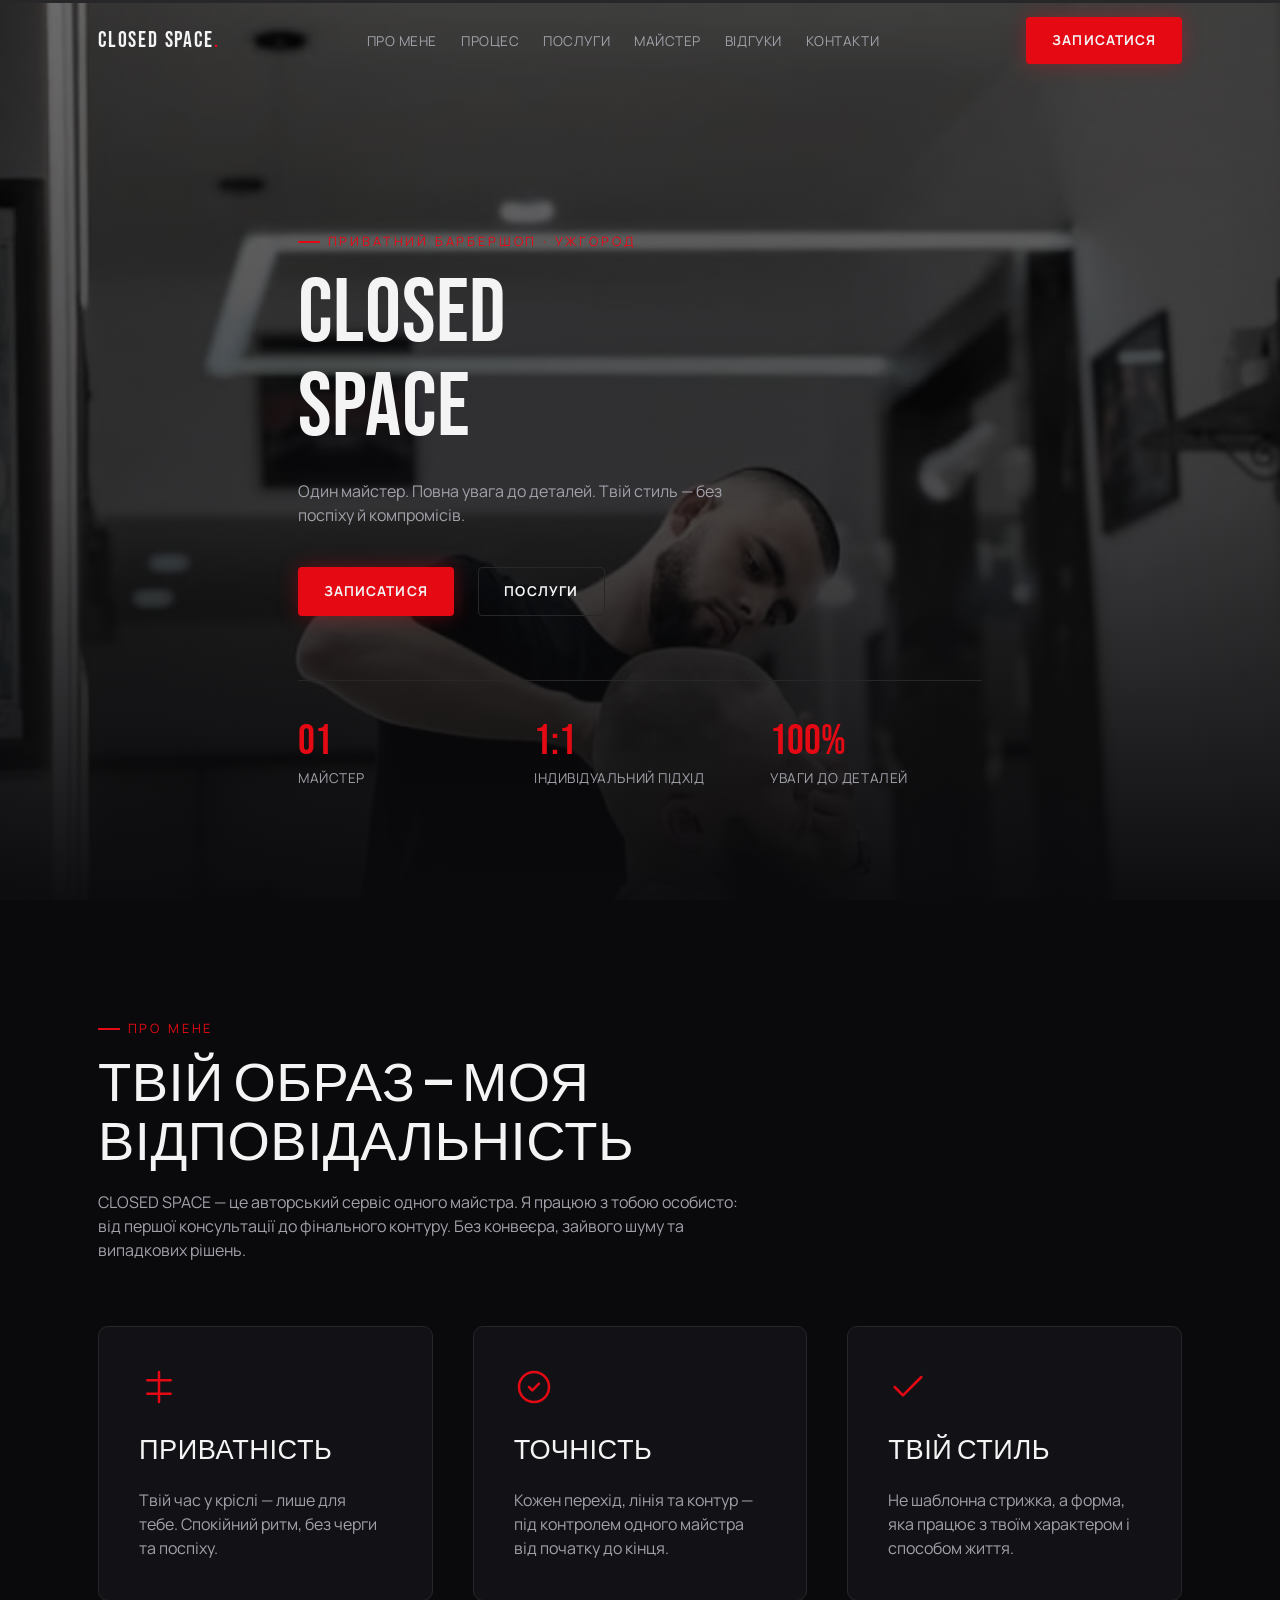
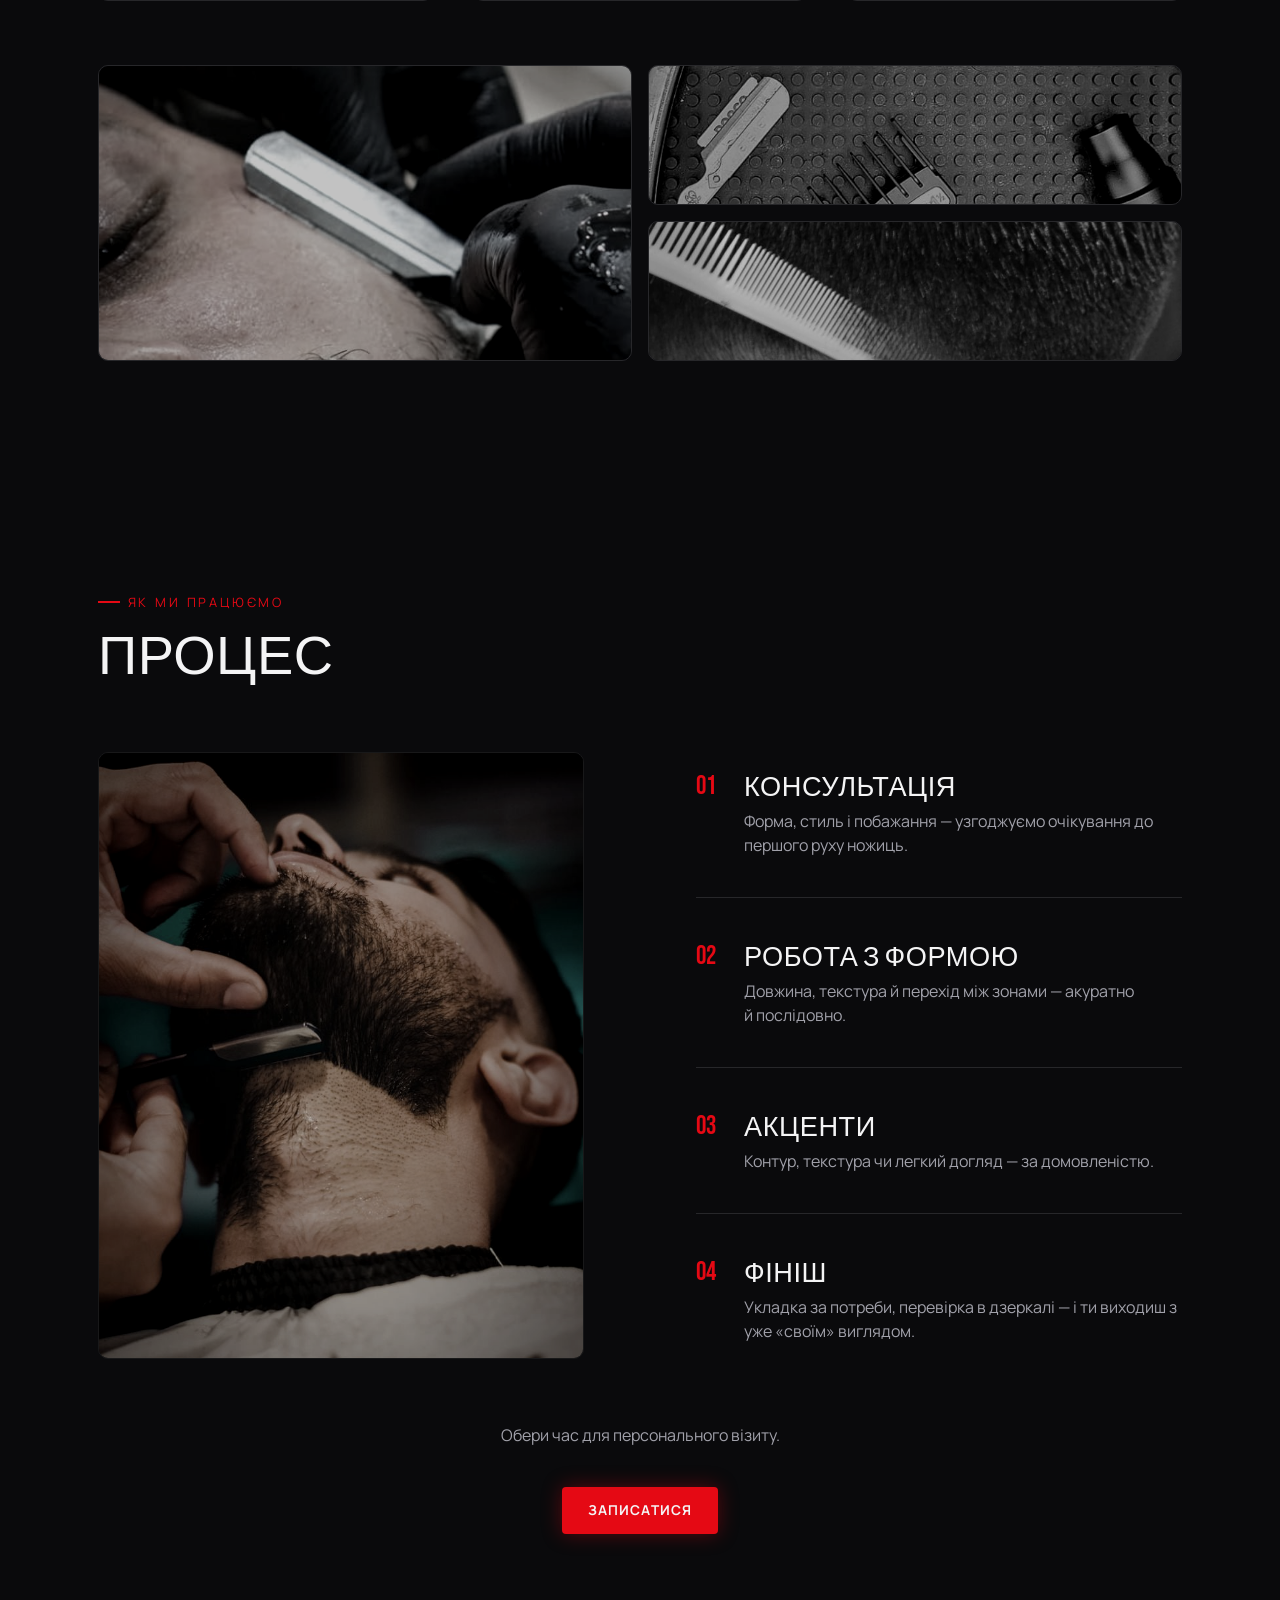
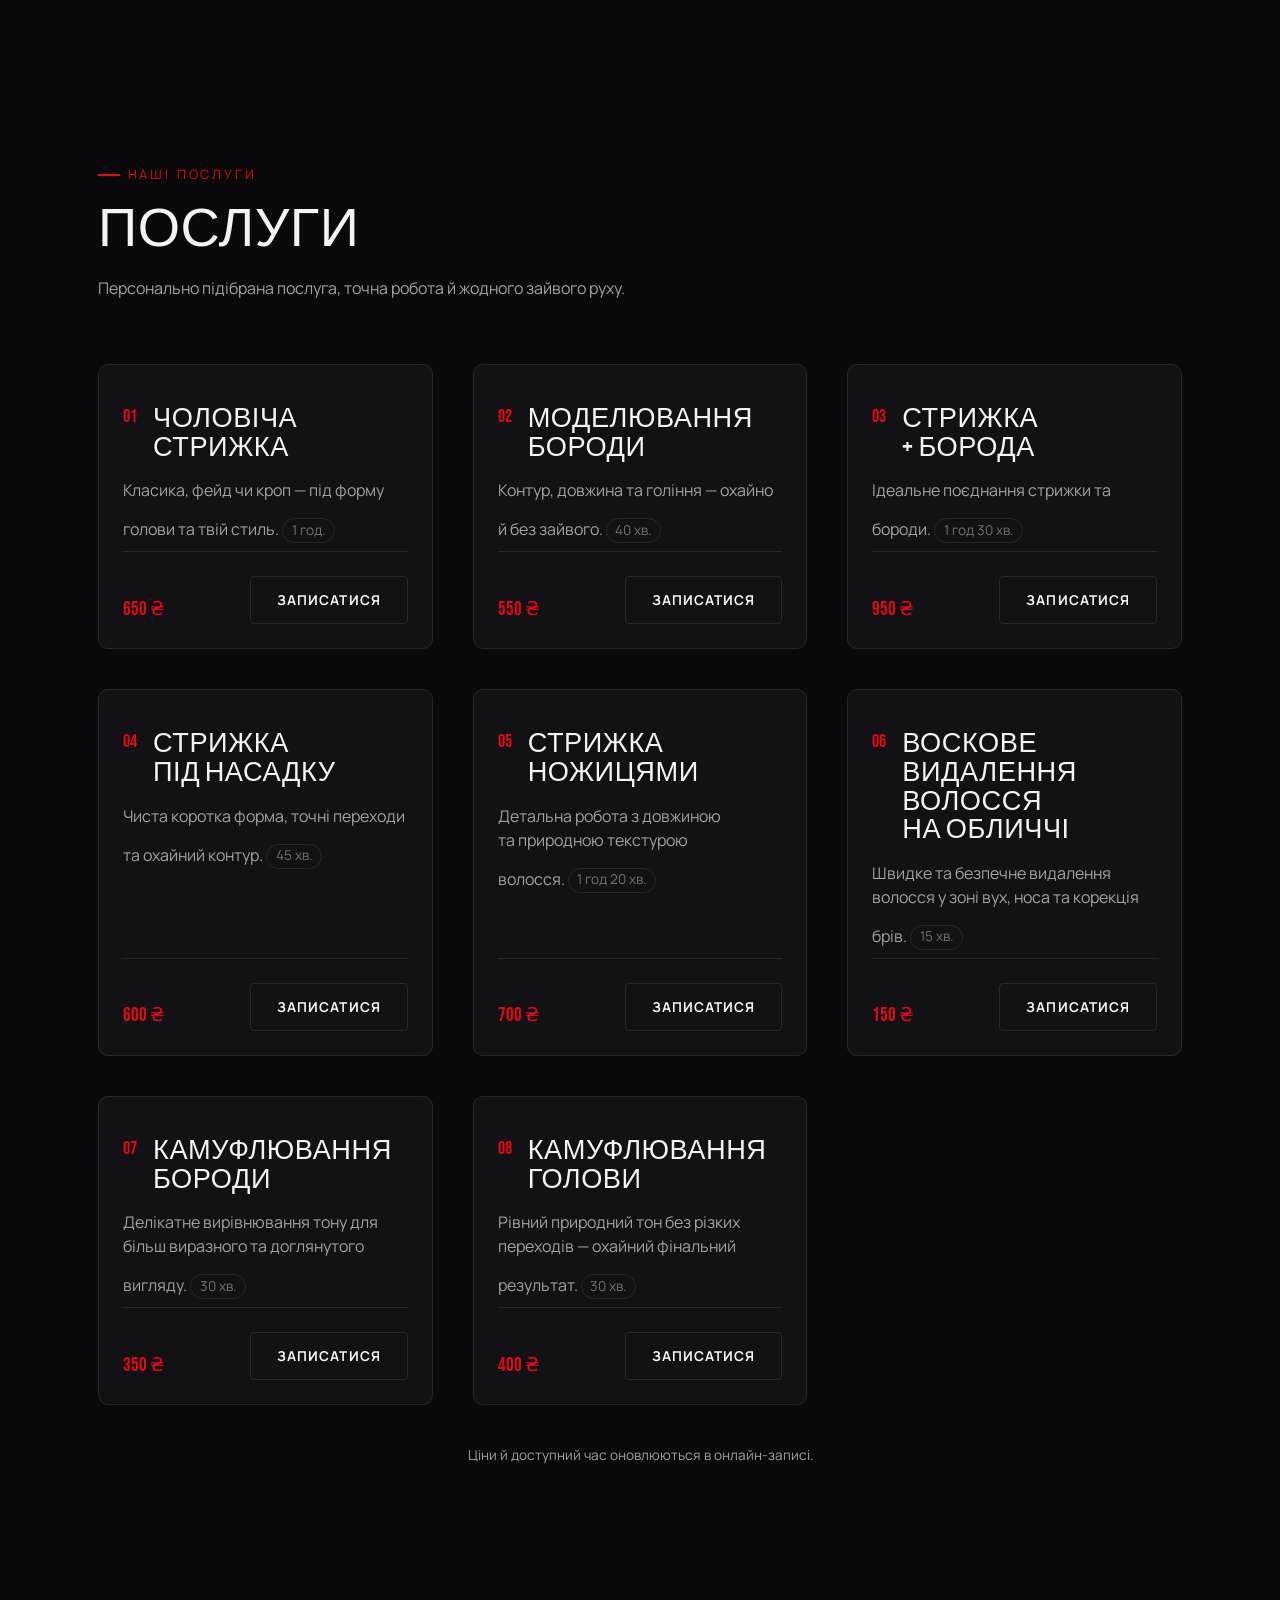
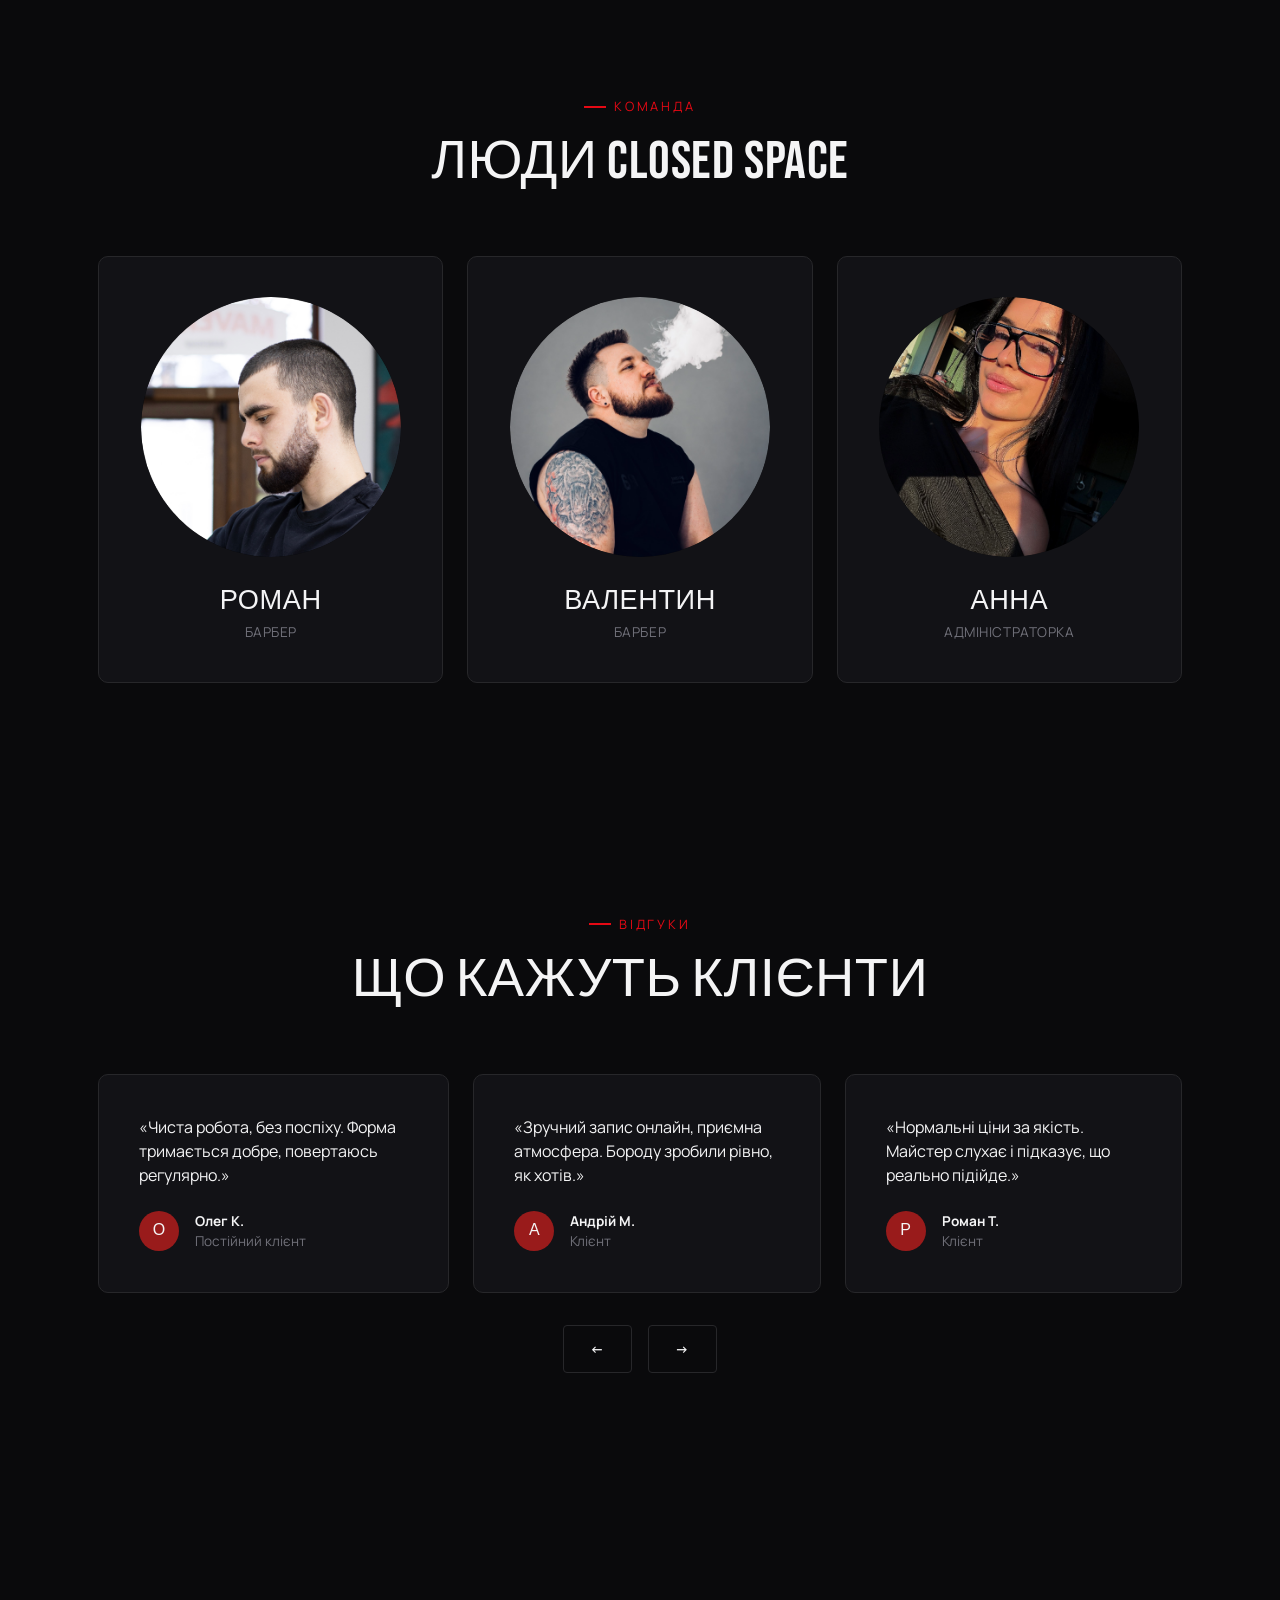
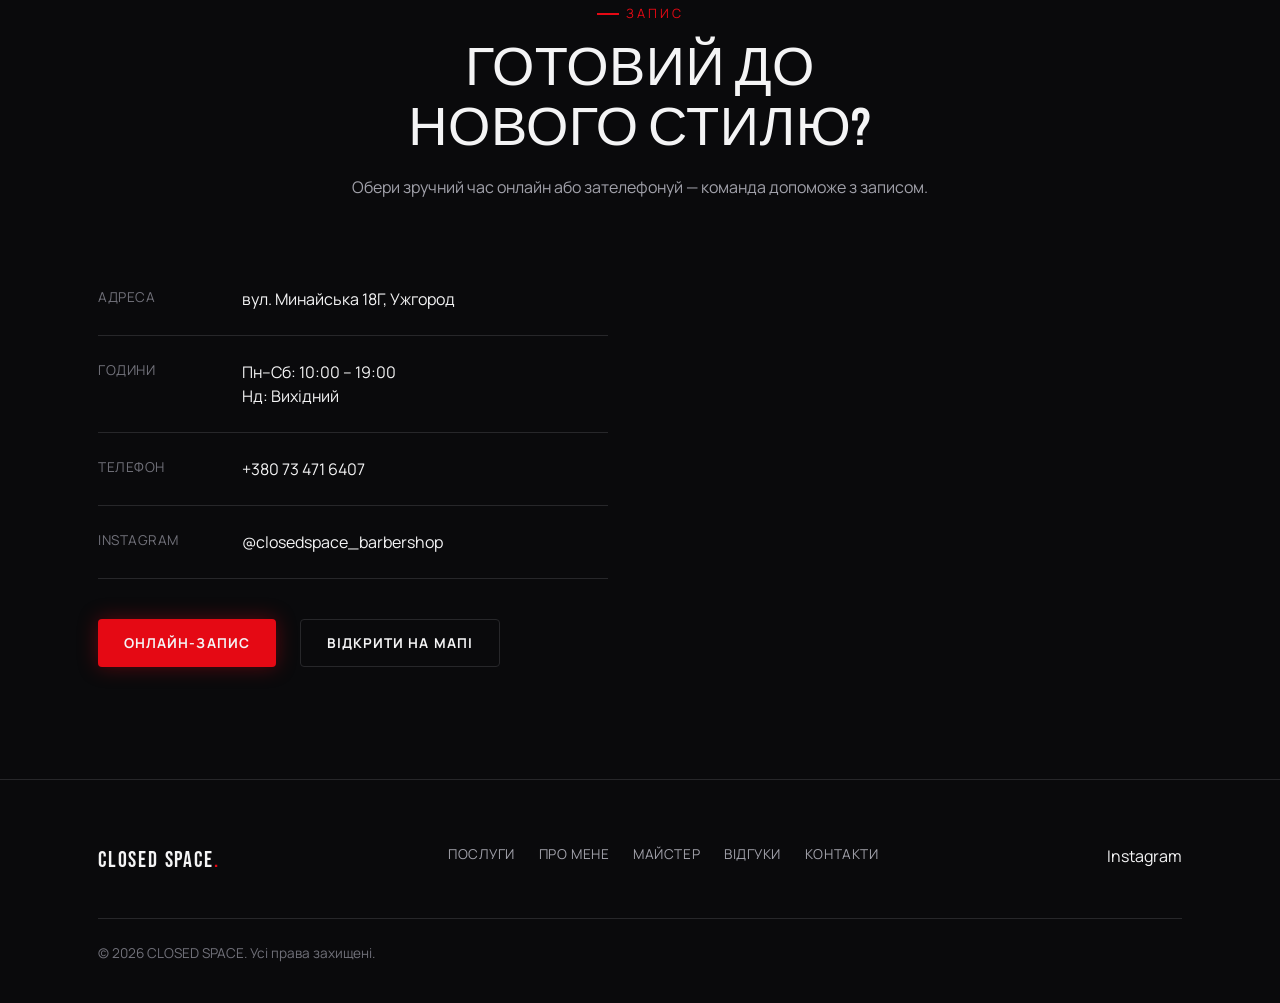
==== index.html @ 01ba2068 "Add branded preloader and improve responsive performance" ====
<!DOCTYPE html>
<html lang="uk">
<head>
  <meta charset="UTF-8" />
  <meta name="viewport" content="width=device-width, initial-scale=1" />
  <title>Чоловічий барбершоп в Ужгороді | CLOSED SPACE</title>
  <meta name="description" content="CLOSED SPACE — чоловічий барбершоп в Ужгороді: стрижки, борода та догляд. Підберемо стиль саме під тебе." />
  <meta name="keywords" content="барбершоп Ужгород, чоловіча стрижка Ужгород, борода Ужгород, CLOSED SPACE" />
  <meta name="theme-color" content="#0A0A0C" />
  <link rel="canonical" href="https://example.com/" />

  <!-- Open Graph -->
  <meta property="og:type" content="website" />
  <meta property="og:locale" content="uk_UA" />
  <meta property="og:title" content="Чоловічий барбершоп в Ужгороді | CLOSED SPACE" />
  <meta property="og:description" content="Чоловічі стрижки, борода та догляд в Ужгороді. Записатися онлайн." />
  <meta property="og:image" content="/assets/images/hero/og-cover.jpg" />
  <meta property="og:url" content="https://example.com/" />

  <!-- Twitter -->
  <meta name="twitter:card" content="summary_large_image" />
  <meta name="twitter:title" content="Чоловічий барбершоп в Ужгороді | CLOSED SPACE" />
  <meta name="twitter:description" content="Чоловічі стрижки, борода та догляд в Ужгороді. Записатися онлайн." />
  <meta name="twitter:image" content="/assets/images/hero/og-cover.jpg" />

  <link rel="icon" href="/favicon.ico" sizes="any" />

  <!-- Шрифти -->
  <link rel="preconnect" href="https://fonts.googleapis.com" />
  <link rel="preconnect" href="https://fonts.gstatic.com" crossorigin />
  <link href="https://fonts.googleapis.com/css2?family=Bebas+Neue&family=Manrope:wght@400;500;700;800&display=swap" rel="stylesheet" />

  <link rel="stylesheet" href="/assets/css/style.css" />

  <!-- Schema.org: LocalBusiness / GEO SEO -->
  <script type="application/ld+json">
  {
    "@context": "https://schema.org",
    "@type": "HairSalon",
    "name": "CLOSED SPACE",
    "image": "https://example.com/assets/images/hero/og-cover.jpg",
    "url": "https://example.com/",
    "priceRange": "₴₴",
    "telephone": "+380734716407",
    "address": {
      "@type": "PostalAddress",
      "streetAddress": "вул. Минайська 18Г",
      "addressLocality": "Ужгород",
      "addressCountry": "UA"
    },
    "openingHoursSpecification": {
      "@type": "OpeningHoursSpecification",
      "dayOfWeek": ["Monday","Tuesday","Wednesday","Thursday","Friday","Saturday"],
      "opens": "10:00",
      "closes": "19:00"
    },
    "sameAs": [
      "https://www.instagram.com/closedspace_barbershop"
    ]
  }
  </script>
</head>
<body class="is-loading">

  <div class="preloader" aria-label="Завантаження сторінки" role="status">
    <div class="preloader__brand" aria-hidden="true">
      <span class="preloader__mark"></span>
      <span class="preloader__name">CLOSED SPACE</span>
    </div>
    <span class="preloader__line"></span>
  </div>

  <!-- Скрол-прогрес (сигнатурна "fade line") -->
  <div class="scroll-progress"><div class="scroll-progress__fill"></div></div>

  <!-- ==================== HEADER ==================== -->
  <header class="header">
    <div class="container header__inner">
      <a href="#hero" class="logo">CLOSED SPACE<span>.</span></a>

      <nav class="nav" aria-label="Головна навігація">
        <ul class="nav__list">
          <li><a class="nav__link" href="#about">Про мене</a></li>
          <li><a class="nav__link" href="#process">Процес</a></li>
          <li><a class="nav__link" href="#services">Послуги</a></li>
          <li><a class="nav__link" href="#team">Майстер</a></li>
          <li><a class="nav__link" href="#reviews">Відгуки</a></li>
          <li><a class="nav__link" href="#contact">Контакти</a></li>
        </ul>
      </nav>

      <div class="header__actions">
        <a class="btn btn--primary" data-booking-link href="https://closedspace.easyweek.com.ua/" target="_blank" rel="noopener noreferrer">Записатися</a>
        <button class="burger" aria-label="Відкрити меню" aria-expanded="false">
          <span></span><span></span><span></span>
        </button>
      </div>
    </div>
  </header>

  <main>

    <!-- ==================== HERO ==================== -->
    <section class="hero" id="hero">
      <div class="hero__media">
        <img src="/assets/images/hero/closed-space-hero.jpg" alt="Інтер'єр приватного барбершопу CLOSED SPACE" fetchpriority="high" decoding="async" />
      </div>
      <div class="hero__overlay"></div>

      <div class="container hero__content">
        <p class="eyebrow">Приватний барбершоп · Ужгород</p>
        <h1>CLOSED<br />SPACE</h1>
        <p style="margin-top: var(--space-md); max-width: 46ch;">
          Один майстер. Повна увага до деталей. Твій стиль — без поспіху й компромісів.
        </p>

        <div class="hero__ctas">
          <a class="btn btn--primary" data-booking-link href="https://closedspace.easyweek.com.ua/" target="_blank" rel="noopener noreferrer">Записатися</a>
          <a class="btn btn--ghost" href="#services">Послуги</a>
        </div>

        <div class="stats">
          <div class="stat">
            <div class="stat__num">01</div>
            <div class="stat__label">майстер</div>
          </div>
          <div class="stat">
            <div class="stat__num">1:1</div>
            <div class="stat__label">індивідуальний підхід</div>
          </div>
          <div class="stat">
            <div class="stat__num">100%</div>
            <div class="stat__label">уваги до деталей</div>
          </div>
        </div>
      </div>
    </section>

    <!-- ==================== ПРО НАС ==================== -->
    <section id="about">
      <div class="container">
        <div class="section-head" data-reveal>
          <p class="eyebrow">Про мене</p>
          <h2>Твій образ — моя відповідальність</h2>
          <p style="margin-top: var(--space-sm);">
            CLOSED SPACE — це авторський сервіс одного майстра. Я працюю з тобою особисто: від першої
            консультації до фінального контуру. Без конвеєра, зайвого шуму та випадкових рішень.
          </p>
        </div>

        <div class="grid-3">
          <div class="feature-card" data-reveal>
            <svg class="feature-card__icon" viewBox="0 0 24 24" fill="none" stroke="currentColor" stroke-width="1.5"><path d="M12 3v18M5 8h14M5 16h14" stroke-linecap="round"/></svg>
            <h3>Приватність</h3>
            <p>Твій час у кріслі — лише для тебе. Спокійний ритм, без черги та поспіху.</p>
          </div>
          <div class="feature-card" data-reveal>
            <svg class="feature-card__icon" viewBox="0 0 24 24" fill="none" stroke="currentColor" stroke-width="1.5"><circle cx="12" cy="12" r="9"/><path d="M9 12l2 2 4-4" stroke-linecap="round" stroke-linejoin="round"/></svg>
            <h3>Точність</h3>
            <p>Кожен перехід, лінія та контур — під контролем одного майстра від початку до кінця.</p>
          </div>
          <div class="feature-card" data-reveal>
            <svg class="feature-card__icon" viewBox="0 0 24 24" fill="none" stroke="currentColor" stroke-width="1.5"><path d="M4 12l5 5L20 6" stroke-linecap="round" stroke-linejoin="round"/></svg>
            <h3>Твій стиль</h3>
            <p>Не шаблонна стрижка, а форма, яка працює з твоїм характером і способом життя.</p>
          </div>
        </div>

        <div class="gallery" style="margin-top: var(--space-xl);" data-reveal>
          <div class="gallery__item gallery__item--wide gallery__item--tall"><img src="/assets/images/gallery/closed-space-interior-01.jpg" alt="Точна робота з бородою в CLOSED SPACE" loading="lazy" /></div>
          <div class="gallery__item gallery__item--wide"><img src="/assets/images/gallery/closed-space-interior-02.jpg" alt="Професійні інструменти майстра CLOSED SPACE" loading="lazy" /></div>
          <div class="gallery__item gallery__item--wide"><img src="/assets/images/gallery/closed-space-interior-03.jpg" alt="Деталь точної чоловічої стрижки" loading="lazy" /></div>
        </div>
      </div>
    </section>

    <!-- ==================== ПРОЦЕС ==================== -->
    <section id="process">
      <div class="container">
        <div class="section-head" data-reveal>
          <p class="eyebrow">Як ми працюємо</p>
          <h2>Процес</h2>
        </div>

        <div class="process">
          <img class="process__media" src="/assets/images/process/closed-space-process.jpg" alt="Точне оформлення бороди небезпечною бритвою" loading="lazy" data-reveal />

          <div class="process__steps" data-reveal>
            <div class="step">
              <div class="step__num">01</div>
              <div>
                <h3>Консультація</h3>
                <p>Форма, стиль і побажання — узгоджуємо очікування до першого руху ножиць.</p>
              </div>
            </div>
            <div class="step">
              <div class="step__num">02</div>
              <div>
                <h3>Робота з формою</h3>
                <p>Довжина, текстура й перехід між зонами — акуратно й послідовно.</p>
              </div>
            </div>
            <div class="step">
              <div class="step__num">03</div>
              <div>
                <h3>Акценти</h3>
                <p>Контур, текстура чи легкий догляд — за домовленістю.</p>
              </div>
            </div>
            <div class="step">
              <div class="step__num">04</div>
              <div>
                <h3>Фініш</h3>
                <p>Укладка за потреби, перевірка в дзеркалі — і ти виходиш з уже «своїм» виглядом.</p>
              </div>
            </div>
          </div>
        </div>

        <div class="final-cta" style="margin-top: var(--space-xl);" data-reveal>
          <p>Обери час для персонального візиту.</p>
          <div class="final-cta__actions">
            <a class="btn btn--primary" data-booking-link href="https://closedspace.easyweek.com.ua/" target="_blank" rel="noopener noreferrer">Записатися</a>
          </div>
        </div>
      </div>
    </section>

    <!-- ==================== ПОСЛУГИ ==================== -->
    <section id="services">
      <div class="container">
        <div class="section-head" data-reveal>
          <p class="eyebrow">Наші послуги</p>
          <h2>Послуги</h2>
          <p style="margin-top: var(--space-sm);">Персонально підібрана послуга, точна робота й жодного зайвого руху.</p>
        </div>

        <div class="grid-3" data-reveal>
          <article class="service-card">
            <div class="service-card__body">
              <div class="service-card__heading"><span class="service-card__number">01</span><h3>Чоловіча стрижка</h3></div>
              <p>Класика, фейд чи кроп — під форму голови та твій стиль. <span class="service-card__duration">1 год.</span></p>
              <div class="service-card__footer">
                <span class="service-card__price">650 ₴</span>
                <a class="btn btn--ghost" data-booking-link href="https://closedspace.easyweek.com.ua/" target="_blank" rel="noopener noreferrer">Записатися</a>
              </div>
            </div>
          </article>

          <article class="service-card">
            <div class="service-card__body">
              <div class="service-card__heading"><span class="service-card__number">02</span><h3>Моделювання бороди</h3></div>
              <p>Контур, довжина та гоління — охайно й без зайвого. <span class="service-card__duration">40 хв.</span></p>
              <div class="service-card__footer">
                <span class="service-card__price">550 ₴</span>
                <a class="btn btn--ghost" data-booking-link href="https://closedspace.easyweek.com.ua/" target="_blank" rel="noopener noreferrer">Записатися</a>
              </div>
            </div>
          </article>

          <article class="service-card">
            <div class="service-card__body">
              <div class="service-card__heading"><span class="service-card__number">03</span><h3>Стрижка + борода</h3></div>
              <p>Ідеальне поєднання стрижки та бороди. <span class="service-card__duration">1 год 30 хв.</span></p>
              <div class="service-card__footer">
                <span class="service-card__price">950 ₴</span>
                <a class="btn btn--ghost" data-booking-link href="https://closedspace.easyweek.com.ua/" target="_blank" rel="noopener noreferrer">Записатися</a>
              </div>
            </div>
          </article>

          <article class="service-card">
            <div class="service-card__body">
              <div class="service-card__heading"><span class="service-card__number">04</span><h3>Стрижка під насадку</h3></div>
              <p>Чиста коротка форма, точні переходи та охайний контур. <span class="service-card__duration">45 хв.</span></p>
              <div class="service-card__footer">
                <span class="service-card__price">600 ₴</span>
                <a class="btn btn--ghost" data-booking-link href="https://closedspace.easyweek.com.ua/" target="_blank" rel="noopener noreferrer">Записатися</a>
              </div>
            </div>
          </article>

          <article class="service-card">
            <div class="service-card__body">
              <div class="service-card__heading"><span class="service-card__number">05</span><h3>Стрижка ножицями</h3></div>
              <p>Детальна робота з довжиною та природною текстурою волосся. <span class="service-card__duration">1 год 20 хв.</span></p>
              <div class="service-card__footer">
                <span class="service-card__price">700 ₴</span>
                <a class="btn btn--ghost" data-booking-link href="https://closedspace.easyweek.com.ua/" target="_blank" rel="noopener noreferrer">Записатися</a>
              </div>
            </div>
          </article>

          <article class="service-card">
            <div class="service-card__body">
              <div class="service-card__heading"><span class="service-card__number">06</span><h3>Воскове видалення волосся на обличчі</h3></div>
              <p>Швидке та безпечне видалення волосся у зоні вух, носа та корекція брів. <span class="service-card__duration">15 хв.</span></p>
              <div class="service-card__footer">
                <span class="service-card__price">150 ₴</span>
                <a class="btn btn--ghost" data-booking-link href="https://closedspace.easyweek.com.ua/" target="_blank" rel="noopener noreferrer">Записатися</a>
              </div>
            </div>
          </article>

          <article class="service-card">
            <div class="service-card__body">
              <div class="service-card__heading"><span class="service-card__number">07</span><h3>Камуфлювання бороди</h3></div>
              <p>Делікатне вирівнювання тону для більш виразного та доглянутого вигляду. <span class="service-card__duration">30 хв.</span></p>
              <div class="service-card__footer">
                <span class="service-card__price">350 ₴</span>
                <a class="btn btn--ghost" data-booking-link href="https://closedspace.easyweek.com.ua/" target="_blank" rel="noopener noreferrer">Записатися</a>
              </div>
            </div>
          </article>

          <article class="service-card">
            <div class="service-card__body">
              <div class="service-card__heading"><span class="service-card__number">08</span><h3>Камуфлювання голови</h3></div>
              <p>Рівний природний тон без різких переходів — охайний фінальний результат. <span class="service-card__duration">30 хв.</span></p>
              <div class="service-card__footer">
                <span class="service-card__price">400 ₴</span>
                <a class="btn btn--ghost" data-booking-link href="https://closedspace.easyweek.com.ua/" target="_blank" rel="noopener noreferrer">Записатися</a>
              </div>
            </div>
          </article>
        </div>

        <p style="text-align:center; margin-top: var(--space-lg); font-size: var(--fs-small);">Ціни й доступний час оновлюються в онлайн-записі.</p>
      </div>
    </section>

    <!-- ==================== КОМАНДА ==================== -->
    <section id="team">
      <div class="container">
        <div class="section-head section-head--center" data-reveal>
          <p class="eyebrow">Команда</p>
          <h2>Люди CLOSED SPACE</h2>
        </div>

        <div class="team-grid" data-reveal>
          <div class="team-card">
            <div class="team-card__media"><img src="/assets/images/master/roman.jpg" alt="Роман, барбер CLOSED SPACE" loading="lazy" /></div>
            <h3>Роман</h3>
            <p class="team-card__role">Барбер</p>
          </div>
          <div class="team-card">
            <div class="team-card__media"><img src="/assets/images/master/valentyn.jpg" alt="Валентин, барбер CLOSED SPACE" loading="lazy" /></div>
            <h3>Валентин</h3>
            <p class="team-card__role">Барбер</p>
          </div>
          <div class="team-card">
            <div class="team-card__media"><img src="/assets/images/master/anna.jpg" alt="Анна, адміністраторка CLOSED SPACE" loading="lazy" /></div>
            <h3>Анна</h3>
            <p class="team-card__role">Адміністраторка</p>
          </div>
        </div>
      </div>
    </section>

    <!-- ==================== ВІДГУКИ ==================== -->
    <section id="reviews">
      <div class="container">
        <div class="section-head section-head--center" data-reveal>
          <p class="eyebrow">Відгуки</p>
          <h2>Що кажуть клієнти</h2>
        </div>

        <div data-slider="reviews" style="position:relative;" data-reveal>
          <div data-slider-track style="display:flex; gap: var(--space-md); overflow-x:auto; scroll-snap-type: x mandatory; padding-bottom: 8px;">
            <div class="review-card" style="min-width:320px; scroll-snap-align:start;">
              <p class="review-card__quote">«Чиста робота, без поспіху. Форма тримається добре, повертаюсь регулярно.»</p>
              <div class="review-card__author">
                <div class="review-card__avatar">О</div>
                <div><div class="review-card__name">Олег К.</div><div class="review-card__tag">Постійний клієнт</div></div>
              </div>
            </div>
            <div class="review-card" style="min-width:320px; scroll-snap-align:start;">
              <p class="review-card__quote">«Зручний запис онлайн, приємна атмосфера. Бороду зробили рівно, як хотів.»</p>
              <div class="review-card__author">
                <div class="review-card__avatar">А</div>
                <div><div class="review-card__name">Андрій М.</div><div class="review-card__tag">Клієнт</div></div>
              </div>
            </div>
            <div class="review-card" style="min-width:320px; scroll-snap-align:start;">
              <p class="review-card__quote">«Нормальні ціни за якість. Майстер слухає і підказує, що реально підійде.»</p>
              <div class="review-card__author">
                <div class="review-card__avatar">Р</div>
                <div><div class="review-card__name">Роман Т.</div><div class="review-card__tag">Клієнт</div></div>
              </div>
            </div>
          </div>
          <div style="display:flex; gap: var(--space-sm); justify-content:center; margin-top: var(--space-md);">
            <button class="btn btn--ghost" data-slider-prev aria-label="Попередній відгук">←</button>
            <button class="btn btn--ghost" data-slider-next aria-label="Наступний відгук">→</button>
          </div>
        </div>
      </div>
    </section>

    <!-- ==================== ФІНАЛЬНИЙ CTA + КОНТАКТИ ==================== -->
    <section id="contact">
      <div class="container">
        <div class="section-head section-head--center" data-reveal>
          <p class="eyebrow">Запис</p>
          <h2>Готовий до нового стилю?</h2>
          <p style="margin-top: var(--space-sm);">Обери зручний час онлайн або зателефонуй — команда допоможе з записом.</p>
        </div>

        <div class="contact" data-reveal>
          <div>
            <div class="info-row">
              <span class="info-row__label">Адреса</span>
              <a href="https://maps.app.goo.gl/pgFpMge8N1pjW66ZA" target="_blank" rel="noopener noreferrer">вул. Минайська 18Г, Ужгород</a>
            </div>
            <div class="info-row">
              <span class="info-row__label">Години</span>
              <span>Пн–Сб: 10:00 – 19:00<br />Нд: Вихідний</span>
            </div>
            <div class="info-row">
              <span class="info-row__label">Телефон</span>
              <a data-phone-link="text" href="tel:+380734716407">+380 73 471 6407</a>
            </div>
            <div class="info-row">
              <span class="info-row__label">Instagram</span>
              <a href="https://www.instagram.com/closedspace_barbershop" target="_blank" rel="noopener noreferrer">@closedspace_barbershop</a>
            </div>

            <div class="final-cta__actions" style="justify-content:flex-start;">
              <a class="btn btn--primary" data-booking-link href="https://closedspace.easyweek.com.ua/" target="_blank" rel="noopener noreferrer">Онлайн-запис</a>
              <a class="btn btn--ghost" href="https://maps.app.goo.gl/pgFpMge8N1pjW66ZA" target="_blank" rel="noopener noreferrer">Відкрити на мапі</a>
            </div>
          </div>

          <div class="contact__map">
            <iframe src="https://www.google.com/maps?q=%D0%B2%D1%83%D0%BB.%20%D0%9C%D0%B8%D0%BD%D0%B0%D0%B9%D1%81%D1%8C%D0%BA%D0%B0%2018%D0%93,%20%D0%A3%D0%B6%D0%B3%D0%BE%D1%80%D0%BE%D0%B4&output=embed" title="Мапа розташування CLOSED SPACE" loading="lazy" referrerpolicy="no-referrer-when-downgrade"></iframe>
          </div>
        </div>
      </div>
    </section>

  </main>

  <!-- ==================== FOOTER ==================== -->
  <footer class="footer">
    <div class="container">
      <div class="footer__top">
        <a href="#hero" class="logo">CLOSED SPACE<span>.</span></a>
        <nav class="footer__nav" aria-label="Навігація у футері">
          <a class="nav__link" href="#services">Послуги</a>
          <a class="nav__link" href="#about">Про мене</a>
          <a class="nav__link" href="#team">Майстер</a>
          <a class="nav__link" href="#reviews">Відгуки</a>
          <a class="nav__link" href="#contact">Контакти</a>
        </nav>
        <div class="footer__social">
          <a href="https://www.instagram.com/closedspace_barbershop" target="_blank" rel="noopener noreferrer" aria-label="Instagram CLOSED SPACE">Instagram</a>
        </div>
      </div>
      <div class="footer__bottom">
        <span>© <span class="footer__year">2026</span> CLOSED SPACE. Усі права захищені.</span>
      </div>
    </div>
  </footer>

  <script src="/assets/js/config.js"></script>
  <script type="module" src="/assets/js/main.js"></script>
</body>
</html>
---- assets/css/style.css ----
/**
 * style.css — головний файл, підключає всі частини стилів у потрібному порядку.
 * Підключати в HTML лише цей файл.
 */

@import url("reset.css");
@import url("variables.css");
@import url("layout.css");
@import url("components.css");
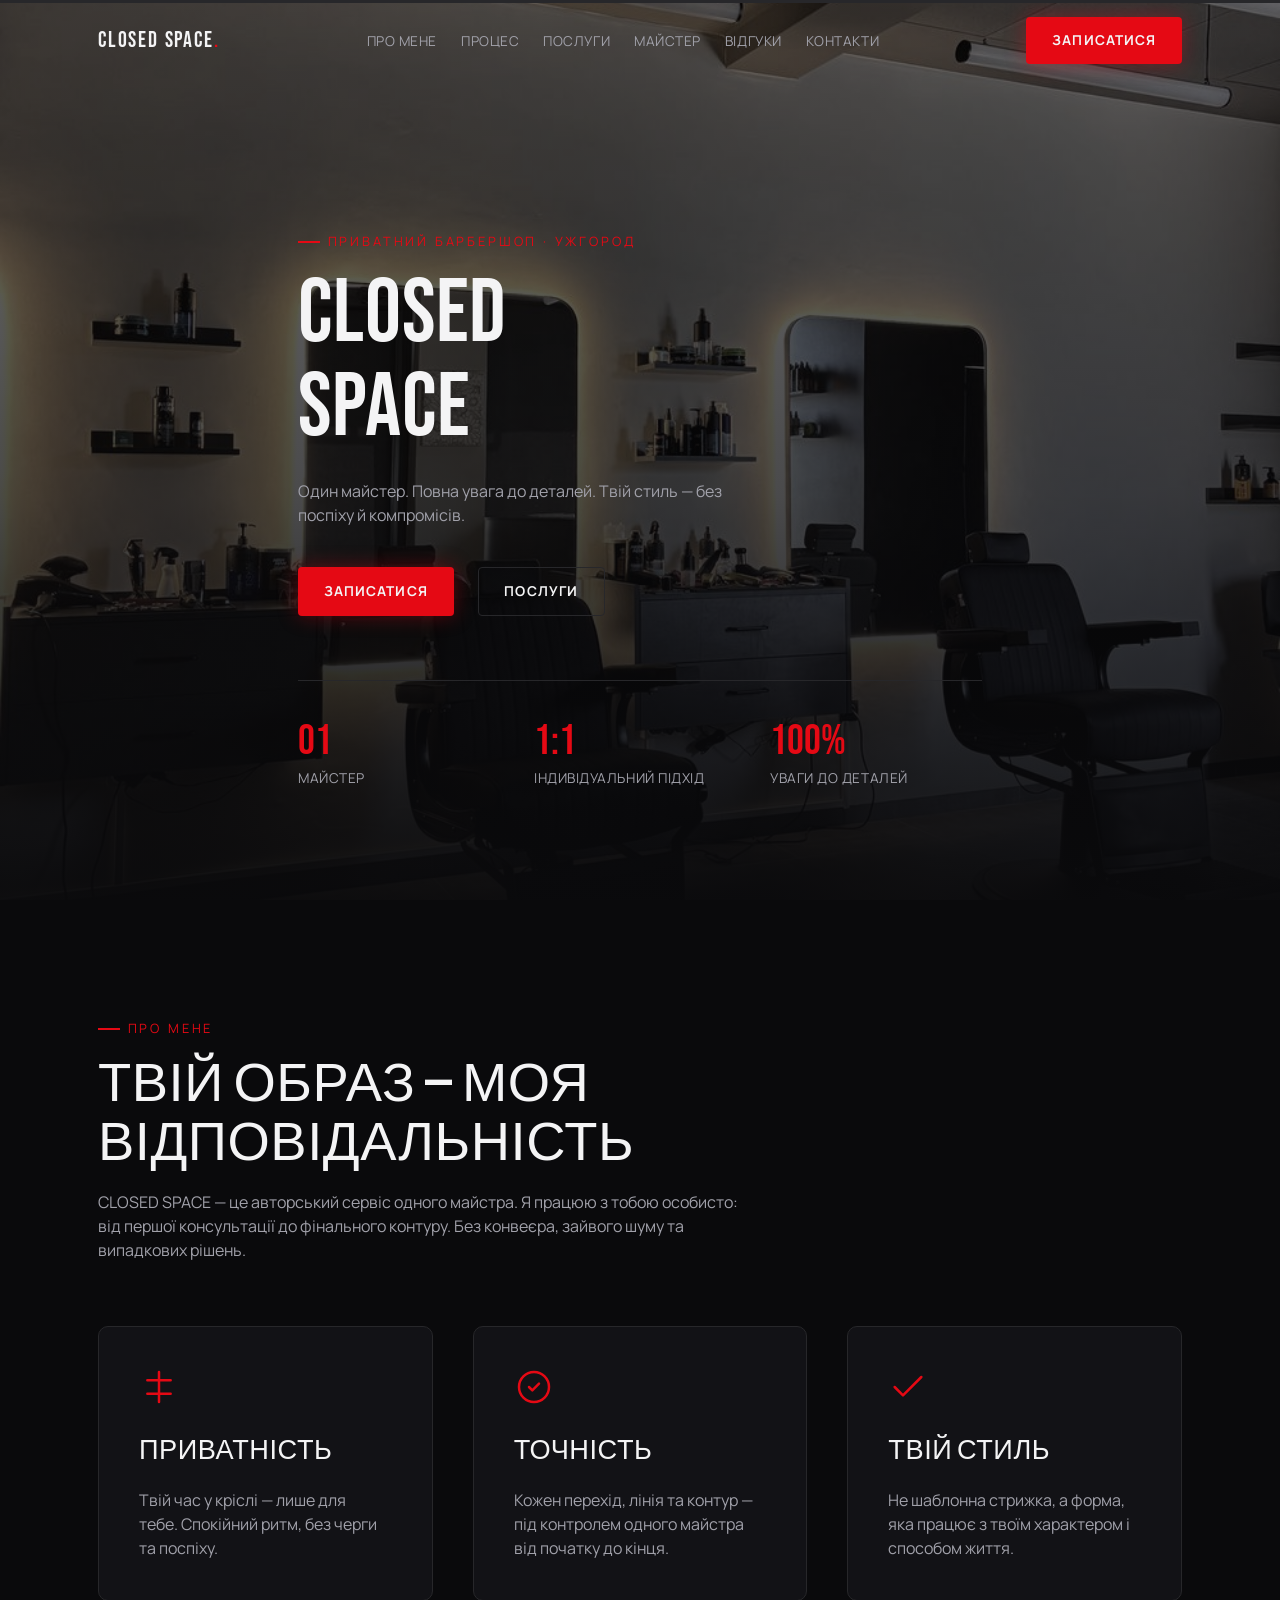
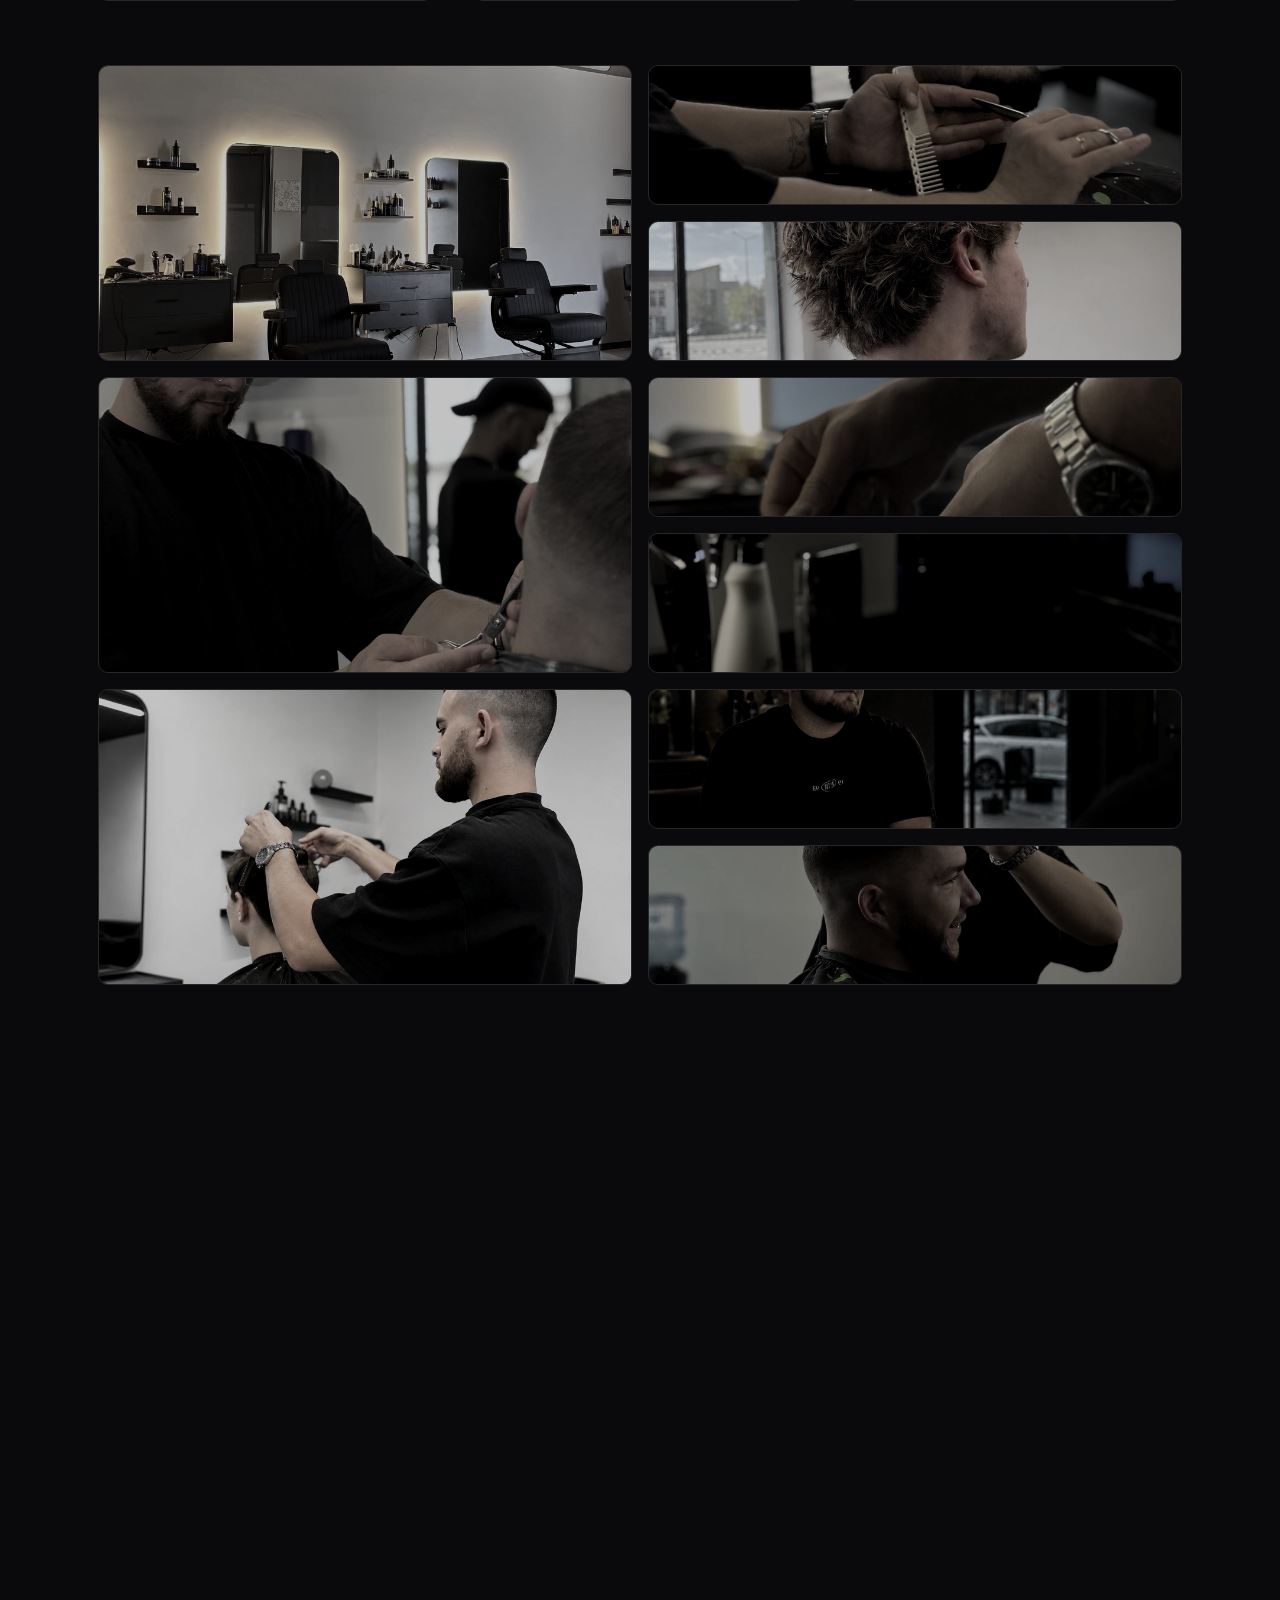
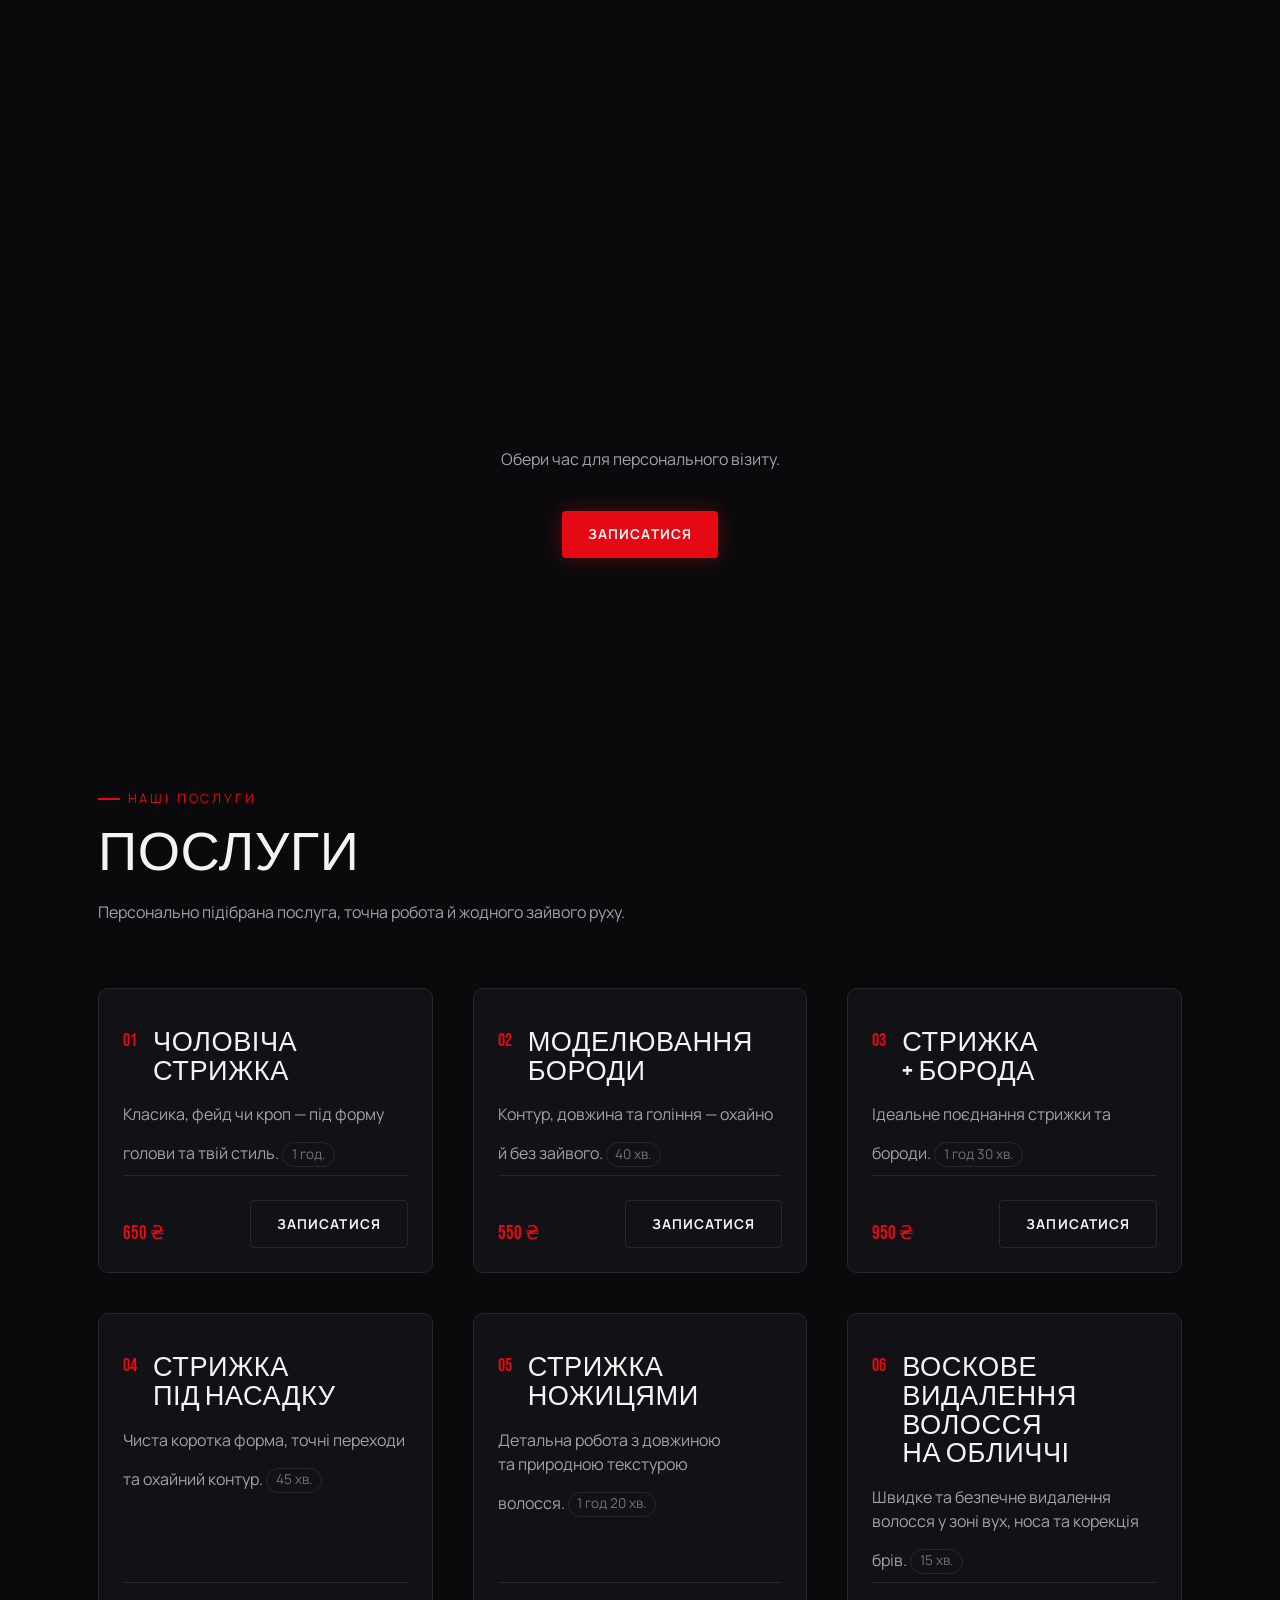
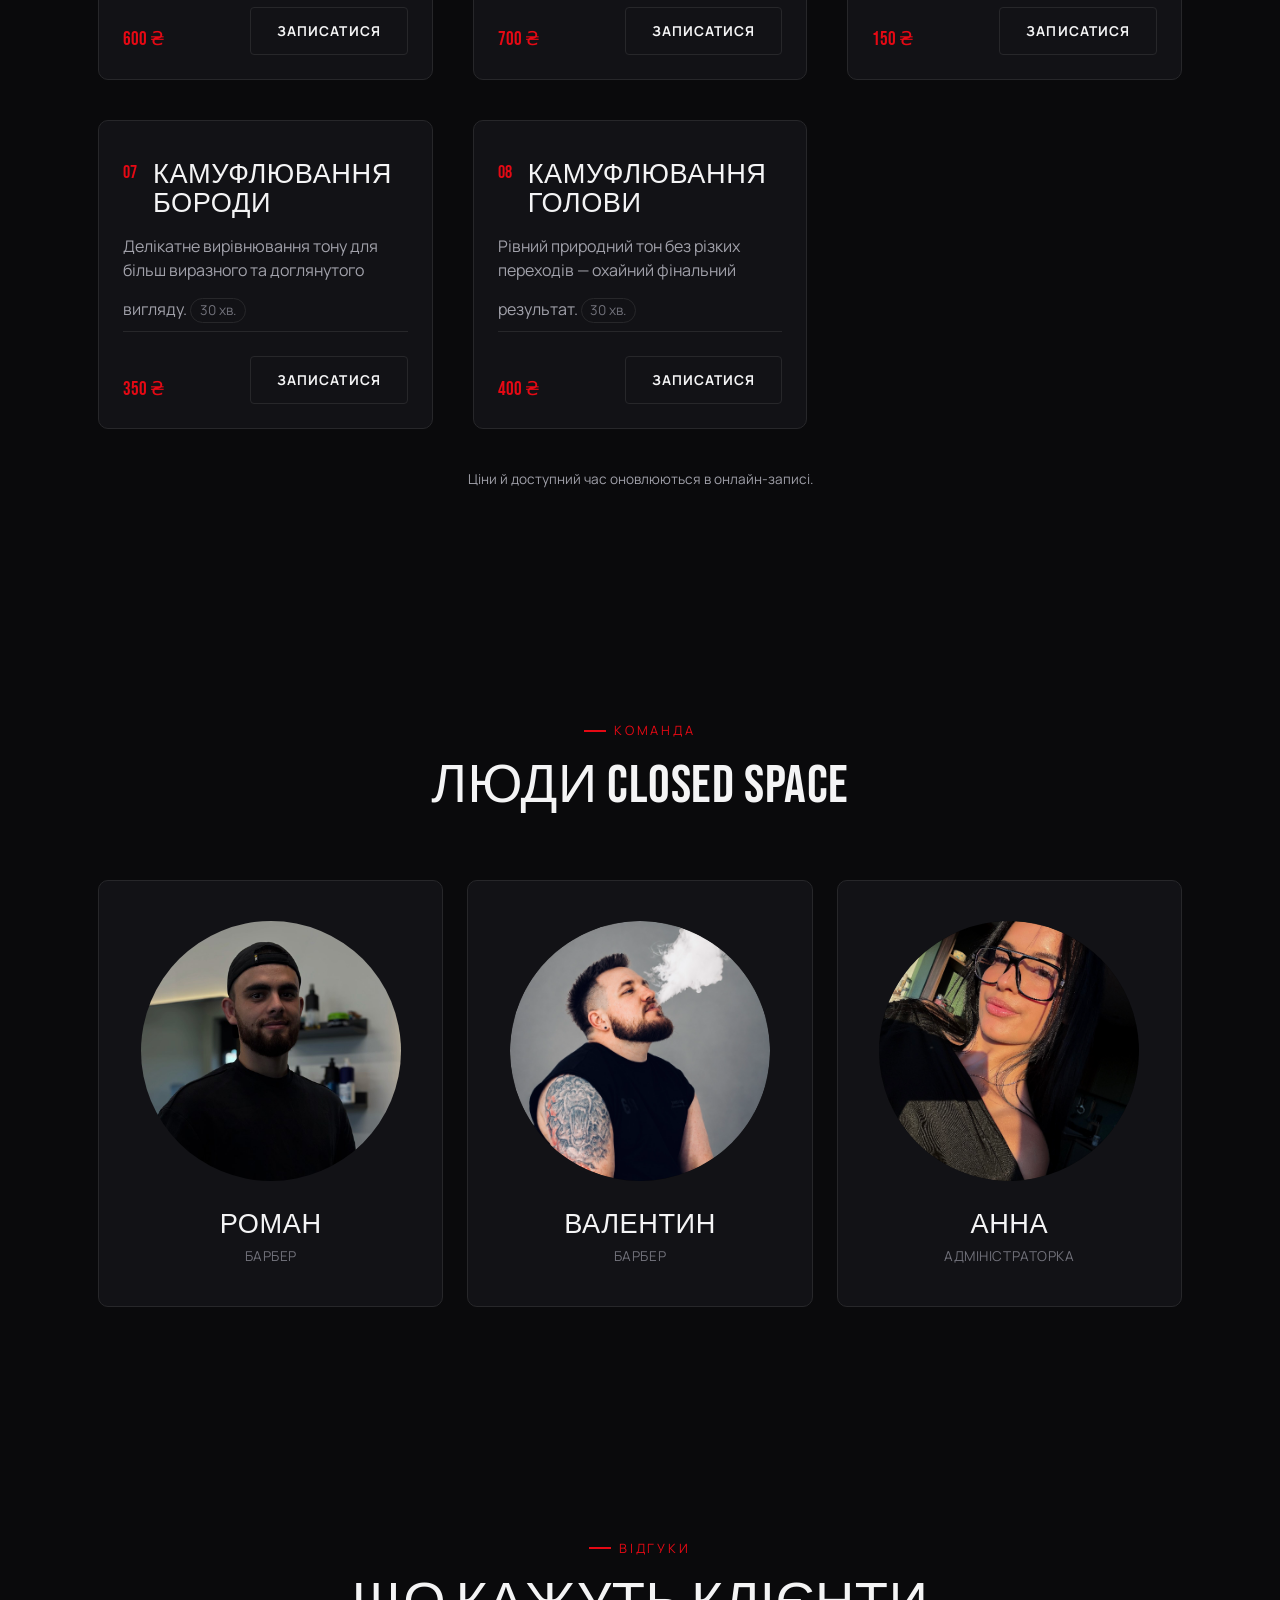
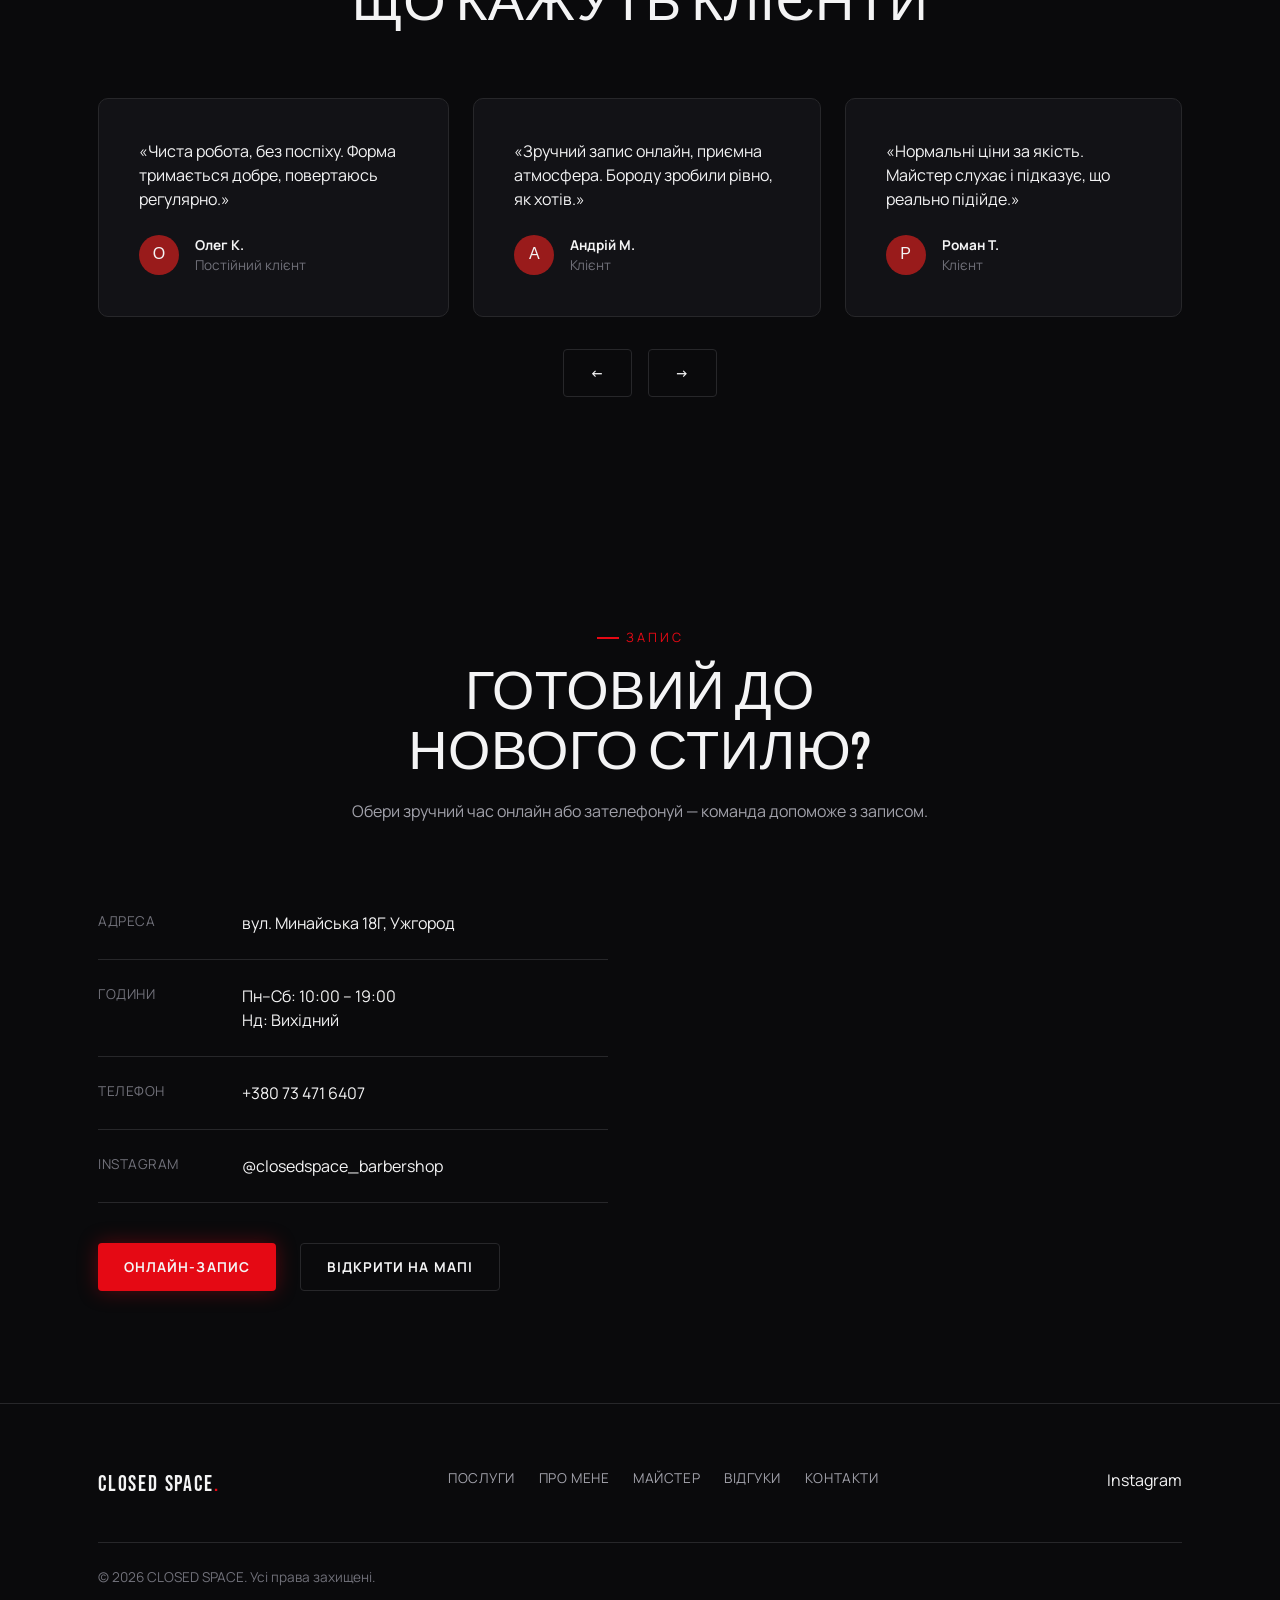
==== commit e9e5b9e2: "Update photos and booking link Replace hero, Roman's portrait, process shot, and full gallery with n" ====
--- a/index.html
+++ b/index.html
@@ -90,7 +90,7 @@
       </nav>
 
       <div class="header__actions">
-        <a class="btn btn--primary" data-booking-link href="https://closedspace.easyweek.com.ua/" target="_blank" rel="noopener noreferrer">Записатися</a>
+        <a class="btn btn--primary" data-booking-link href="https://n1455949.alteg.io/company/1383862/personal/menu?o=" target="_blank" rel="noopener noreferrer">Записатися</a>
         <button class="burger" aria-label="Відкрити меню" aria-expanded="false">
           <span></span><span></span><span></span>
         </button>
@@ -115,7 +115,7 @@
         </p>
 
         <div class="hero__ctas">
-          <a class="btn btn--primary" data-booking-link href="https://closedspace.easyweek.com.ua/" target="_blank" rel="noopener noreferrer">Записатися</a>
+          <a class="btn btn--primary" data-booking-link href="https://n1455949.alteg.io/company/1383862/personal/menu?o=" target="_blank" rel="noopener noreferrer">Записатися</a>
           <a class="btn btn--ghost" href="#services">Послуги</a>
         </div>
 
@@ -167,9 +167,17 @@
         </div>
 
         <div class="gallery" style="margin-top: var(--space-xl);" data-reveal>
-          <div class="gallery__item gallery__item--wide gallery__item--tall"><img src="/assets/images/gallery/closed-space-interior-01.jpg" alt="Точна робота з бородою в CLOSED SPACE" loading="lazy" /></div>
-          <div class="gallery__item gallery__item--wide"><img src="/assets/images/gallery/closed-space-interior-02.jpg" alt="Професійні інструменти майстра CLOSED SPACE" loading="lazy" /></div>
-          <div class="gallery__item gallery__item--wide"><img src="/assets/images/gallery/closed-space-interior-03.jpg" alt="Деталь точної чоловічої стрижки" loading="lazy" /></div>
+          <div class="gallery__item gallery__item--wide gallery__item--tall"><img src="/assets/images/gallery/closed-space-interior-01.jpg" alt="Робочі місця майстрів у барбершопі CLOSED SPACE" loading="lazy" /></div>
+          <div class="gallery__item gallery__item--wide"><img src="/assets/images/gallery/closed-space-interior-02.jpg" alt="Догляд за бородою в CLOSED SPACE" loading="lazy" /></div>
+          <div class="gallery__item gallery__item--wide"><img src="/assets/images/gallery/closed-space-interior-03.jpg" alt="Робота з текстурою кучерявого волосся в CLOSED SPACE" loading="lazy" /></div>
+
+          <div class="gallery__item gallery__item--wide gallery__item--tall"><img src="/assets/images/gallery/closed-space-interior-06.jpg" alt="Команда CLOSED SPACE за роботою" loading="lazy" /></div>
+          <div class="gallery__item gallery__item--wide"><img src="/assets/images/gallery/closed-space-interior-04.jpg" alt="Професійна машинка для стрижки крупним планом" loading="lazy" /></div>
+          <div class="gallery__item gallery__item--wide"><img src="/assets/images/gallery/closed-space-interior-09.jpg" alt="Інструменти барбера CLOSED SPACE" loading="lazy" /></div>
+
+          <div class="gallery__item gallery__item--wide gallery__item--tall"><img src="/assets/images/gallery/closed-space-interior-08.jpg" alt="Барбер CLOSED SPACE за стрижкою клієнта" loading="lazy" /></div>
+          <div class="gallery__item gallery__item--wide"><img src="/assets/images/gallery/closed-space-interior-05.jpg" alt="Атмосфера приватного барбершопу CLOSED SPACE" loading="lazy" /></div>
+          <div class="gallery__item gallery__item--wide"><img src="/assets/images/gallery/closed-space-interior-07.jpg" alt="Точна робота машинкою по контуру зачіски" loading="lazy" /></div>
         </div>
       </div>
     </section>
@@ -183,7 +191,7 @@
         </div>
 
         <div class="process">
-          <img class="process__media" src="/assets/images/process/closed-space-process.jpg" alt="Точне оформлення бороди небезпечною бритвою" loading="lazy" data-reveal />
+          <img class="process__media" src="/assets/images/process/closed-space-process.jpg" alt="Барбер CLOSED SPACE працює над контуром зачіски" loading="lazy" data-reveal />
 
           <div class="process__steps" data-reveal>
             <div class="step">
@@ -220,7 +228,7 @@
         <div class="final-cta" style="margin-top: var(--space-xl);" data-reveal>
           <p>Обери час для персонального візиту.</p>
           <div class="final-cta__actions">
-            <a class="btn btn--primary" data-booking-link href="https://closedspace.easyweek.com.ua/" target="_blank" rel="noopener noreferrer">Записатися</a>
+            <a class="btn btn--primary" data-booking-link href="https://n1455949.alteg.io/company/1383862/personal/menu?o=" target="_blank" rel="noopener noreferrer">Записатися</a>
           </div>
         </div>
       </div>
@@ -242,7 +250,7 @@
               <p>Класика, фейд чи кроп — під форму голови та твій стиль. <span class="service-card__duration">1 год.</span></p>
               <div class="service-card__footer">
                 <span class="service-card__price">650 ₴</span>
-                <a class="btn btn--ghost" data-booking-link href="https://closedspace.easyweek.com.ua/" target="_blank" rel="noopener noreferrer">Записатися</a>
+                <a class="btn btn--ghost" data-booking-link href="https://n1455949.alteg.io/company/1383862/personal/menu?o=" target="_blank" rel="noopener noreferrer">Записатися</a>
               </div>
             </div>
           </article>
@@ -253,7 +261,7 @@
               <p>Контур, довжина та гоління — охайно й без зайвого. <span class="service-card__duration">40 хв.</span></p>
               <div class="service-card__footer">
                 <span class="service-card__price">550 ₴</span>
-                <a class="btn btn--ghost" data-booking-link href="https://closedspace.easyweek.com.ua/" target="_blank" rel="noopener noreferrer">Записатися</a>
+                <a class="btn btn--ghost" data-booking-link href="https://n1455949.alteg.io/company/1383862/personal/menu?o=" target="_blank" rel="noopener noreferrer">Записатися</a>
               </div>
             </div>
           </article>
@@ -264,7 +272,7 @@
               <p>Ідеальне поєднання стрижки та бороди. <span class="service-card__duration">1 год 30 хв.</span></p>
               <div class="service-card__footer">
                 <span class="service-card__price">950 ₴</span>
-                <a class="btn btn--ghost" data-booking-link href="https://closedspace.easyweek.com.ua/" target="_blank" rel="noopener noreferrer">Записатися</a>
+                <a class="btn btn--ghost" data-booking-link href="https://n1455949.alteg.io/company/1383862/personal/menu?o=" target="_blank" rel="noopener noreferrer">Записатися</a>
               </div>
             </div>
           </article>
@@ -275,7 +283,7 @@
               <p>Чиста коротка форма, точні переходи та охайний контур. <span class="service-card__duration">45 хв.</span></p>
               <div class="service-card__footer">
                 <span class="service-card__price">600 ₴</span>
-                <a class="btn btn--ghost" data-booking-link href="https://closedspace.easyweek.com.ua/" target="_blank" rel="noopener noreferrer">Записатися</a>
+                <a class="btn btn--ghost" data-booking-link href="https://n1455949.alteg.io/company/1383862/personal/menu?o=" target="_blank" rel="noopener noreferrer">Записатися</a>
               </div>
             </div>
           </article>
@@ -286,7 +294,7 @@
               <p>Детальна робота з довжиною та природною текстурою волосся. <span class="service-card__duration">1 год 20 хв.</span></p>
               <div class="service-card__footer">
                 <span class="service-card__price">700 ₴</span>
-                <a class="btn btn--ghost" data-booking-link href="https://closedspace.easyweek.com.ua/" target="_blank" rel="noopener noreferrer">Записатися</a>
+                <a class="btn btn--ghost" data-booking-link href="https://n1455949.alteg.io/company/1383862/personal/menu?o=" target="_blank" rel="noopener noreferrer">Записатися</a>
               </div>
             </div>
           </article>
@@ -297,7 +305,7 @@
               <p>Швидке та безпечне видалення волосся у зоні вух, носа та корекція брів. <span class="service-card__duration">15 хв.</span></p>
               <div class="service-card__footer">
                 <span class="service-card__price">150 ₴</span>
-                <a class="btn btn--ghost" data-booking-link href="https://closedspace.easyweek.com.ua/" target="_blank" rel="noopener noreferrer">Записатися</a>
+                <a class="btn btn--ghost" data-booking-link href="https://n1455949.alteg.io/company/1383862/personal/menu?o=" target="_blank" rel="noopener noreferrer">Записатися</a>
               </div>
             </div>
           </article>
@@ -308,7 +316,7 @@
               <p>Делікатне вирівнювання тону для більш виразного та доглянутого вигляду. <span class="service-card__duration">30 хв.</span></p>
               <div class="service-card__footer">
                 <span class="service-card__price">350 ₴</span>
-                <a class="btn btn--ghost" data-booking-link href="https://closedspace.easyweek.com.ua/" target="_blank" rel="noopener noreferrer">Записатися</a>
+                <a class="btn btn--ghost" data-booking-link href="https://n1455949.alteg.io/company/1383862/personal/menu?o=" target="_blank" rel="noopener noreferrer">Записатися</a>
               </div>
             </div>
           </article>
@@ -319,7 +327,7 @@
               <p>Рівний природний тон без різких переходів — охайний фінальний результат. <span class="service-card__duration">30 хв.</span></p>
               <div class="service-card__footer">
                 <span class="service-card__price">400 ₴</span>
-                <a class="btn btn--ghost" data-booking-link href="https://closedspace.easyweek.com.ua/" target="_blank" rel="noopener noreferrer">Записатися</a>
+                <a class="btn btn--ghost" data-booking-link href="https://n1455949.alteg.io/company/1383862/personal/menu?o=" target="_blank" rel="noopener noreferrer">Записатися</a>
               </div>
             </div>
           </article>
@@ -426,7 +434,7 @@
             </div>
 
             <div class="final-cta__actions" style="justify-content:flex-start;">
-              <a class="btn btn--primary" data-booking-link href="https://closedspace.easyweek.com.ua/" target="_blank" rel="noopener noreferrer">Онлайн-запис</a>
+              <a class="btn btn--primary" data-booking-link href="https://n1455949.alteg.io/company/1383862/personal/menu?o=" target="_blank" rel="noopener noreferrer">Онлайн-запис</a>
               <a class="btn btn--ghost" href="https://maps.app.goo.gl/pgFpMge8N1pjW66ZA" target="_blank" rel="noopener noreferrer">Відкрити на мапі</a>
             </div>
           </div>
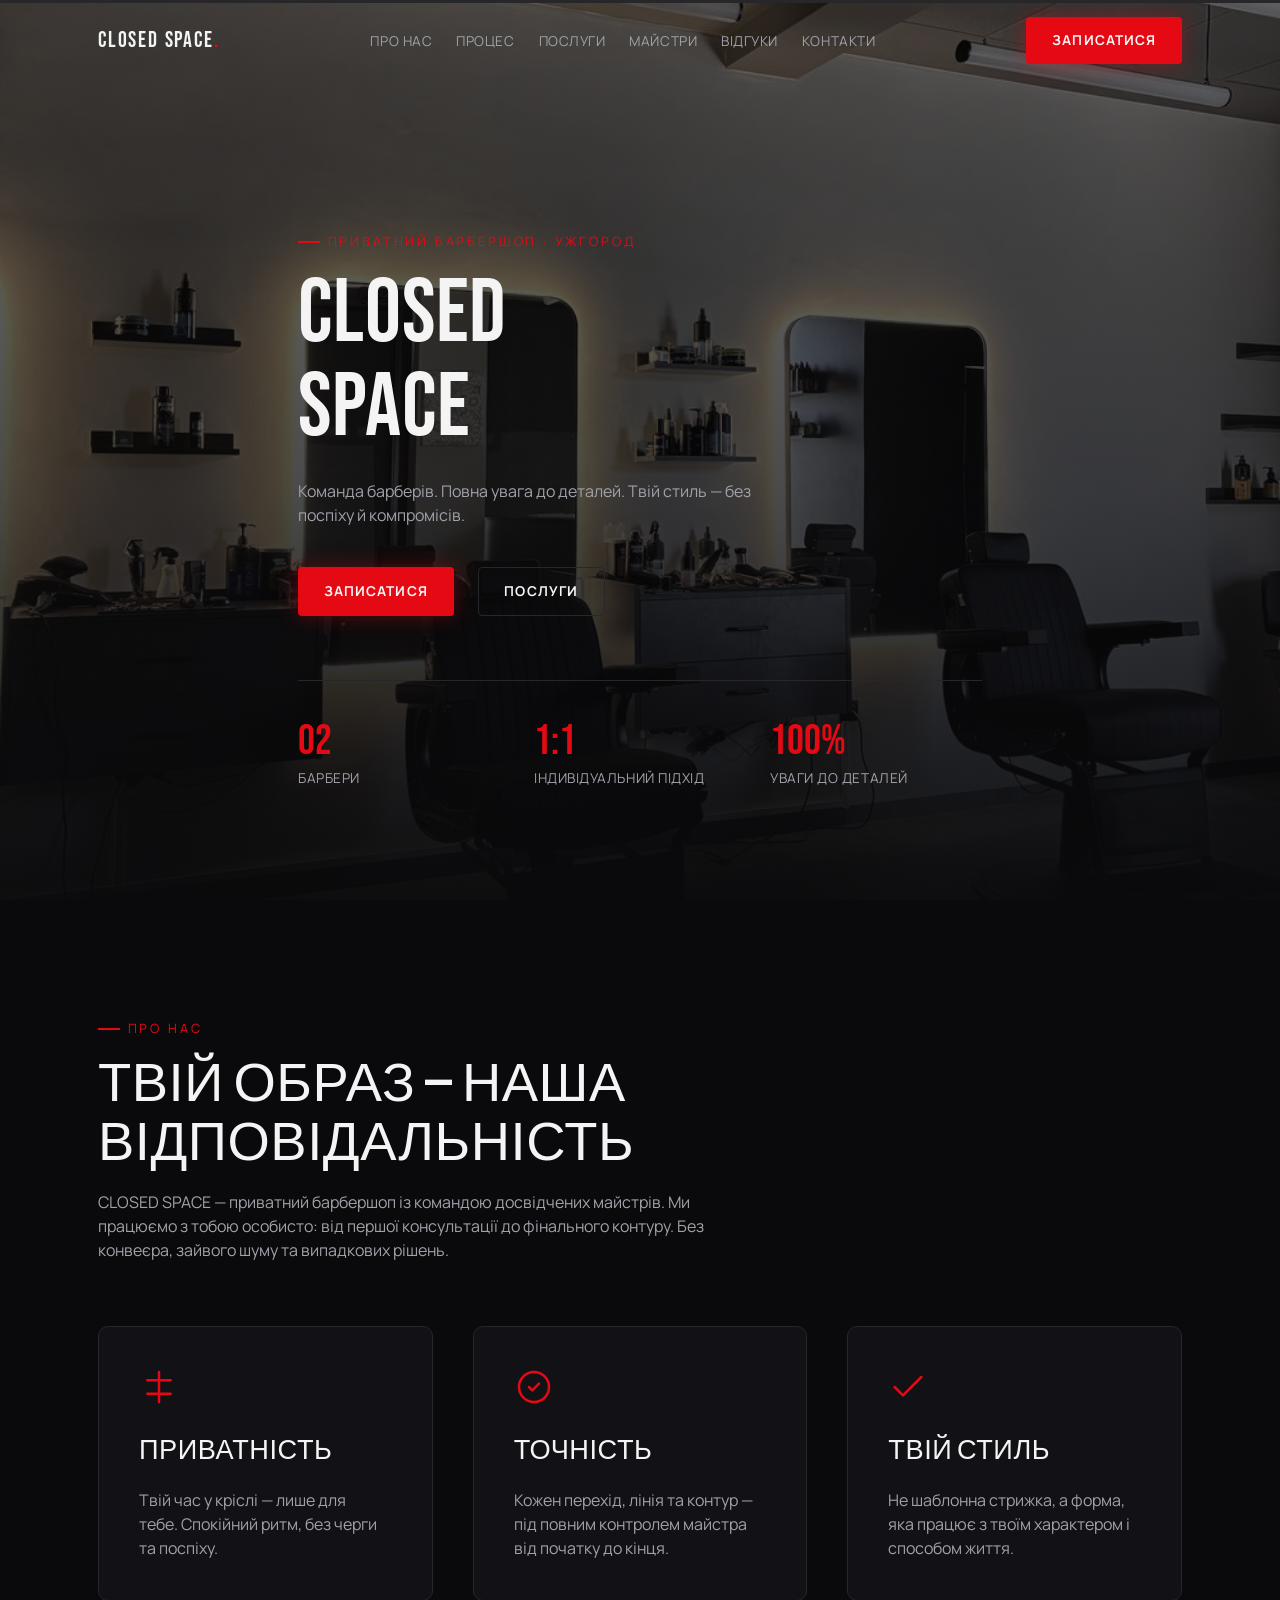
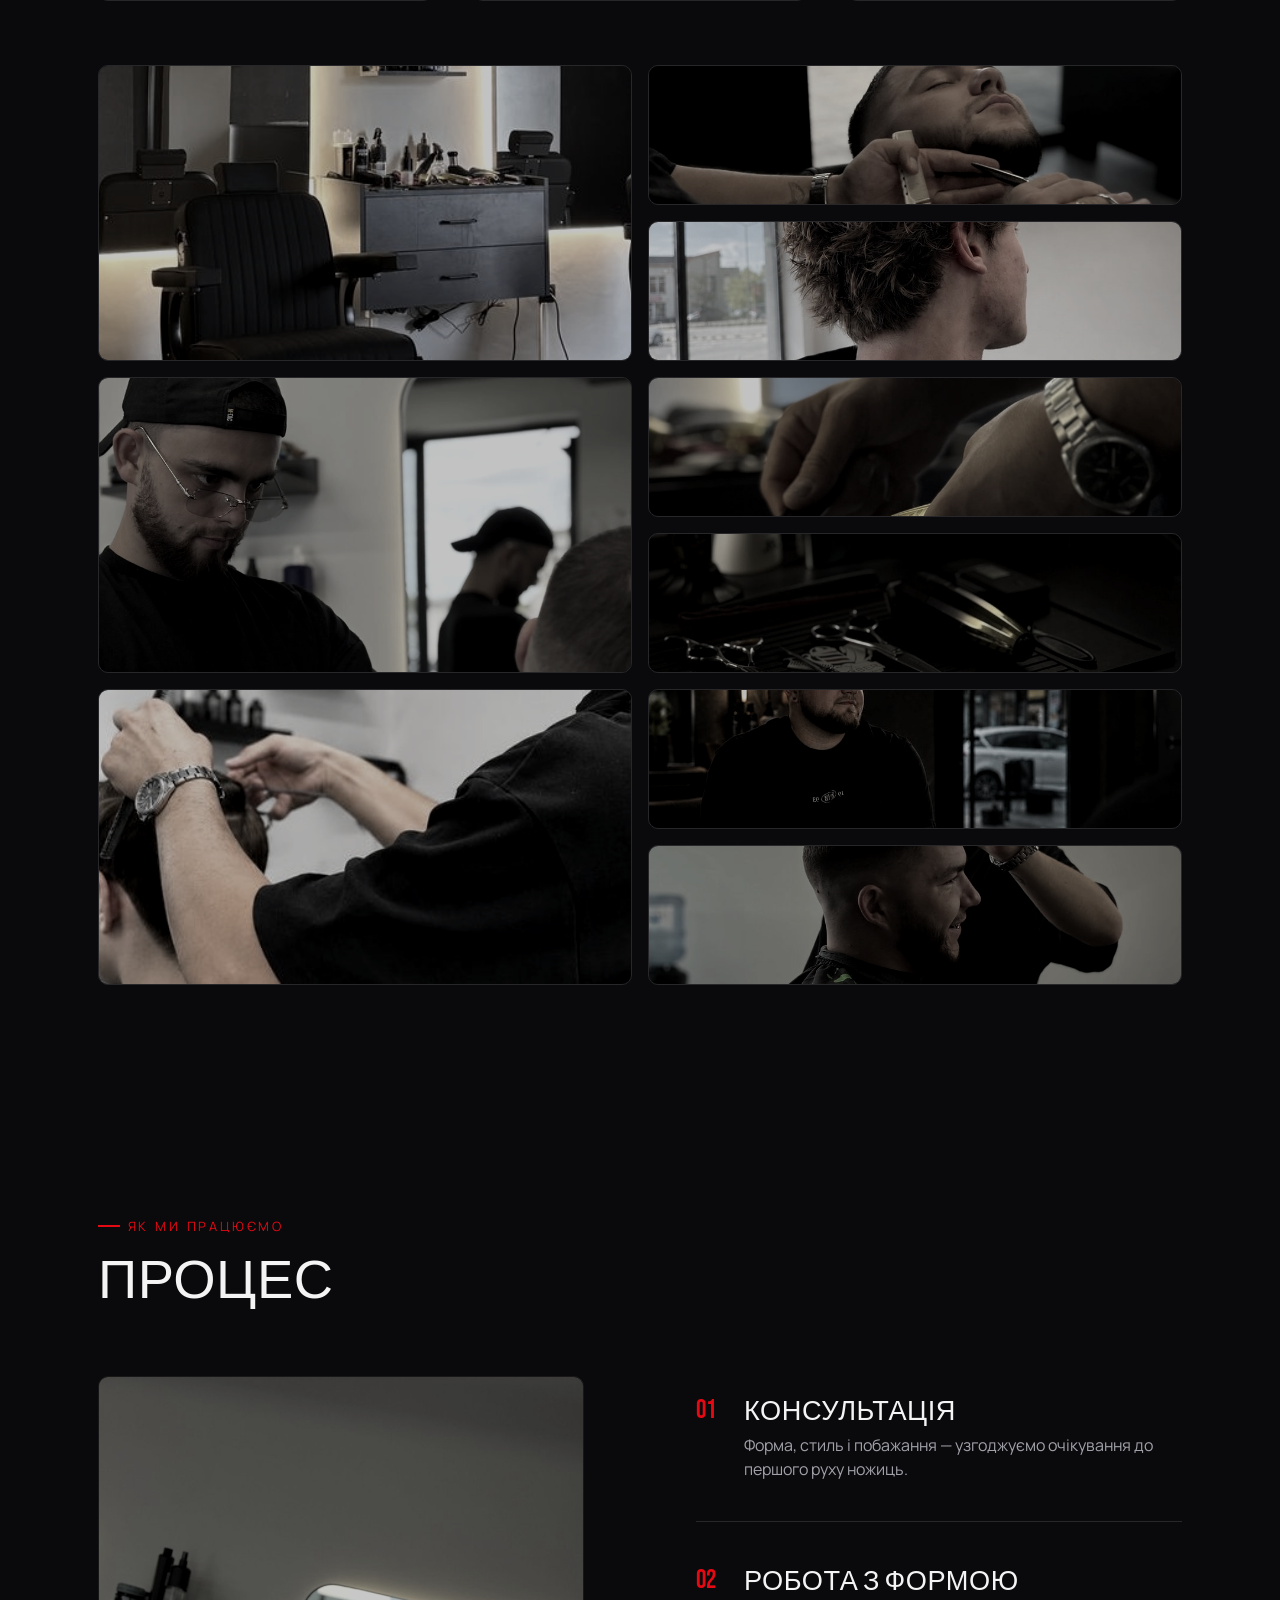
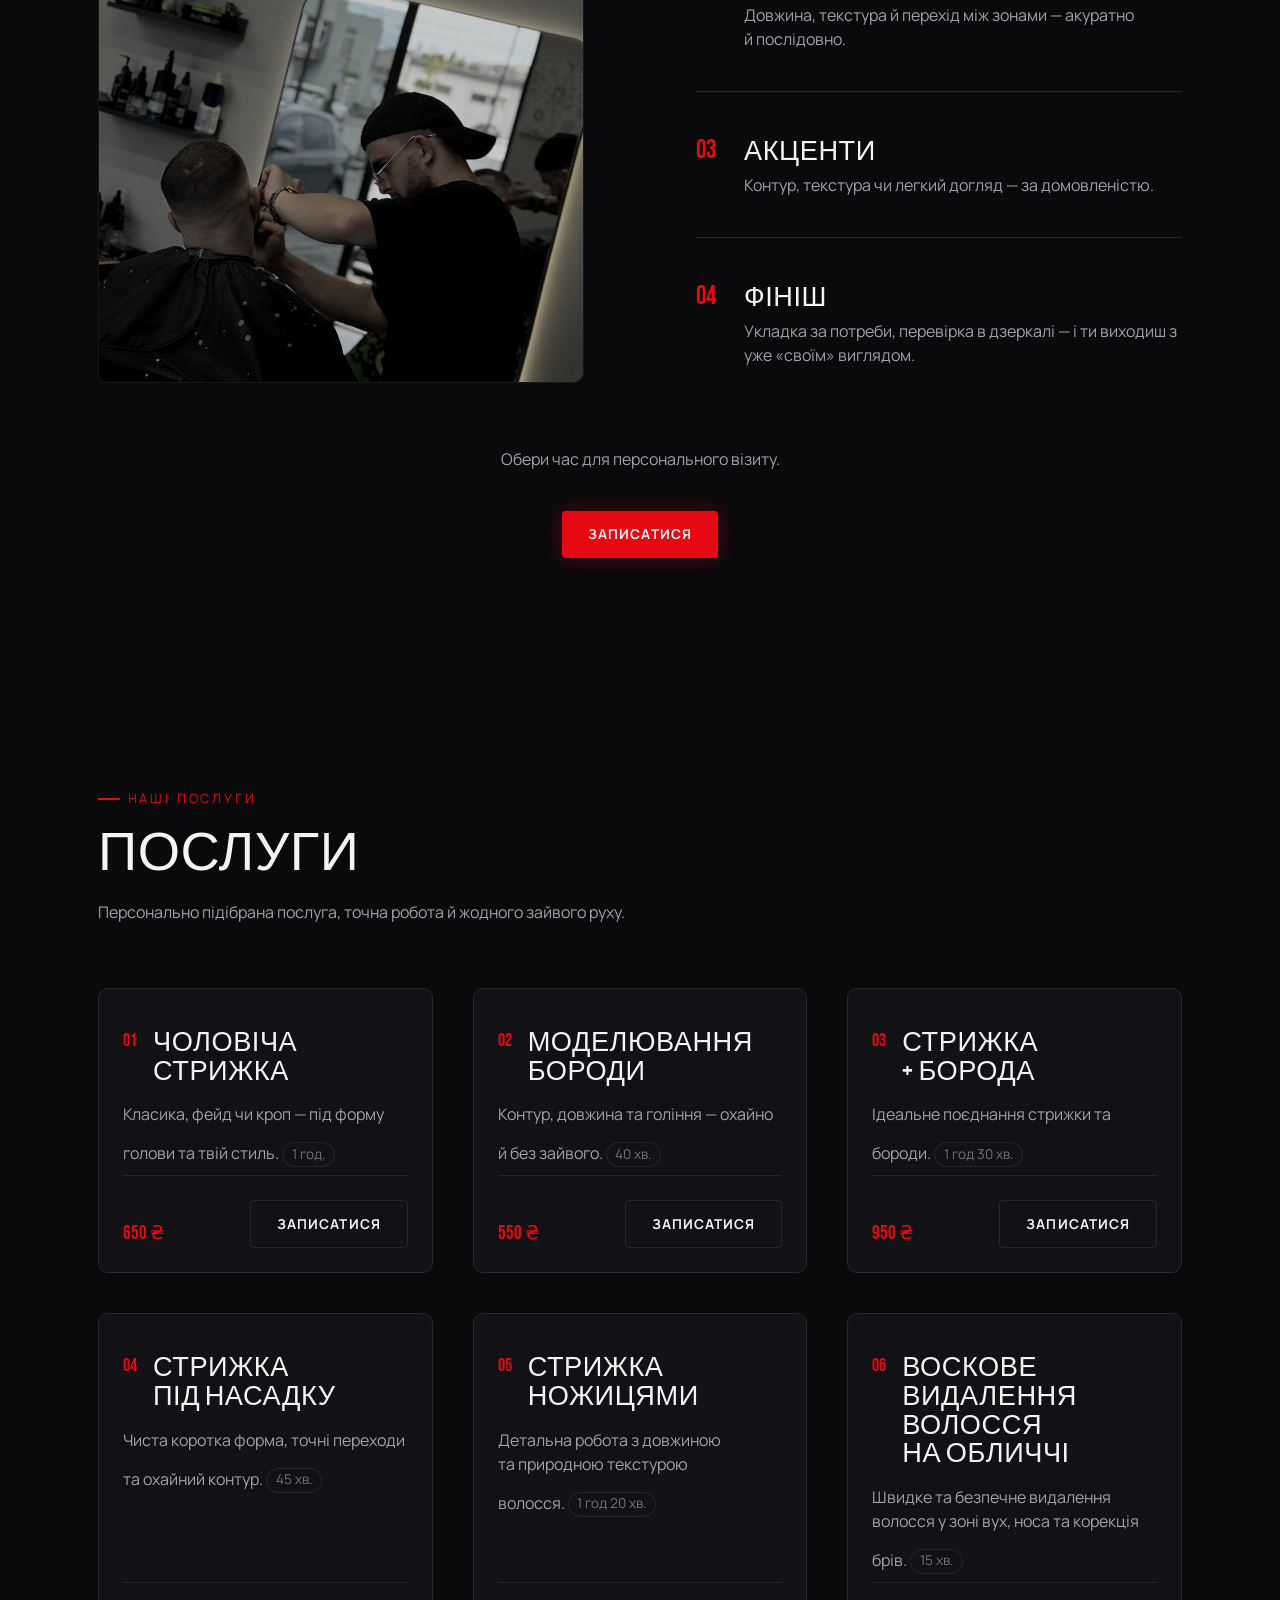
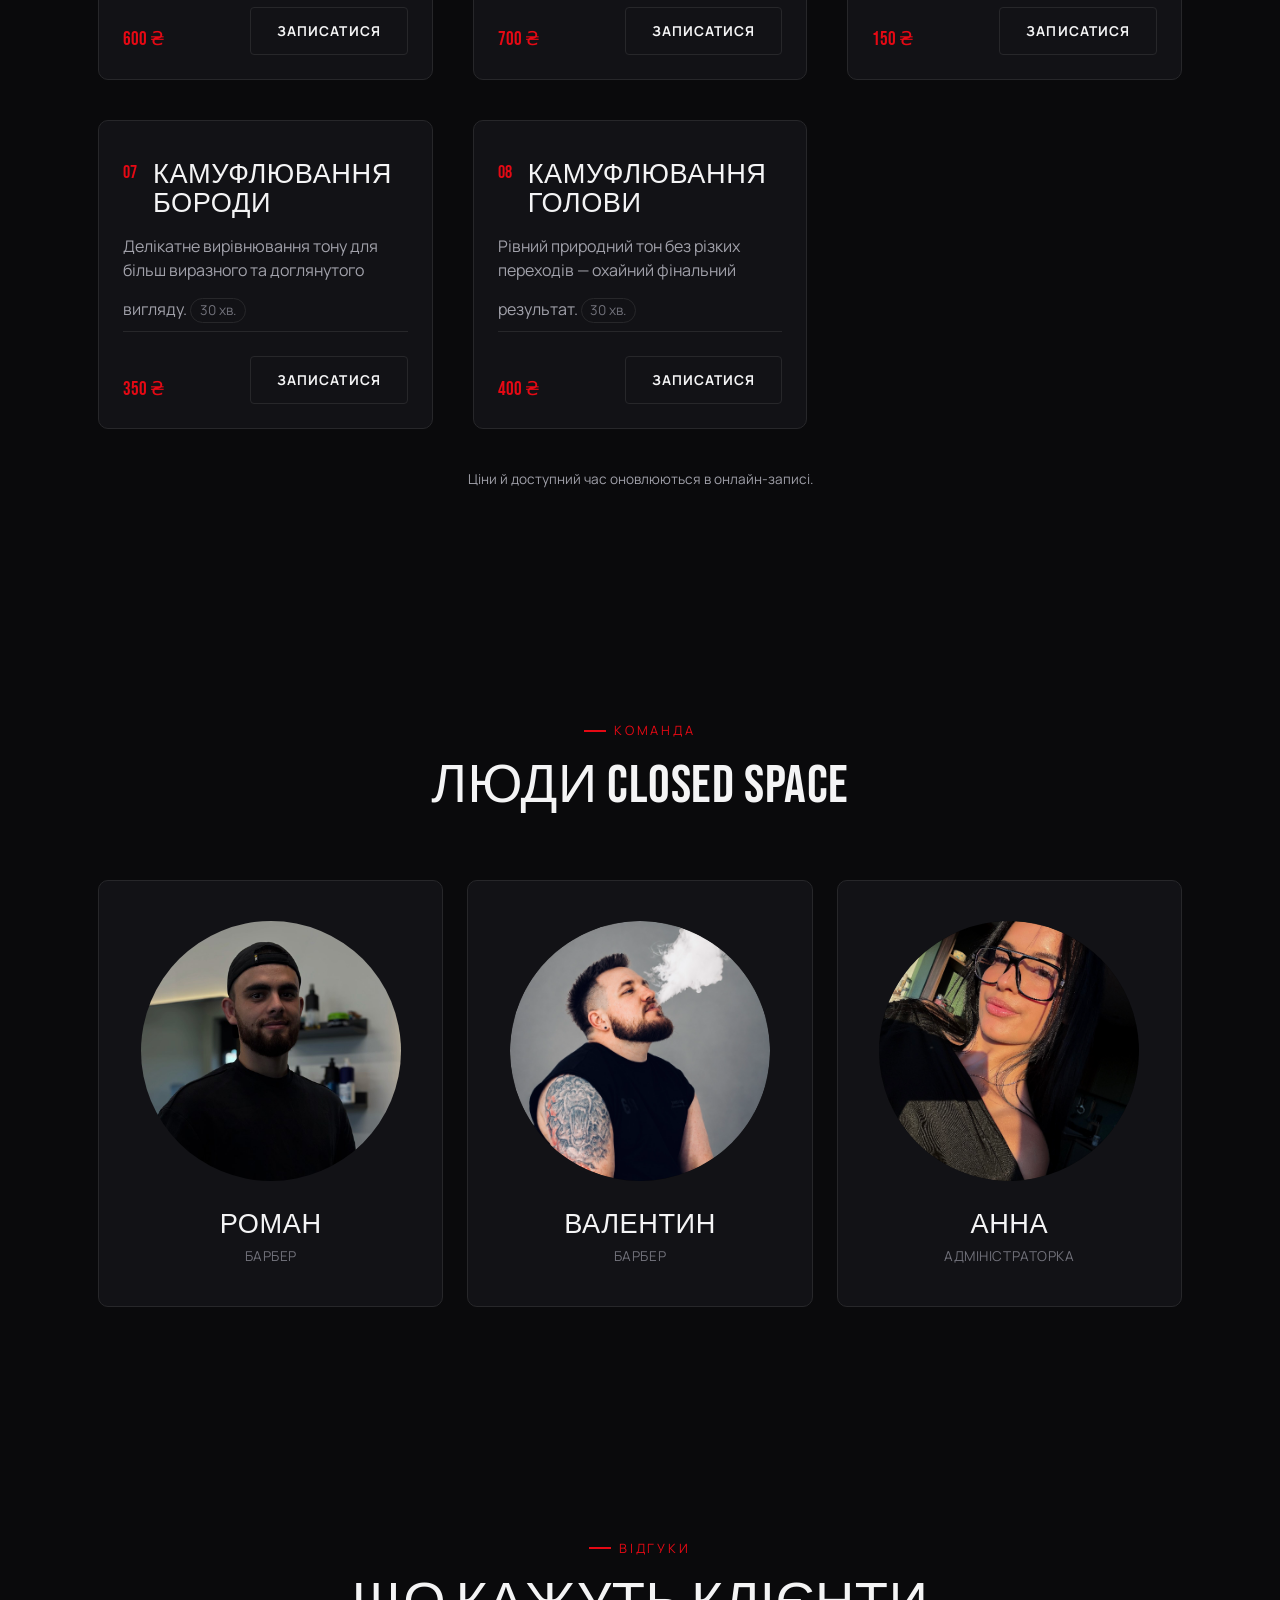
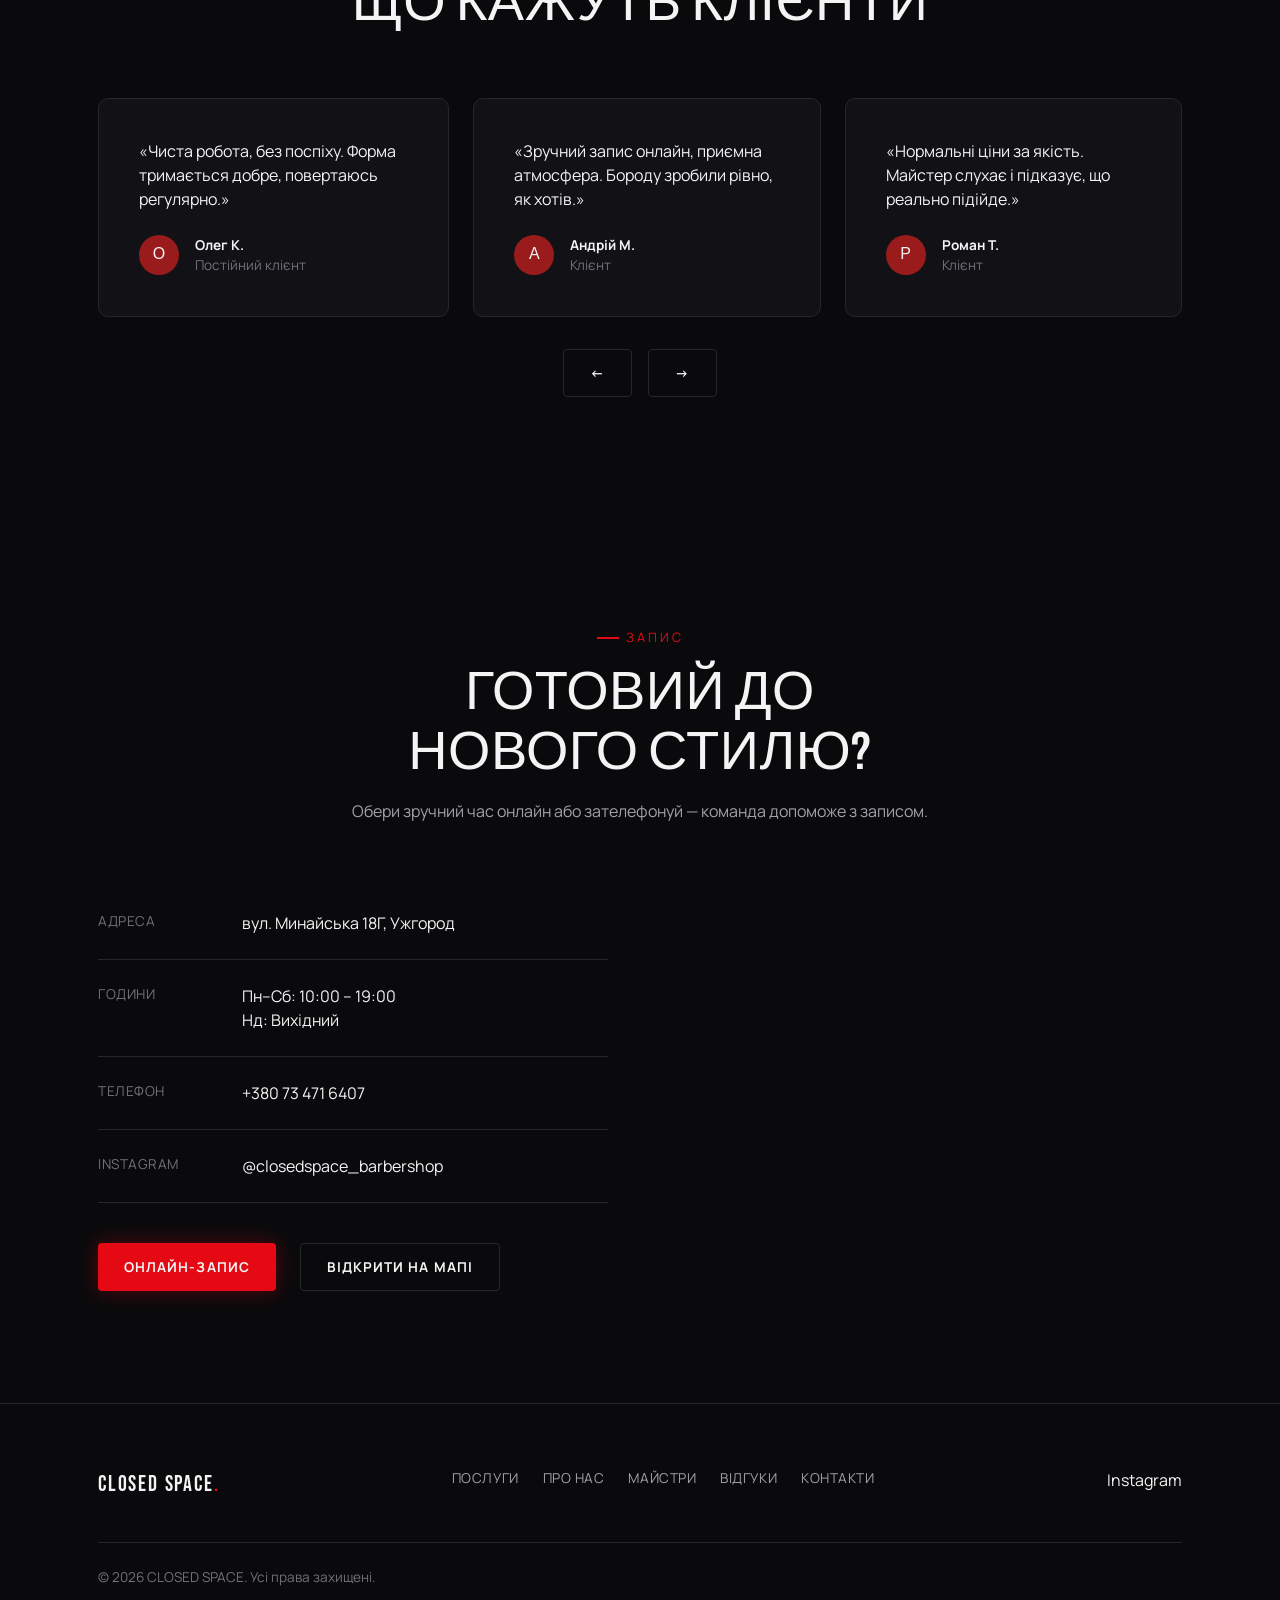
==== commit 8de798ca: "Rewrite copy for team of barbers, fix cropped gallery photos Replace singular "one master" / "about " ====
--- a/index.html
+++ b/index.html
@@ -80,10 +80,10 @@
 
       <nav class="nav" aria-label="Головна навігація">
         <ul class="nav__list">
-          <li><a class="nav__link" href="#about">Про мене</a></li>
+          <li><a class="nav__link" href="#about">Про нас</a></li>
           <li><a class="nav__link" href="#process">Процес</a></li>
           <li><a class="nav__link" href="#services">Послуги</a></li>
-          <li><a class="nav__link" href="#team">Майстер</a></li>
+          <li><a class="nav__link" href="#team">Майстри</a></li>
           <li><a class="nav__link" href="#reviews">Відгуки</a></li>
           <li><a class="nav__link" href="#contact">Контакти</a></li>
         </ul>
@@ -111,7 +111,7 @@
         <p class="eyebrow">Приватний барбершоп · Ужгород</p>
         <h1>CLOSED<br />SPACE</h1>
         <p style="margin-top: var(--space-md); max-width: 46ch;">
-          Один майстер. Повна увага до деталей. Твій стиль — без поспіху й компромісів.
+          Команда барберів. Повна увага до деталей. Твій стиль — без поспіху й компромісів.
         </p>
 
         <div class="hero__ctas">
@@ -121,8 +121,8 @@
 
         <div class="stats">
           <div class="stat">
-            <div class="stat__num">01</div>
-            <div class="stat__label">майстер</div>
+            <div class="stat__num">02</div>
+            <div class="stat__label">барбери</div>
           </div>
           <div class="stat">
             <div class="stat__num">1:1</div>
@@ -140,10 +140,10 @@
     <section id="about">
       <div class="container">
         <div class="section-head" data-reveal>
-          <p class="eyebrow">Про мене</p>
-          <h2>Твій образ — моя відповідальність</h2>
+          <p class="eyebrow">Про нас</p>
+          <h2>Твій образ — наша відповідальність</h2>
           <p style="margin-top: var(--space-sm);">
-            CLOSED SPACE — це авторський сервіс одного майстра. Я працюю з тобою особисто: від першої
+            CLOSED SPACE — приватний барбершоп із командою досвідчених майстрів. Ми працюємо з тобою особисто: від першої
             консультації до фінального контуру. Без конвеєра, зайвого шуму та випадкових рішень.
           </p>
         </div>
@@ -157,7 +157,7 @@
           <div class="feature-card" data-reveal>
             <svg class="feature-card__icon" viewBox="0 0 24 24" fill="none" stroke="currentColor" stroke-width="1.5"><circle cx="12" cy="12" r="9"/><path d="M9 12l2 2 4-4" stroke-linecap="round" stroke-linejoin="round"/></svg>
             <h3>Точність</h3>
-            <p>Кожен перехід, лінія та контур — під контролем одного майстра від початку до кінця.</p>
+            <p>Кожен перехід, лінія та контур — під повним контролем майстра від початку до кінця.</p>
           </div>
           <div class="feature-card" data-reveal>
             <svg class="feature-card__icon" viewBox="0 0 24 24" fill="none" stroke="currentColor" stroke-width="1.5"><path d="M4 12l5 5L20 6" stroke-linecap="round" stroke-linejoin="round"/></svg>
@@ -455,8 +455,8 @@
         <a href="#hero" class="logo">CLOSED SPACE<span>.</span></a>
         <nav class="footer__nav" aria-label="Навігація у футері">
           <a class="nav__link" href="#services">Послуги</a>
-          <a class="nav__link" href="#about">Про мене</a>
-          <a class="nav__link" href="#team">Майстер</a>
+          <a class="nav__link" href="#about">Про нас</a>
+          <a class="nav__link" href="#team">Майстри</a>
           <a class="nav__link" href="#reviews">Відгуки</a>
           <a class="nav__link" href="#contact">Контакти</a>
         </nav>
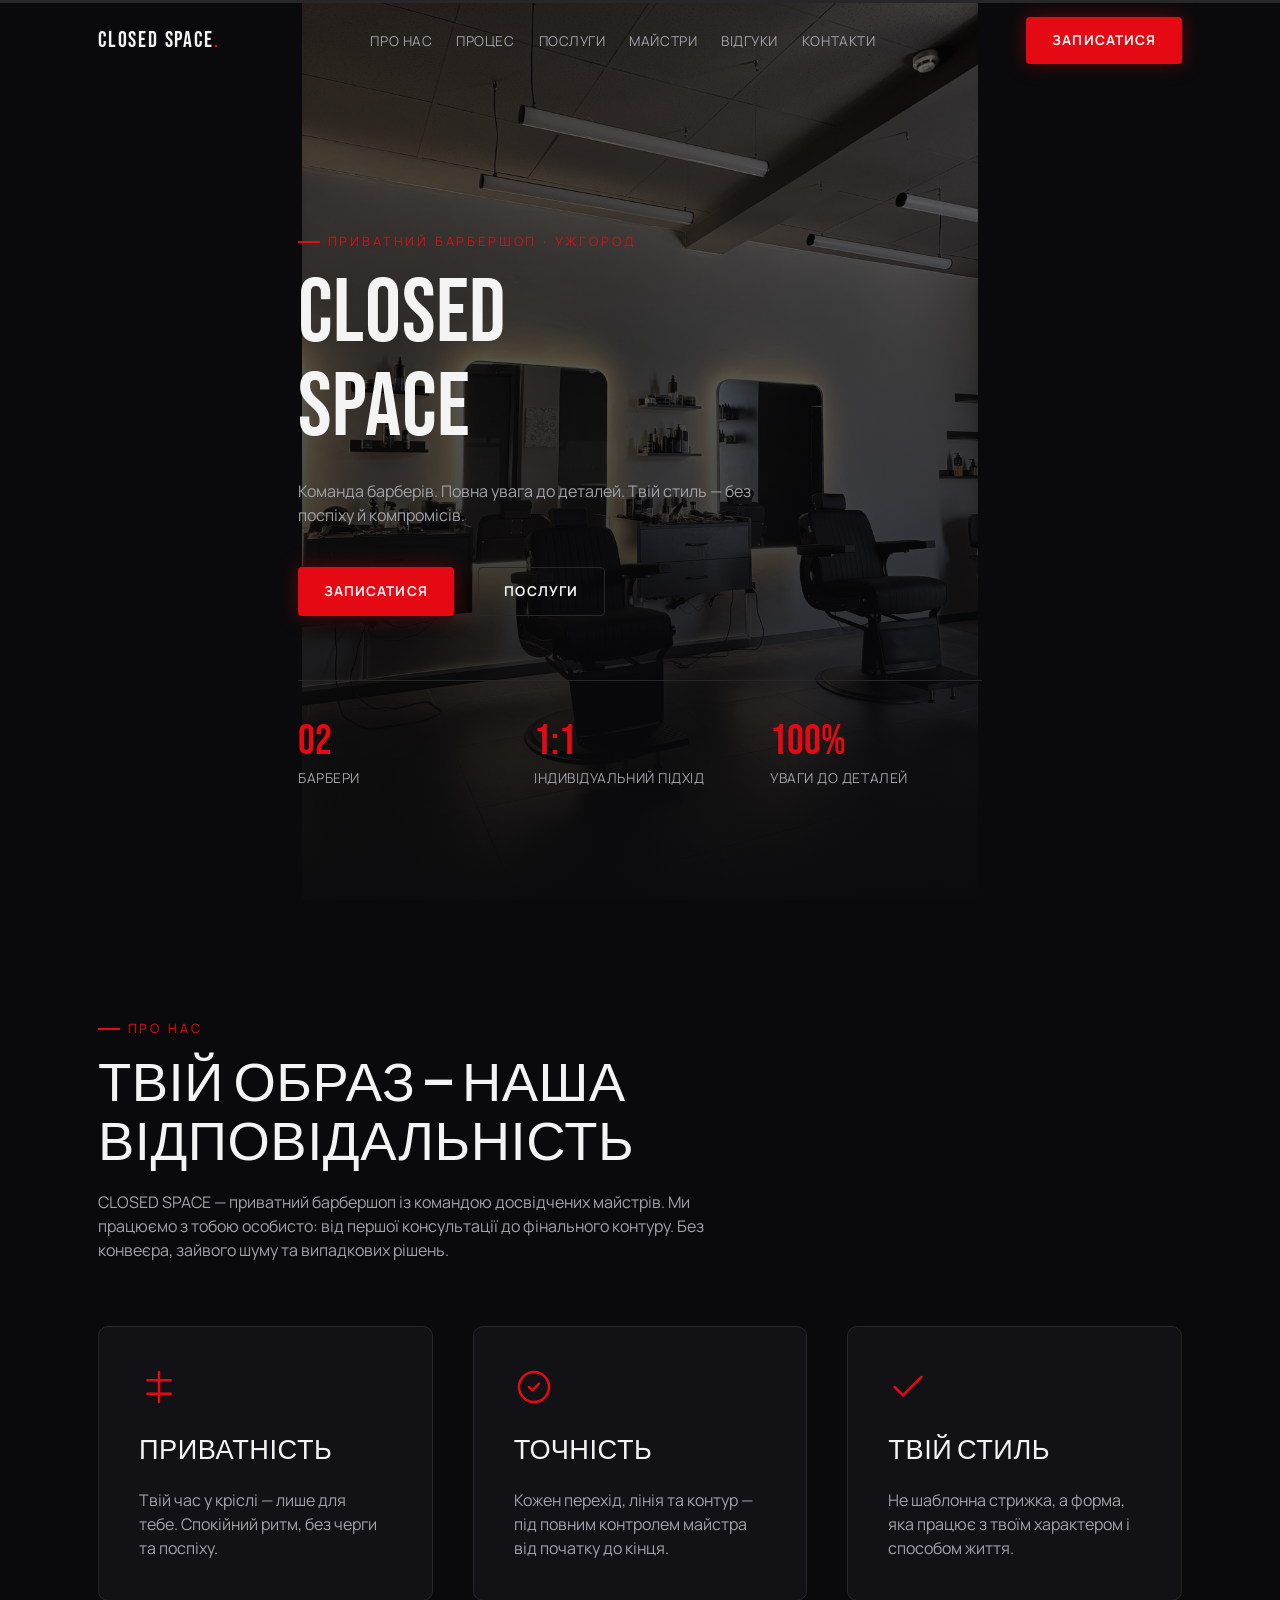
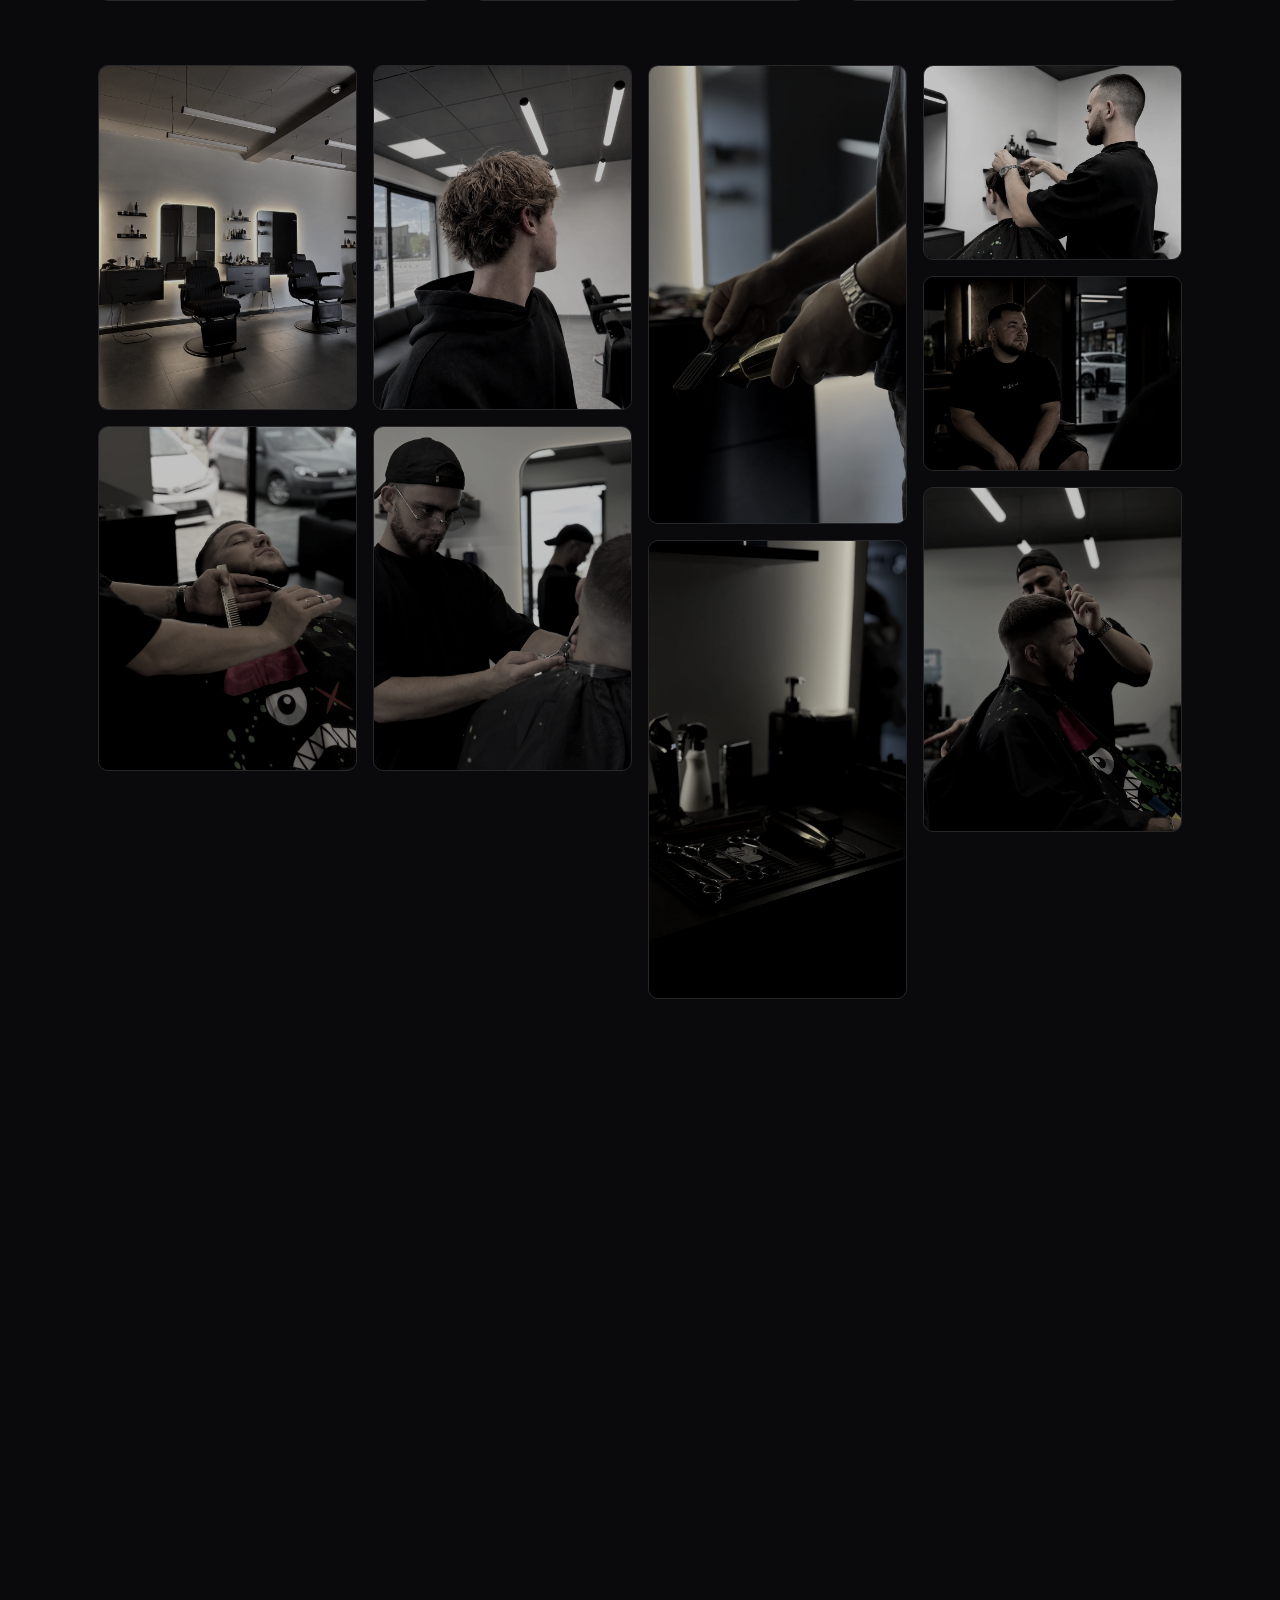
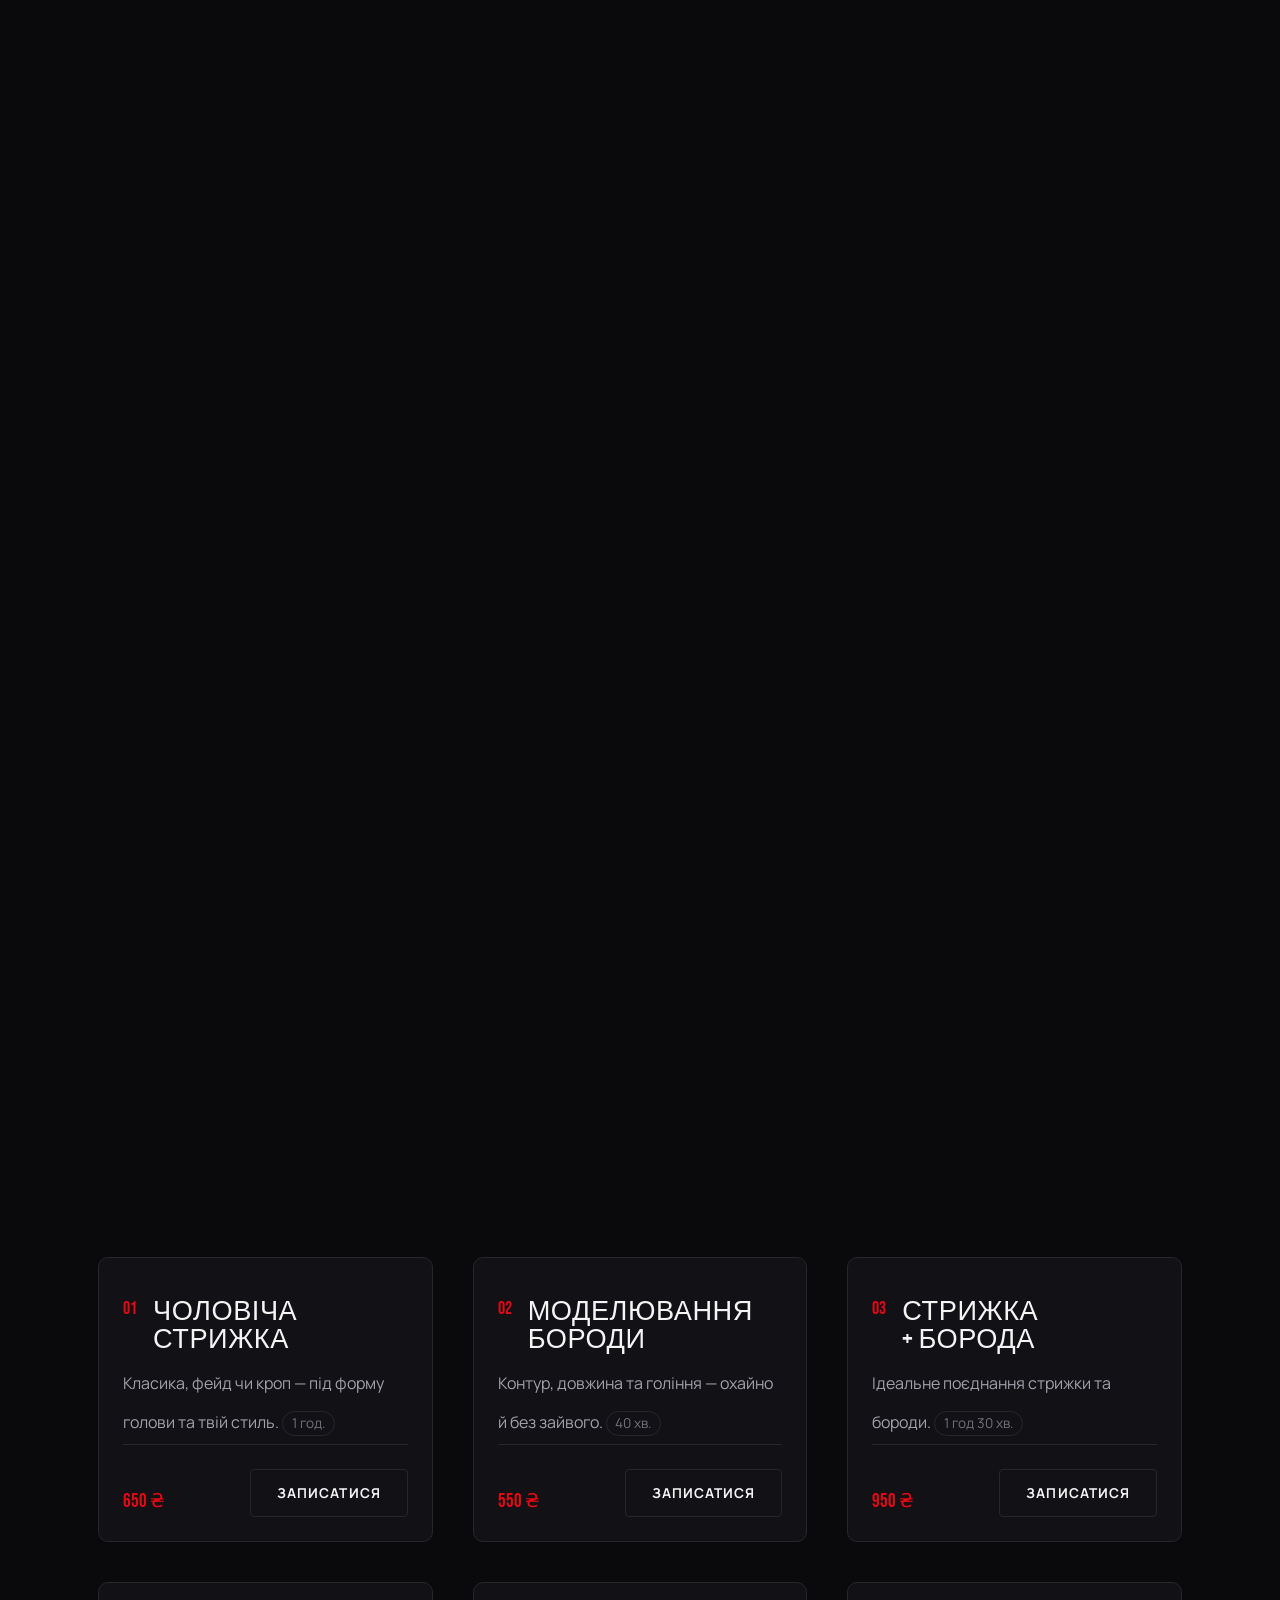
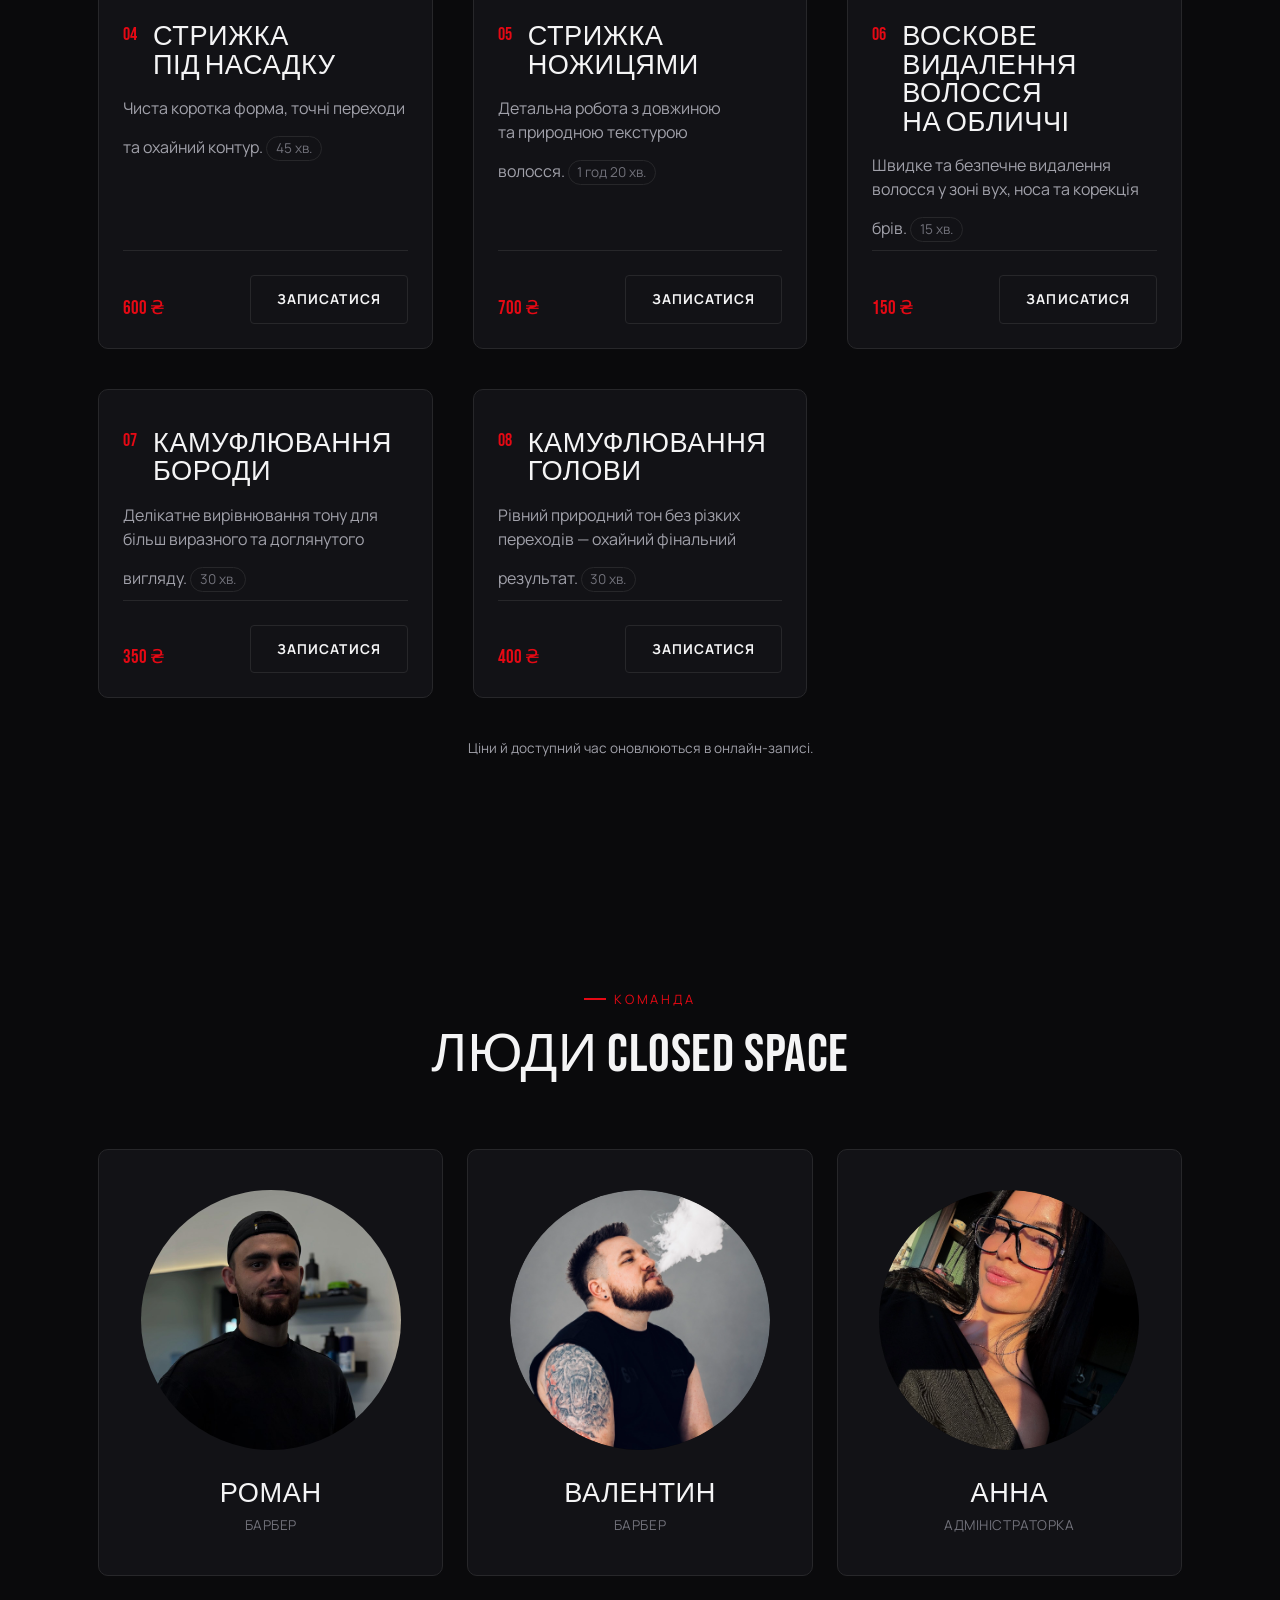
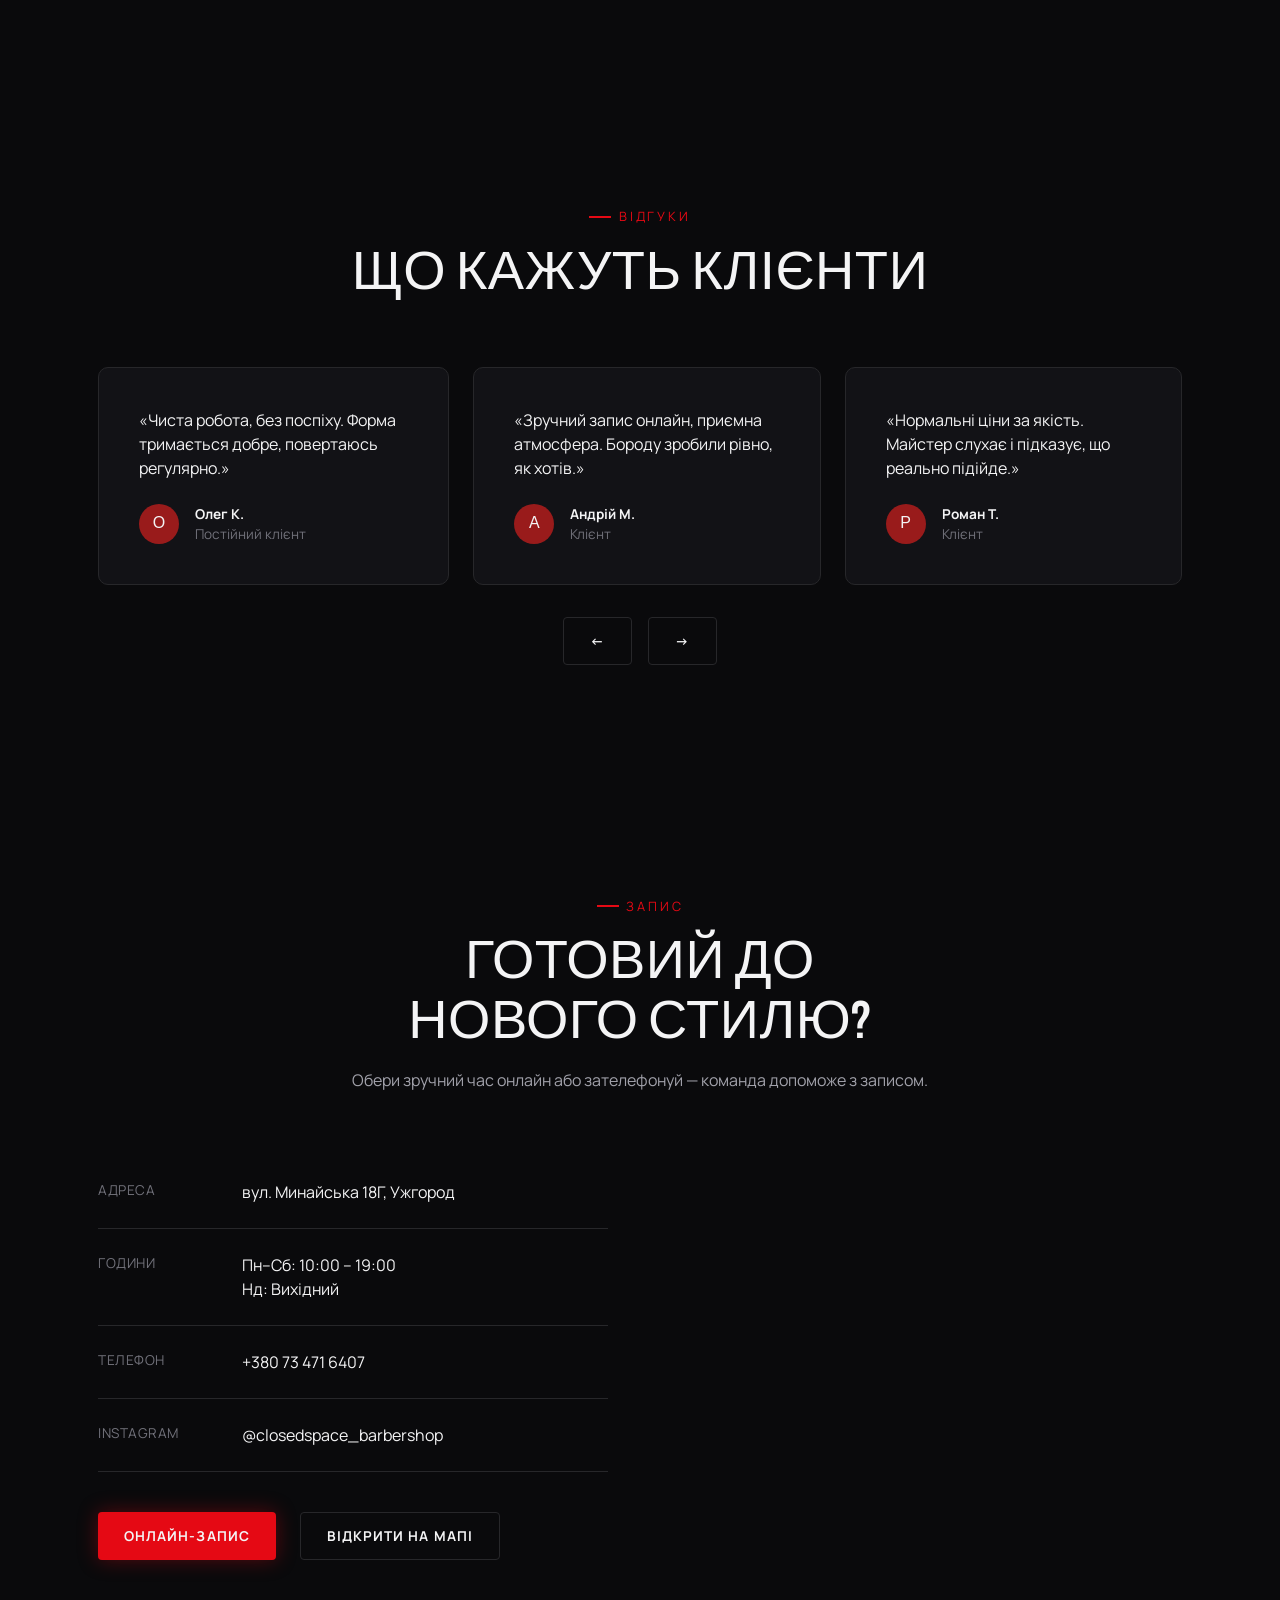
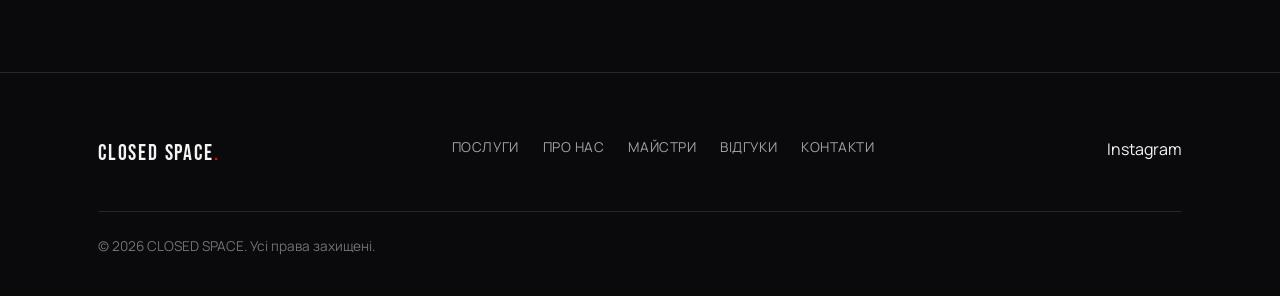
==== commit 5f8929d2: "Show full photos everywhere, no cropping Switch gallery from a fixed-row grid (forced object-fit:cov" ====
--- a/index.html
+++ b/index.html
@@ -167,17 +167,15 @@
         </div>
 
         <div class="gallery" style="margin-top: var(--space-xl);" data-reveal>
-          <div class="gallery__item gallery__item--wide gallery__item--tall"><img src="/assets/images/gallery/closed-space-interior-01.jpg" alt="Робочі місця майстрів у барбершопі CLOSED SPACE" loading="lazy" /></div>
-          <div class="gallery__item gallery__item--wide"><img src="/assets/images/gallery/closed-space-interior-02.jpg" alt="Догляд за бородою в CLOSED SPACE" loading="lazy" /></div>
-          <div class="gallery__item gallery__item--wide"><img src="/assets/images/gallery/closed-space-interior-03.jpg" alt="Робота з текстурою кучерявого волосся в CLOSED SPACE" loading="lazy" /></div>
-
-          <div class="gallery__item gallery__item--wide gallery__item--tall"><img src="/assets/images/gallery/closed-space-interior-06.jpg" alt="Команда CLOSED SPACE за роботою" loading="lazy" /></div>
-          <div class="gallery__item gallery__item--wide"><img src="/assets/images/gallery/closed-space-interior-04.jpg" alt="Професійна машинка для стрижки крупним планом" loading="lazy" /></div>
-          <div class="gallery__item gallery__item--wide"><img src="/assets/images/gallery/closed-space-interior-09.jpg" alt="Інструменти барбера CLOSED SPACE" loading="lazy" /></div>
-
-          <div class="gallery__item gallery__item--wide gallery__item--tall"><img src="/assets/images/gallery/closed-space-interior-08.jpg" alt="Барбер CLOSED SPACE за стрижкою клієнта" loading="lazy" /></div>
-          <div class="gallery__item gallery__item--wide"><img src="/assets/images/gallery/closed-space-interior-05.jpg" alt="Атмосфера приватного барбершопу CLOSED SPACE" loading="lazy" /></div>
-          <div class="gallery__item gallery__item--wide"><img src="/assets/images/gallery/closed-space-interior-07.jpg" alt="Точна робота машинкою по контуру зачіски" loading="lazy" /></div>
+          <div class="gallery__item"><img src="/assets/images/gallery/closed-space-interior-01.jpg" alt="Робочі місця майстрів у барбершопі CLOSED SPACE" loading="lazy" /></div>
+          <div class="gallery__item"><img src="/assets/images/gallery/closed-space-interior-02.jpg" alt="Догляд за бородою в CLOSED SPACE" loading="lazy" /></div>
+          <div class="gallery__item"><img src="/assets/images/gallery/closed-space-interior-03.jpg" alt="Робота з текстурою кучерявого волосся в CLOSED SPACE" loading="lazy" /></div>
+          <div class="gallery__item"><img src="/assets/images/gallery/closed-space-interior-06.jpg" alt="Команда CLOSED SPACE за роботою" loading="lazy" /></div>
+          <div class="gallery__item"><img src="/assets/images/gallery/closed-space-interior-04.jpg" alt="Професійна машинка для стрижки крупним планом" loading="lazy" /></div>
+          <div class="gallery__item"><img src="/assets/images/gallery/closed-space-interior-09.jpg" alt="Інструменти барбера CLOSED SPACE" loading="lazy" /></div>
+          <div class="gallery__item"><img src="/assets/images/gallery/closed-space-interior-08.jpg" alt="Барбер CLOSED SPACE за стрижкою клієнта" loading="lazy" /></div>
+          <div class="gallery__item"><img src="/assets/images/gallery/closed-space-interior-05.jpg" alt="Атмосфера приватного барбершопу CLOSED SPACE" loading="lazy" /></div>
+          <div class="gallery__item"><img src="/assets/images/gallery/closed-space-interior-07.jpg" alt="Точна робота машинкою по контуру зачіски" loading="lazy" /></div>
         </div>
       </div>
     </section>
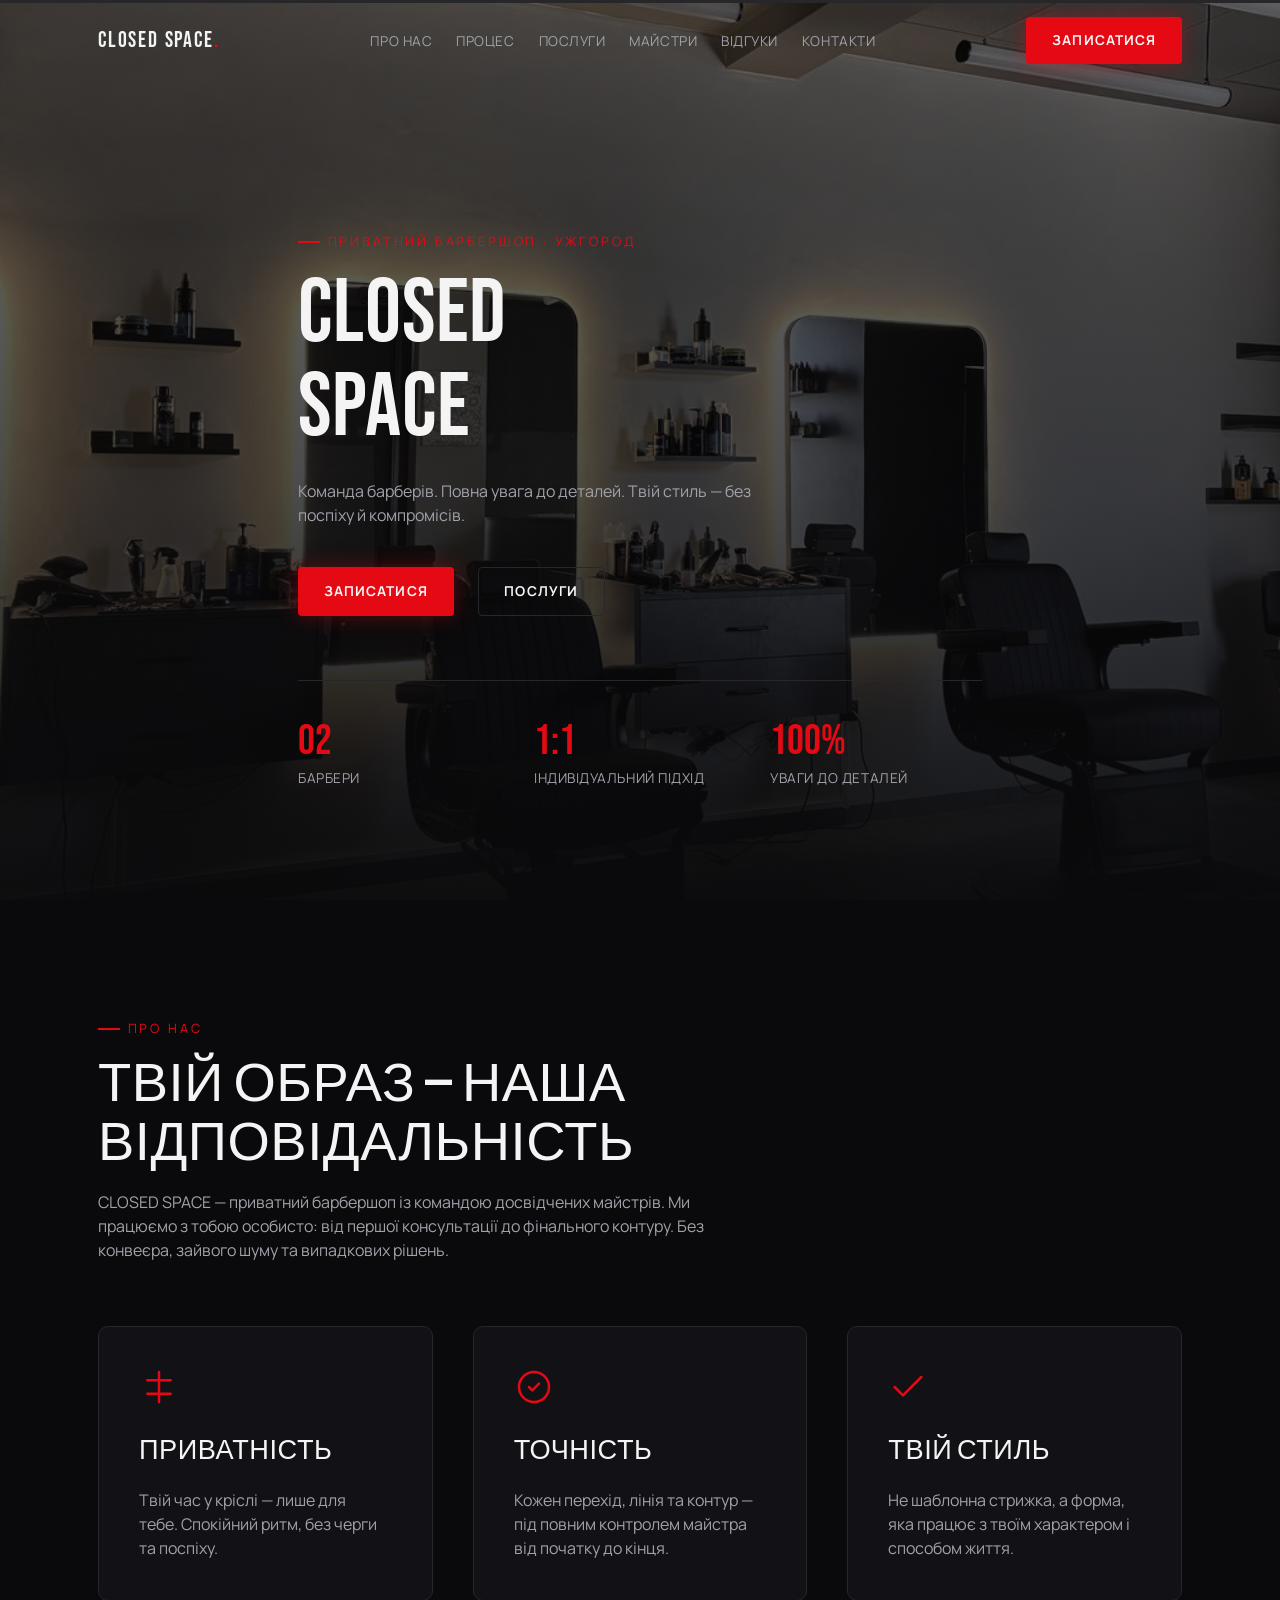
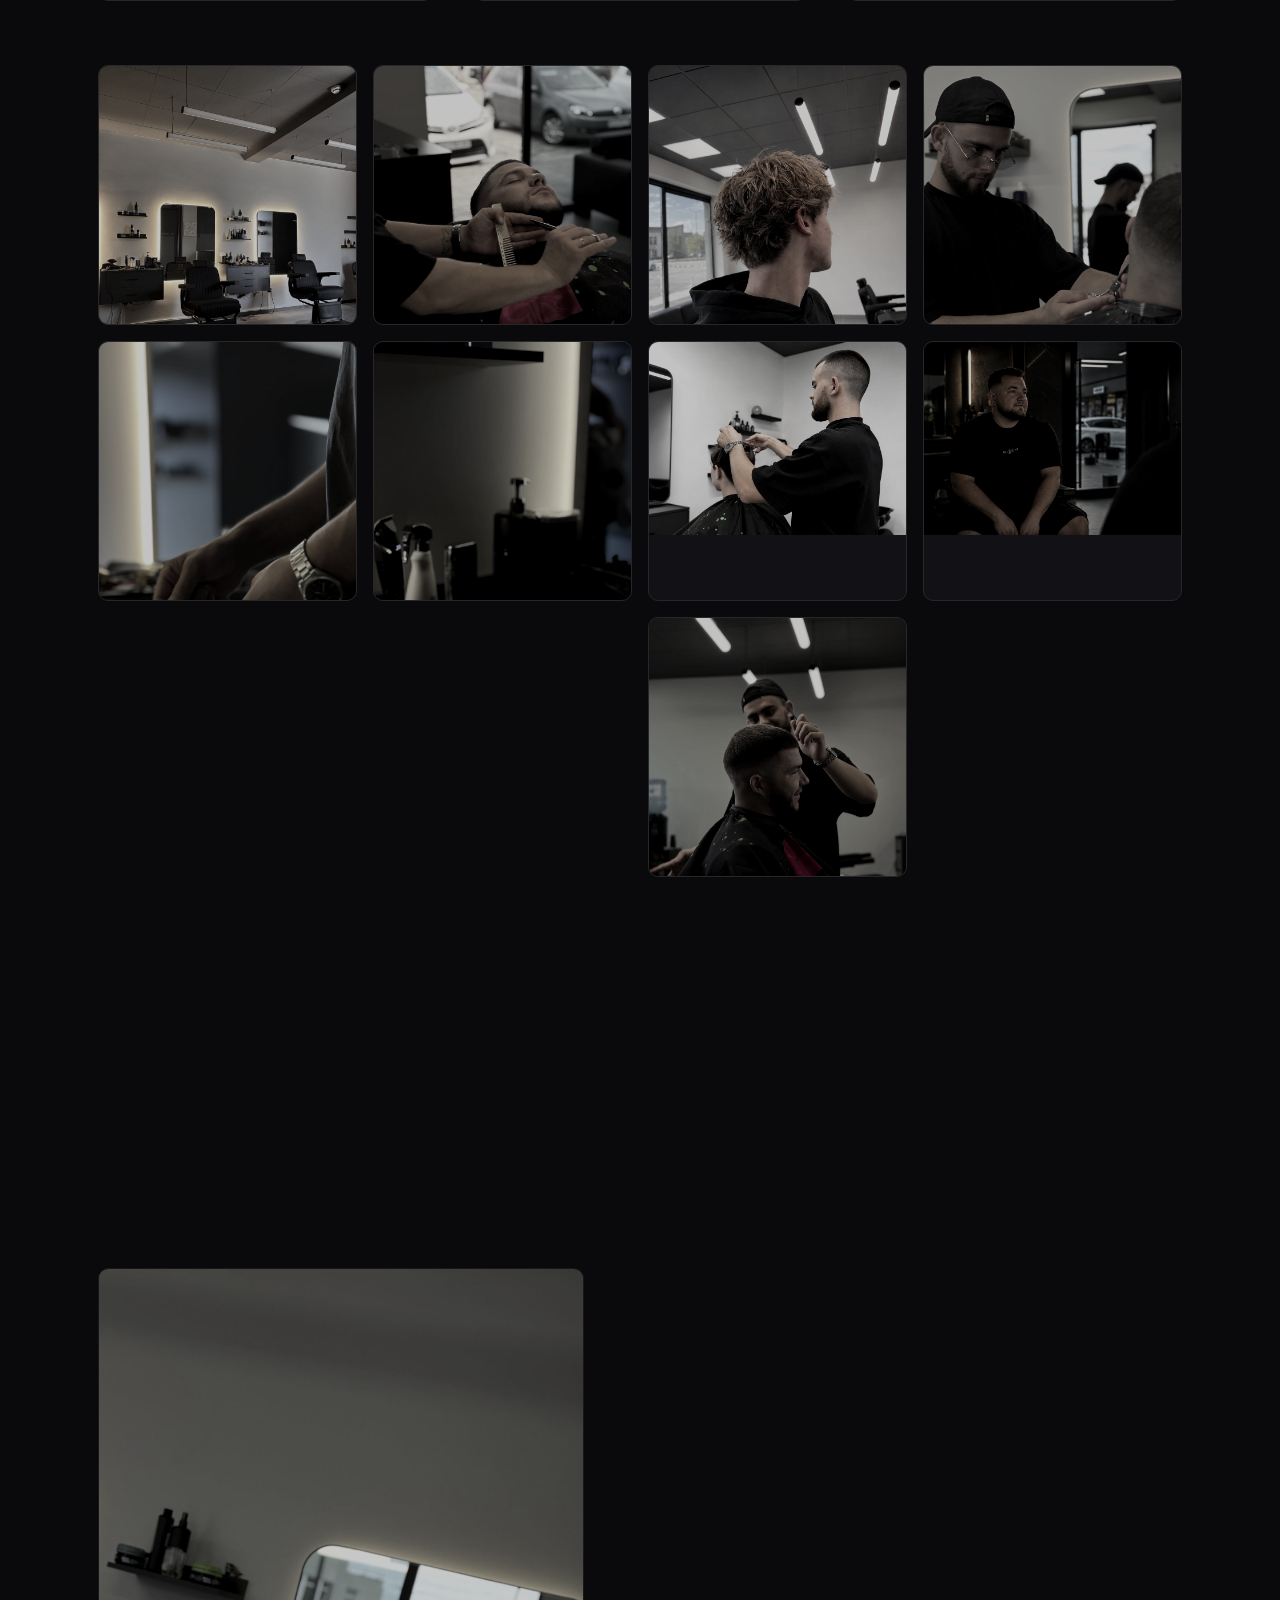
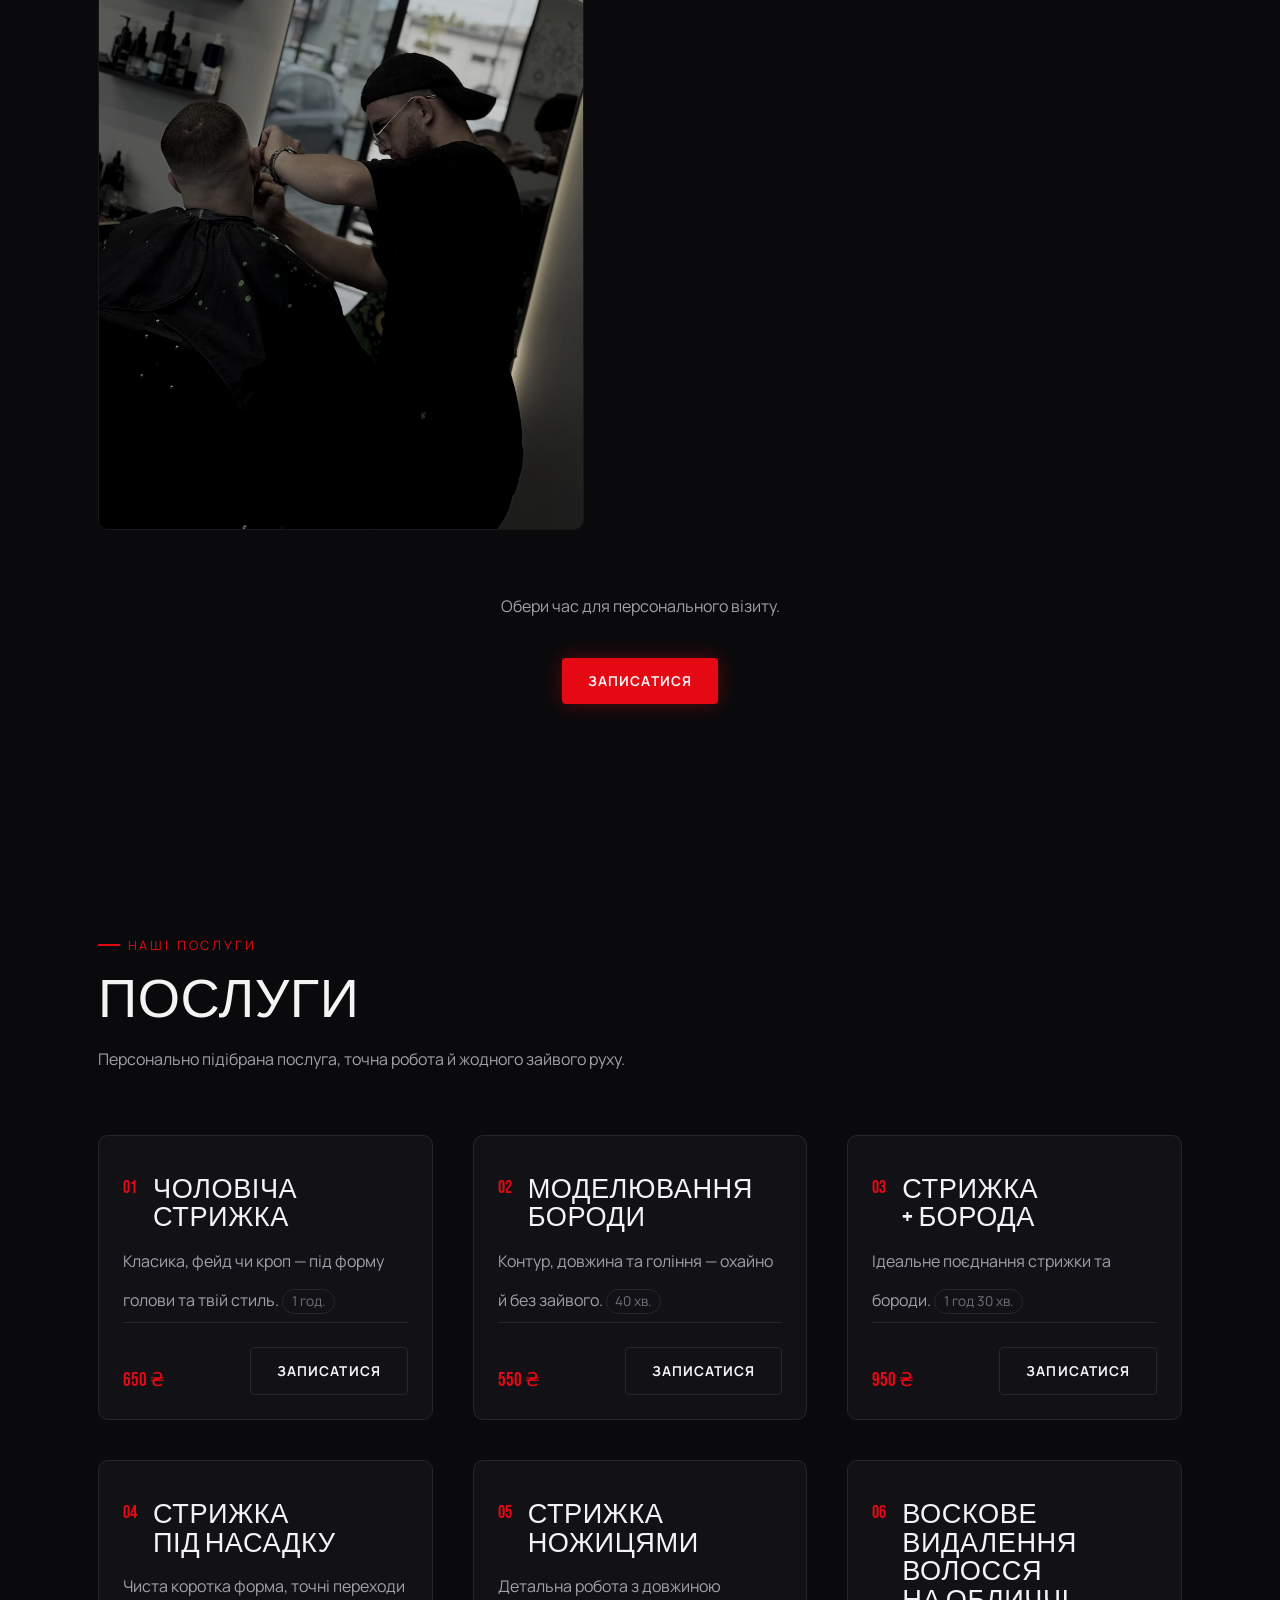
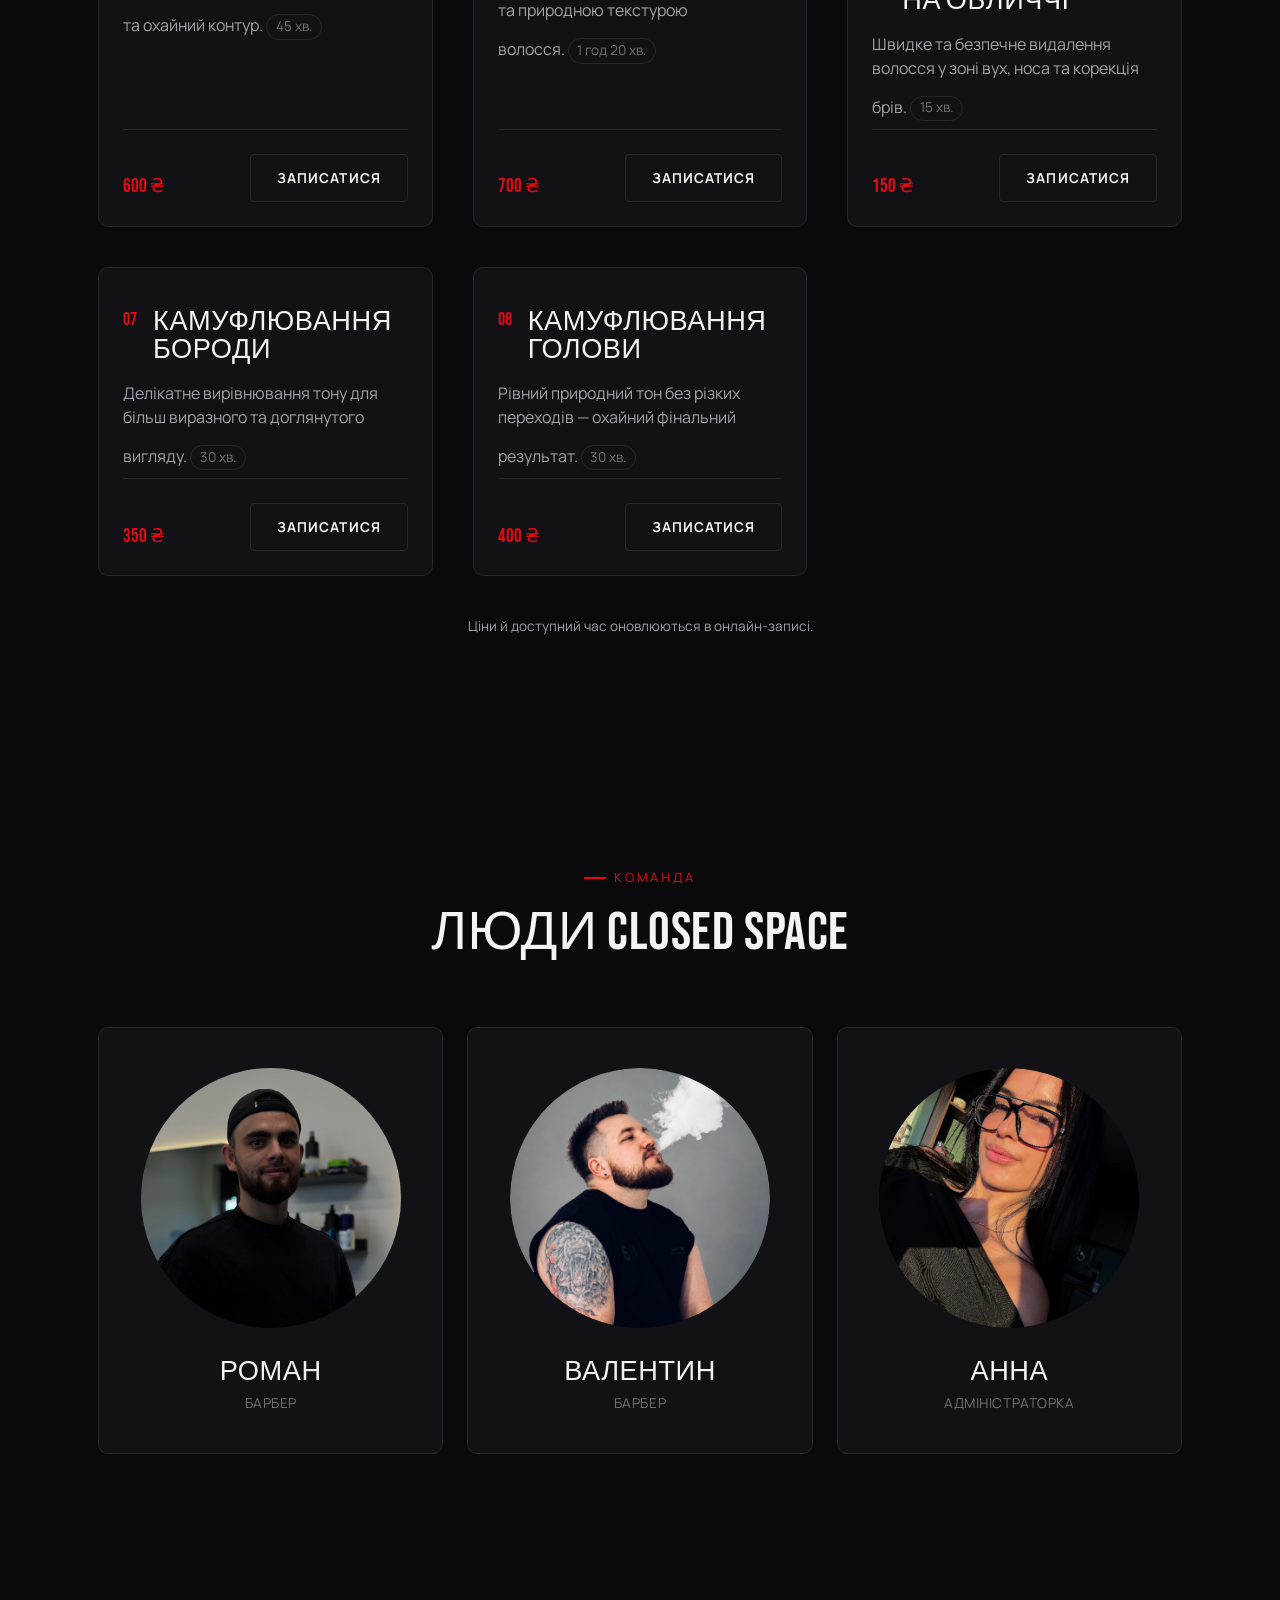
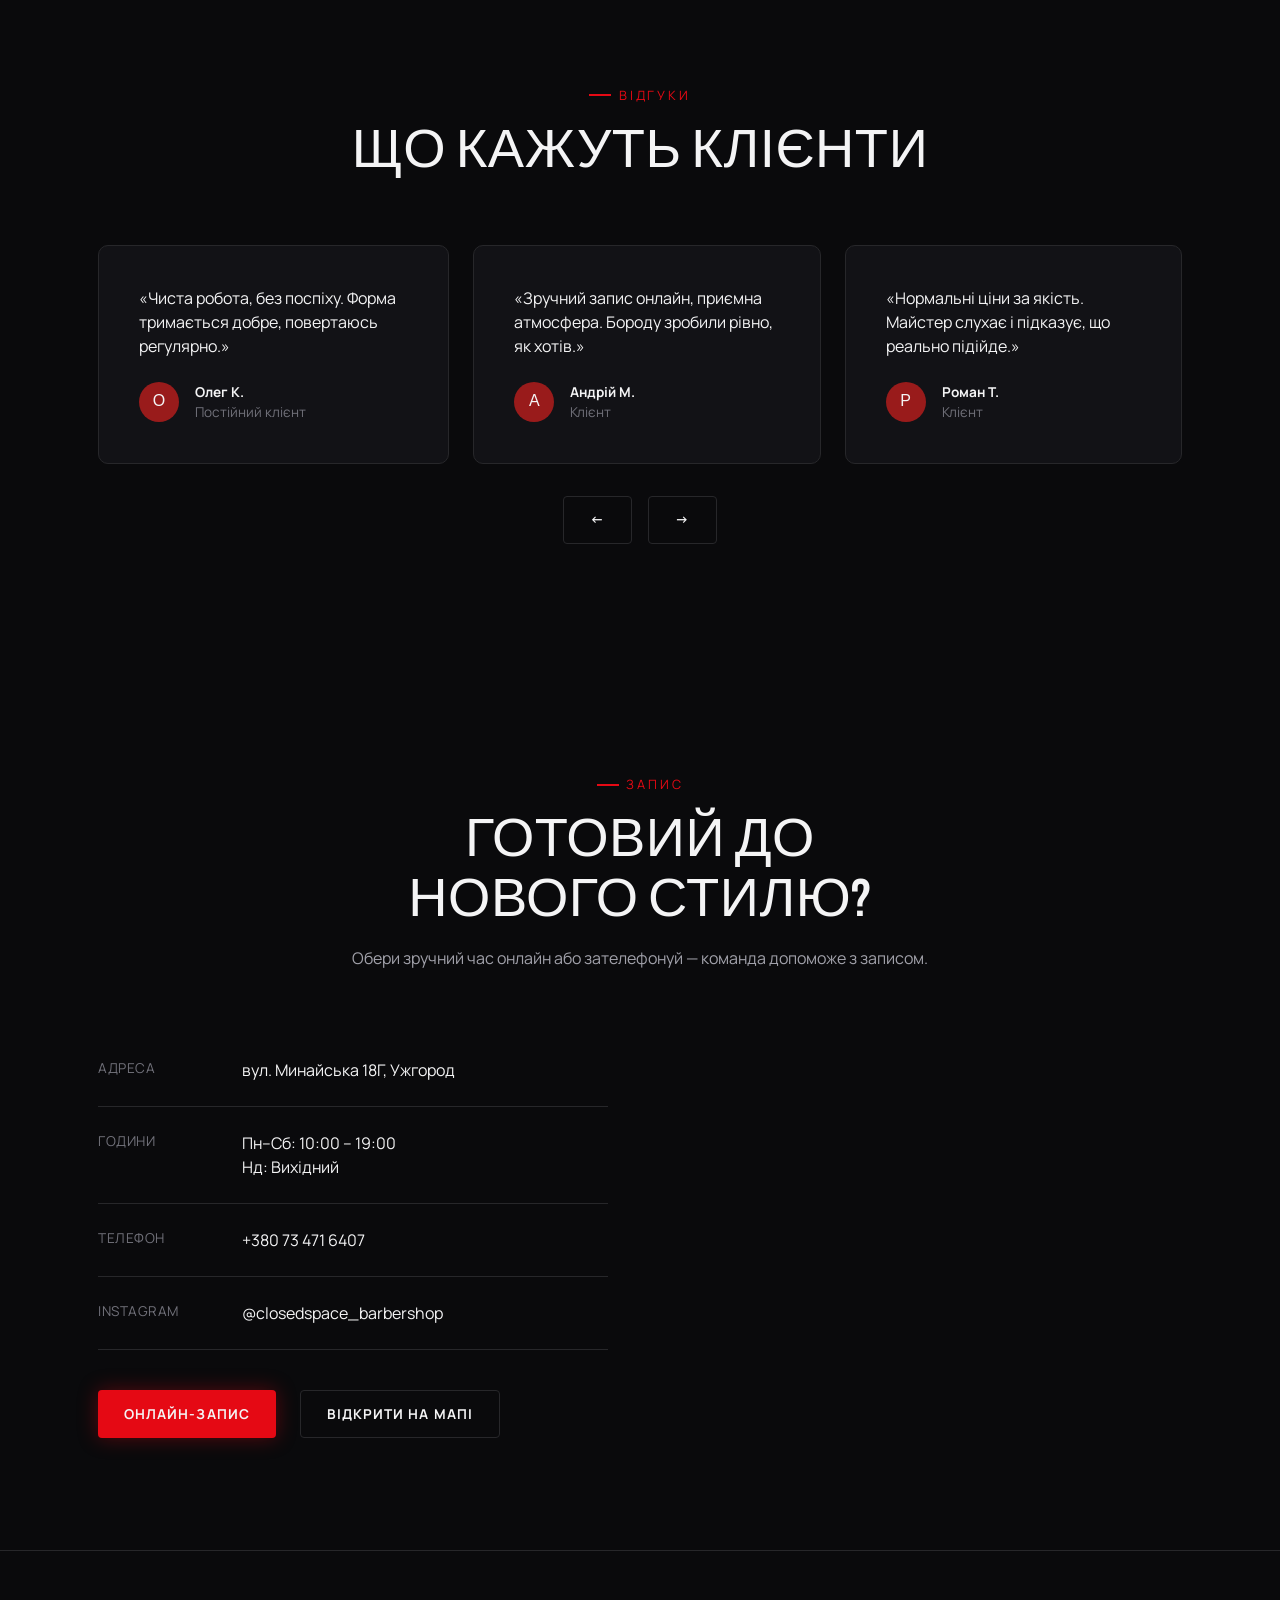
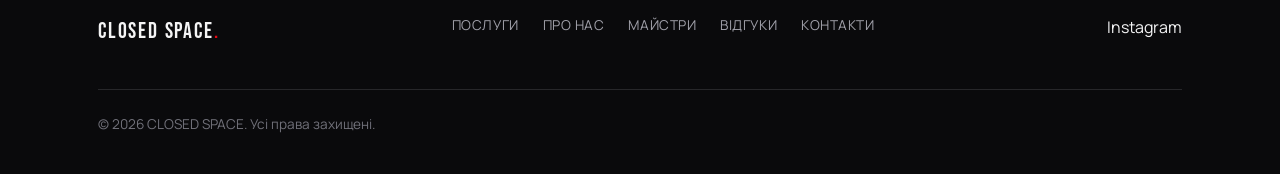
==== commit d0f9add7: "Replace CSS-columns masonry with balanced JS layout CSS multi-column fills each column sequentially " ====
--- a/index.html
+++ b/index.html
@@ -7,21 +7,23 @@
   <meta name="description" content="CLOSED SPACE — чоловічий барбершоп в Ужгороді: стрижки, борода та догляд. Підберемо стиль саме під тебе." />
   <meta name="keywords" content="барбершоп Ужгород, чоловіча стрижка Ужгород, борода Ужгород, CLOSED SPACE" />
   <meta name="theme-color" content="#0A0A0C" />
-  <link rel="canonical" href="https://example.com/" />
+  <link rel="canonical" href="https://closed-space.com.ua/" />
 
   <!-- Open Graph -->
   <meta property="og:type" content="website" />
   <meta property="og:locale" content="uk_UA" />
   <meta property="og:title" content="Чоловічий барбершоп в Ужгороді | CLOSED SPACE" />
   <meta property="og:description" content="Чоловічі стрижки, борода та догляд в Ужгороді. Записатися онлайн." />
-  <meta property="og:image" content="/assets/images/hero/og-cover.jpg" />
-  <meta property="og:url" content="https://example.com/" />
+  <meta property="og:image" content="https://closed-space.com.ua/assets/images/hero/og-cover.jpg" />
+  <meta property="og:image:width" content="1200" />
+  <meta property="og:image:height" content="630" />
+  <meta property="og:url" content="https://closed-space.com.ua/" />
 
   <!-- Twitter -->
   <meta name="twitter:card" content="summary_large_image" />
   <meta name="twitter:title" content="Чоловічий барбершоп в Ужгороді | CLOSED SPACE" />
   <meta name="twitter:description" content="Чоловічі стрижки, борода та догляд в Ужгороді. Записатися онлайн." />
-  <meta name="twitter:image" content="/assets/images/hero/og-cover.jpg" />
+  <meta name="twitter:image" content="https://closed-space.com.ua/assets/images/hero/og-cover.jpg" />
 
   <link rel="icon" href="/favicon.ico" sizes="any" />
 
@@ -37,17 +39,25 @@
   {
     "@context": "https://schema.org",
     "@type": "HairSalon",
+    "@id": "https://closed-space.com.ua/#business",
     "name": "CLOSED SPACE",
-    "image": "https://example.com/assets/images/hero/og-cover.jpg",
-    "url": "https://example.com/",
+    "image": "https://closed-space.com.ua/assets/images/hero/og-cover.jpg",
+    "url": "https://closed-space.com.ua/",
     "priceRange": "₴₴",
     "telephone": "+380734716407",
     "address": {
       "@type": "PostalAddress",
       "streetAddress": "вул. Минайська 18Г",
       "addressLocality": "Ужгород",
+      "postalCode": "88018",
       "addressCountry": "UA"
     },
+    "geo": {
+      "@type": "GeoCoordinates",
+      "latitude": 48.6070735,
+      "longitude": 22.2888923
+    },
+    "hasMap": "https://maps.app.goo.gl/pgFpMge8N1pjW66ZA",
     "openingHoursSpecification": {
       "@type": "OpeningHoursSpecification",
       "dayOfWeek": ["Monday","Tuesday","Wednesday","Thursday","Friday","Saturday"],
@@ -167,15 +177,15 @@
         </div>
 
         <div class="gallery" style="margin-top: var(--space-xl);" data-reveal>
-          <div class="gallery__item"><img src="/assets/images/gallery/closed-space-interior-01.jpg" alt="Робочі місця майстрів у барбершопі CLOSED SPACE" loading="lazy" /></div>
-          <div class="gallery__item"><img src="/assets/images/gallery/closed-space-interior-02.jpg" alt="Догляд за бородою в CLOSED SPACE" loading="lazy" /></div>
-          <div class="gallery__item"><img src="/assets/images/gallery/closed-space-interior-03.jpg" alt="Робота з текстурою кучерявого волосся в CLOSED SPACE" loading="lazy" /></div>
-          <div class="gallery__item"><img src="/assets/images/gallery/closed-space-interior-06.jpg" alt="Команда CLOSED SPACE за роботою" loading="lazy" /></div>
-          <div class="gallery__item"><img src="/assets/images/gallery/closed-space-interior-04.jpg" alt="Професійна машинка для стрижки крупним планом" loading="lazy" /></div>
-          <div class="gallery__item"><img src="/assets/images/gallery/closed-space-interior-09.jpg" alt="Інструменти барбера CLOSED SPACE" loading="lazy" /></div>
-          <div class="gallery__item"><img src="/assets/images/gallery/closed-space-interior-08.jpg" alt="Барбер CLOSED SPACE за стрижкою клієнта" loading="lazy" /></div>
-          <div class="gallery__item"><img src="/assets/images/gallery/closed-space-interior-05.jpg" alt="Атмосфера приватного барбершопу CLOSED SPACE" loading="lazy" /></div>
-          <div class="gallery__item"><img src="/assets/images/gallery/closed-space-interior-07.jpg" alt="Точна робота машинкою по контуру зачіски" loading="lazy" /></div>
+          <div class="gallery__item" data-aspect="0.75"><img src="/assets/images/gallery/closed-space-interior-01.jpg" alt="Робочі місця майстрів у барбершопі CLOSED SPACE" loading="lazy" /></div>
+          <div class="gallery__item" data-aspect="0.75"><img src="/assets/images/gallery/closed-space-interior-02.jpg" alt="Догляд за бородою в CLOSED SPACE" loading="lazy" /></div>
+          <div class="gallery__item" data-aspect="0.75"><img src="/assets/images/gallery/closed-space-interior-03.jpg" alt="Робота з текстурою кучерявого волосся в CLOSED SPACE" loading="lazy" /></div>
+          <div class="gallery__item" data-aspect="0.75"><img src="/assets/images/gallery/closed-space-interior-06.jpg" alt="Команда CLOSED SPACE за роботою" loading="lazy" /></div>
+          <div class="gallery__item" data-aspect="0.5625"><img src="/assets/images/gallery/closed-space-interior-04.jpg" alt="Професійна машинка для стрижки крупним планом" loading="lazy" /></div>
+          <div class="gallery__item" data-aspect="0.5625"><img src="/assets/images/gallery/closed-space-interior-09.jpg" alt="Інструменти барбера CLOSED SPACE" loading="lazy" /></div>
+          <div class="gallery__item" data-aspect="1.3333"><img src="/assets/images/gallery/closed-space-interior-08.jpg" alt="Барбер CLOSED SPACE за стрижкою клієнта" loading="lazy" /></div>
+          <div class="gallery__item" data-aspect="1.3333"><img src="/assets/images/gallery/closed-space-interior-05.jpg" alt="Атмосфера приватного барбершопу CLOSED SPACE" loading="lazy" /></div>
+          <div class="gallery__item" data-aspect="0.75"><img src="/assets/images/gallery/closed-space-interior-07.jpg" alt="Точна робота машинкою по контуру зачіски" loading="lazy" /></div>
         </div>
       </div>
     </section>
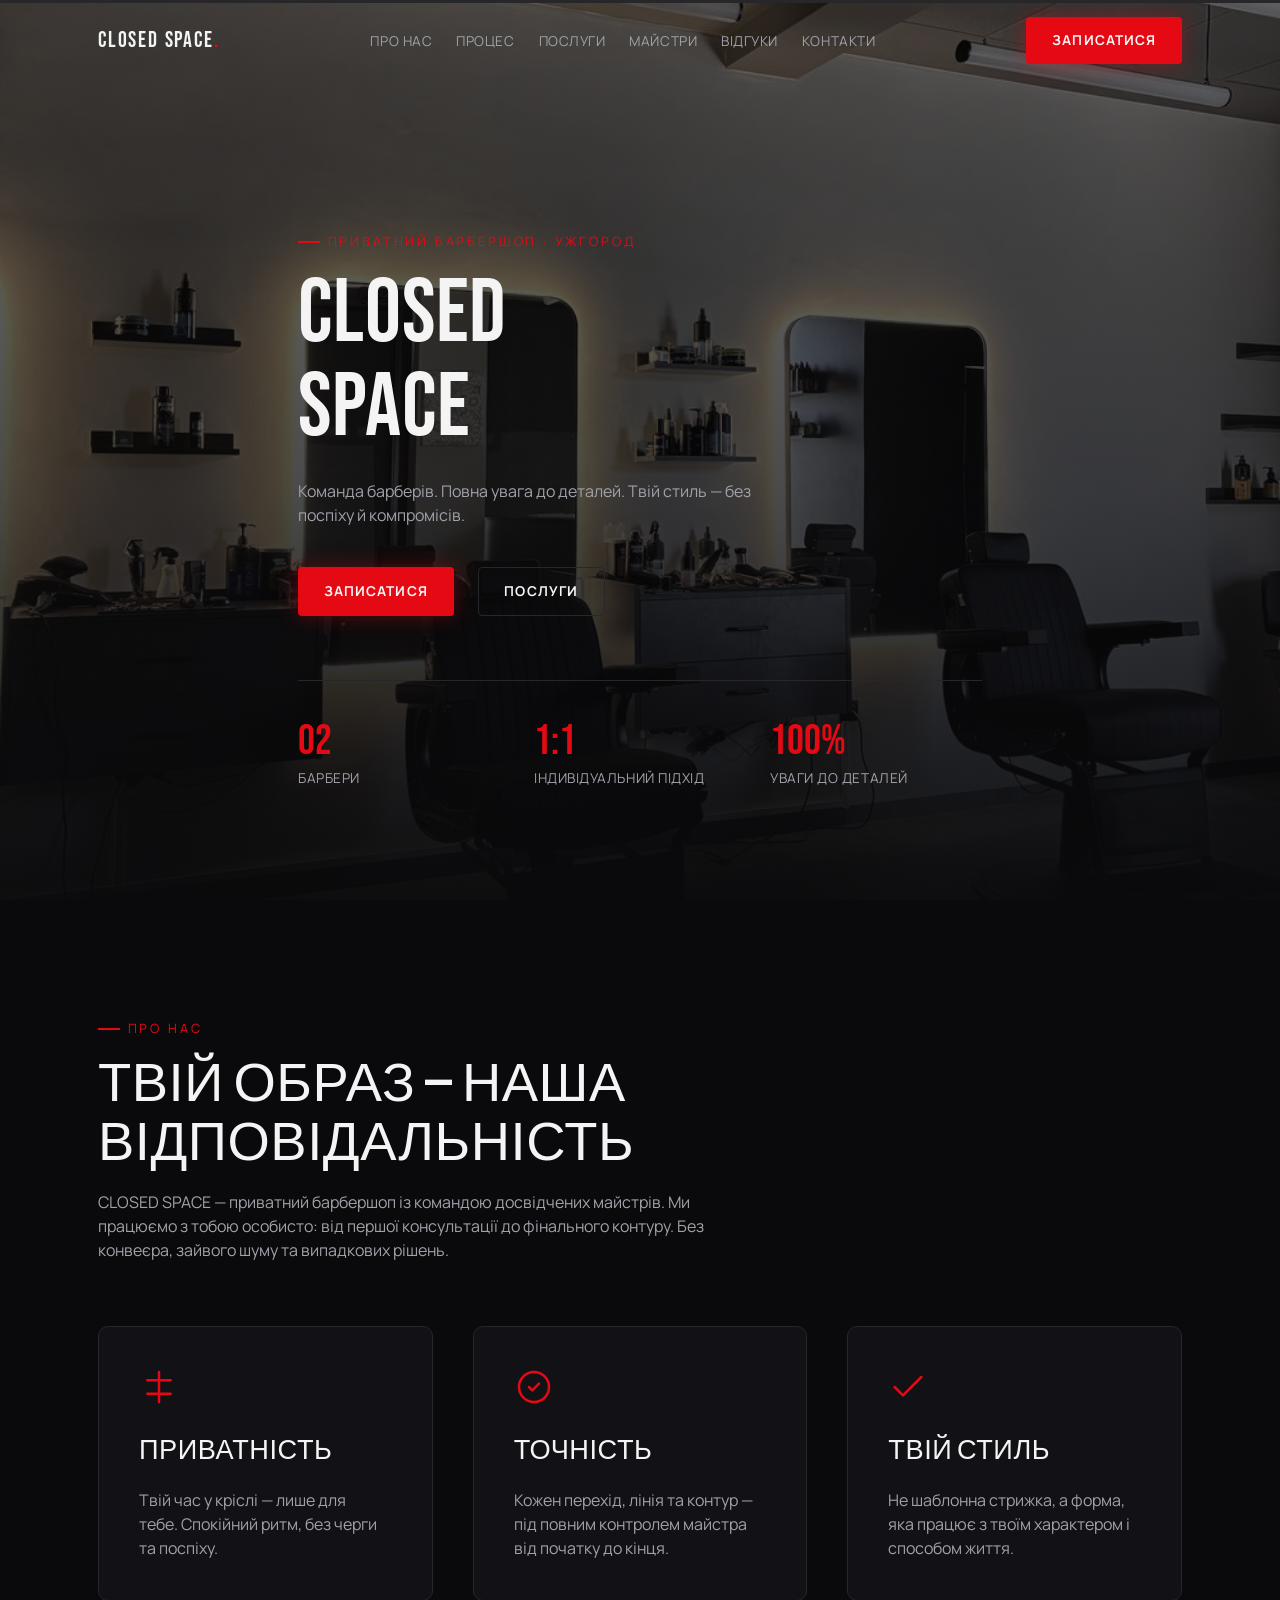
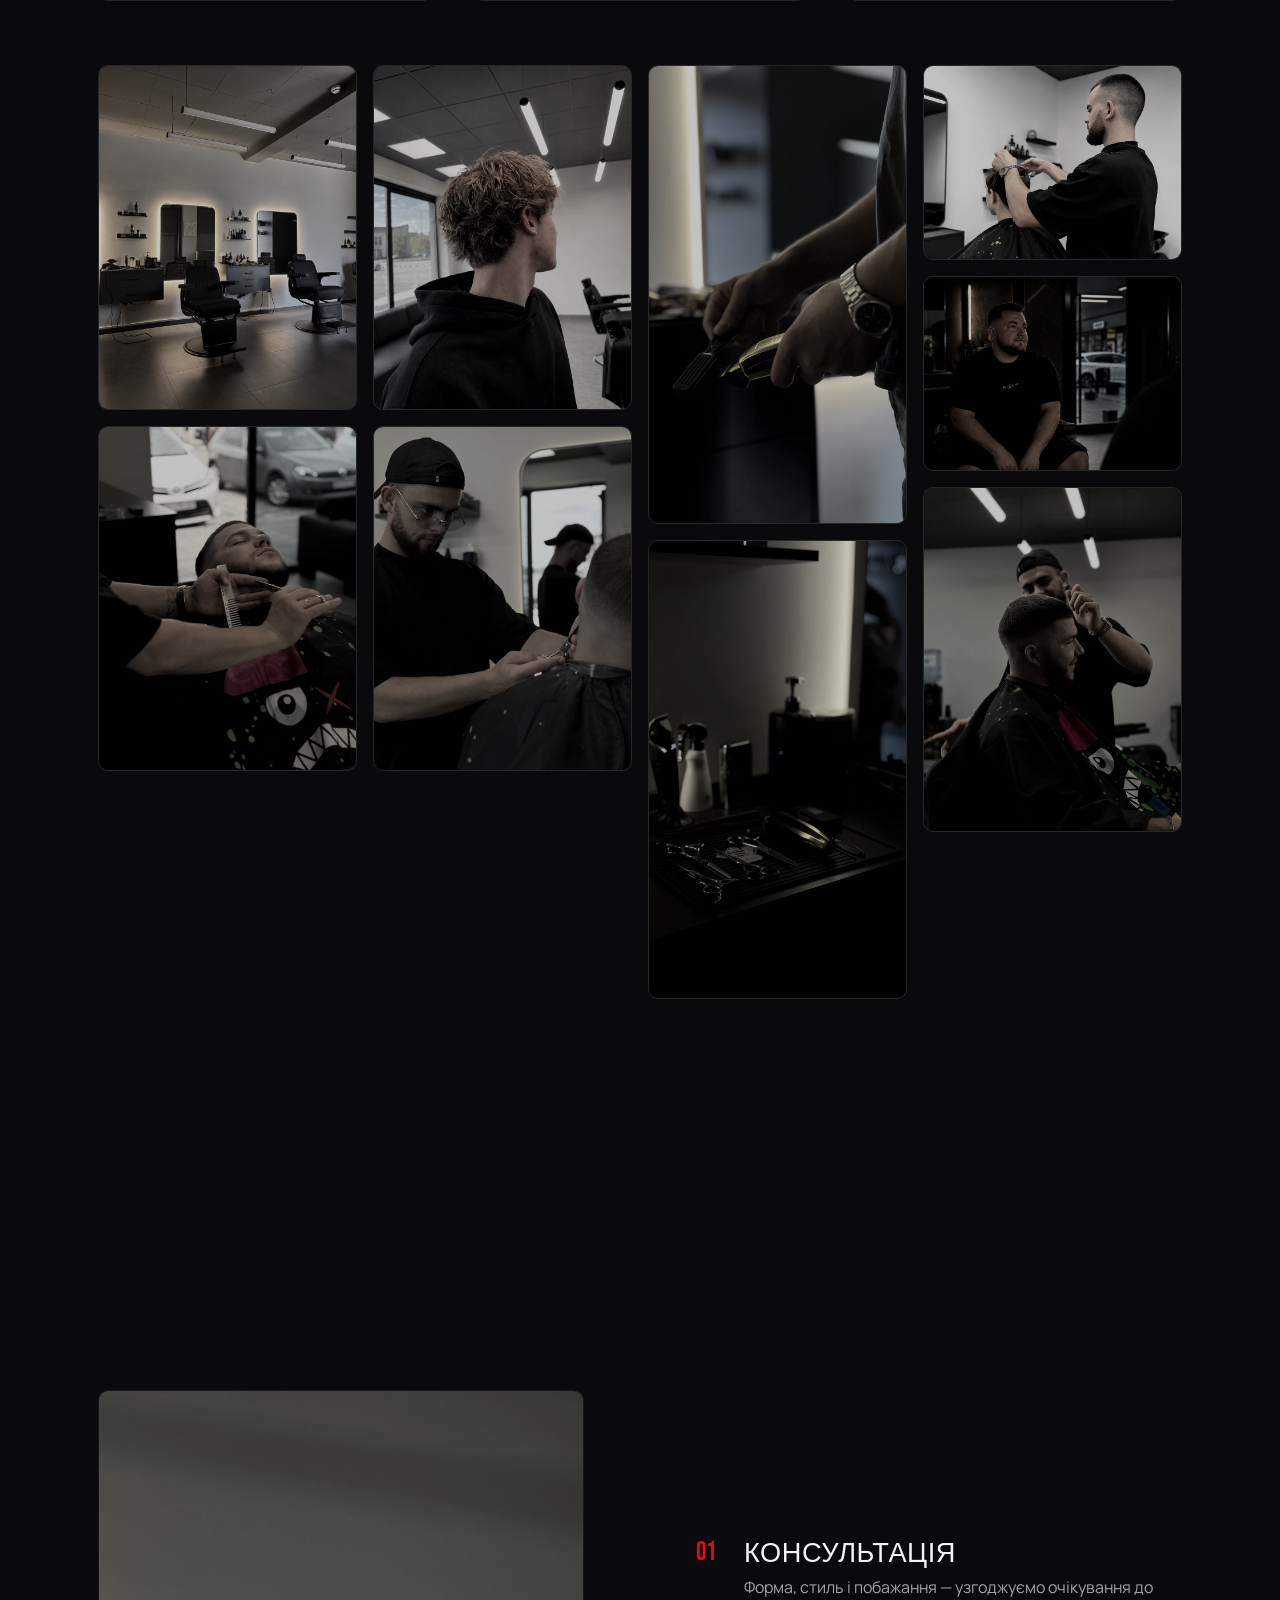
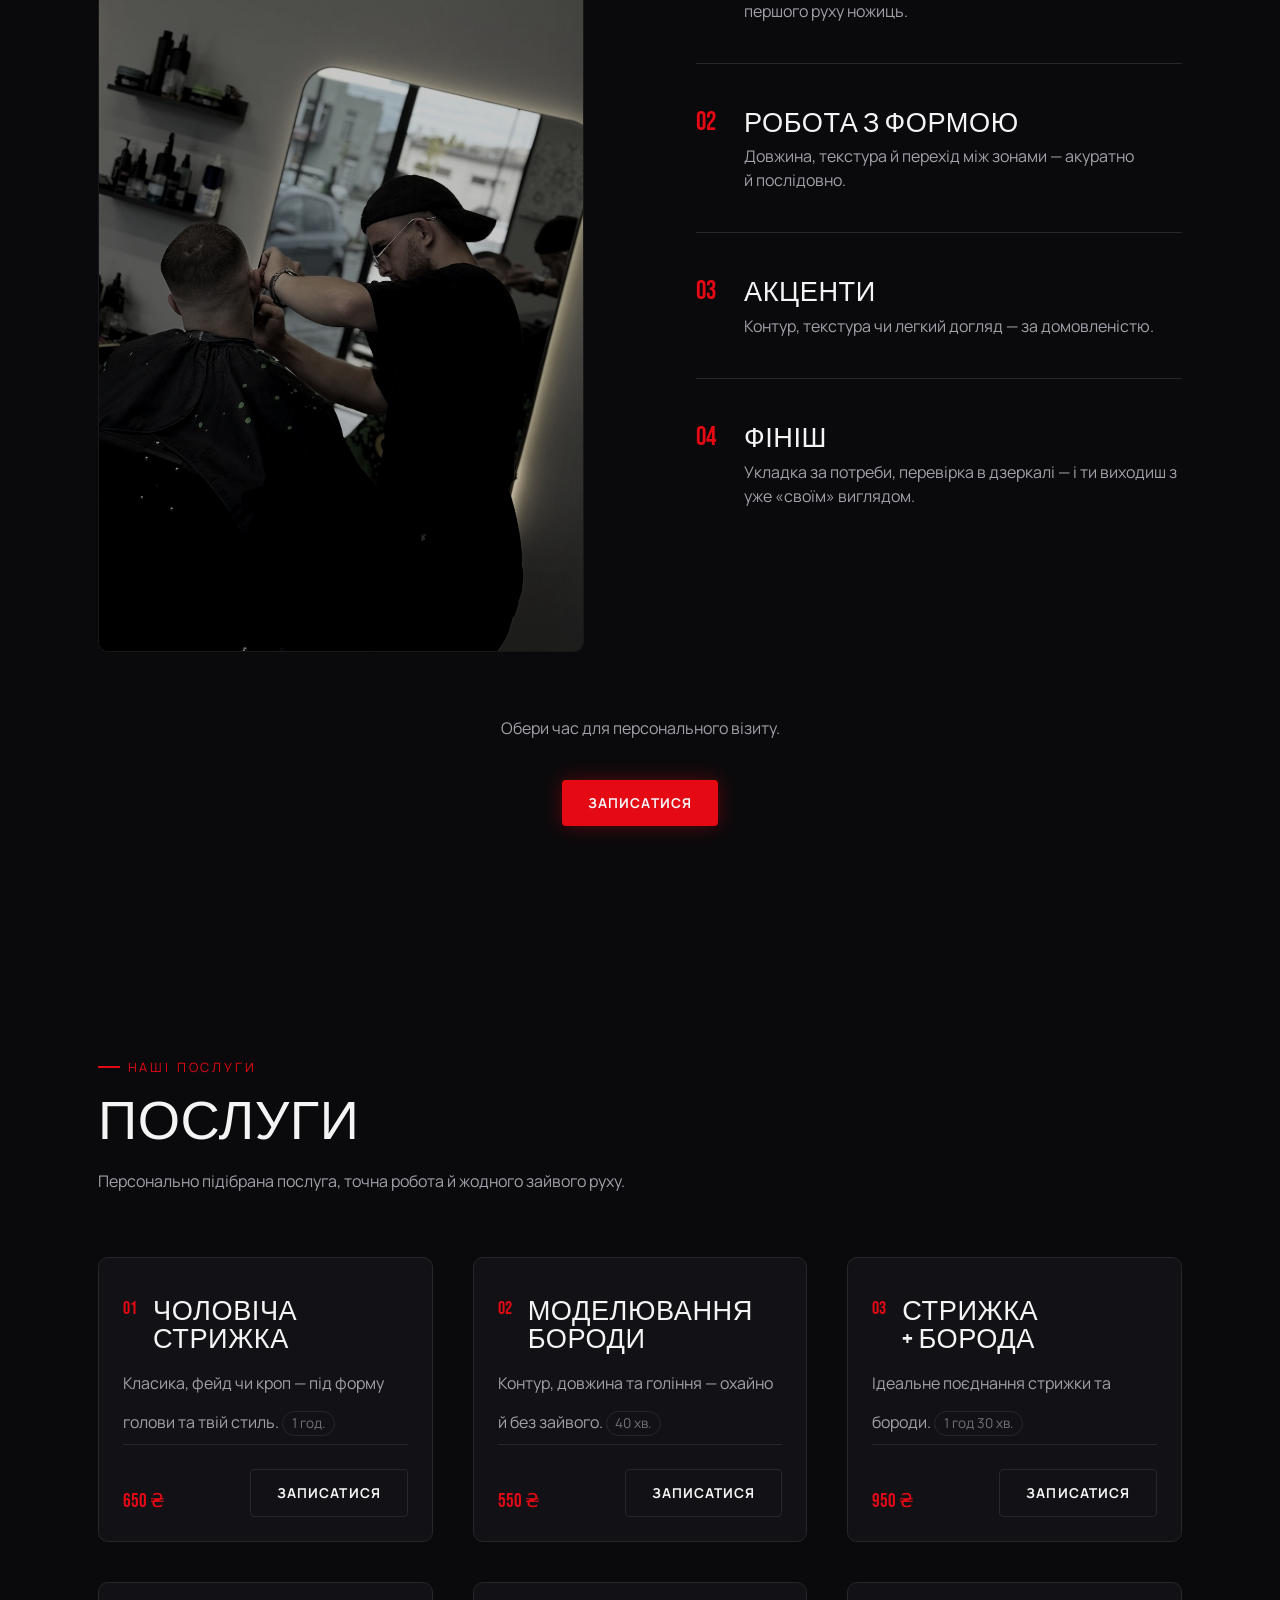
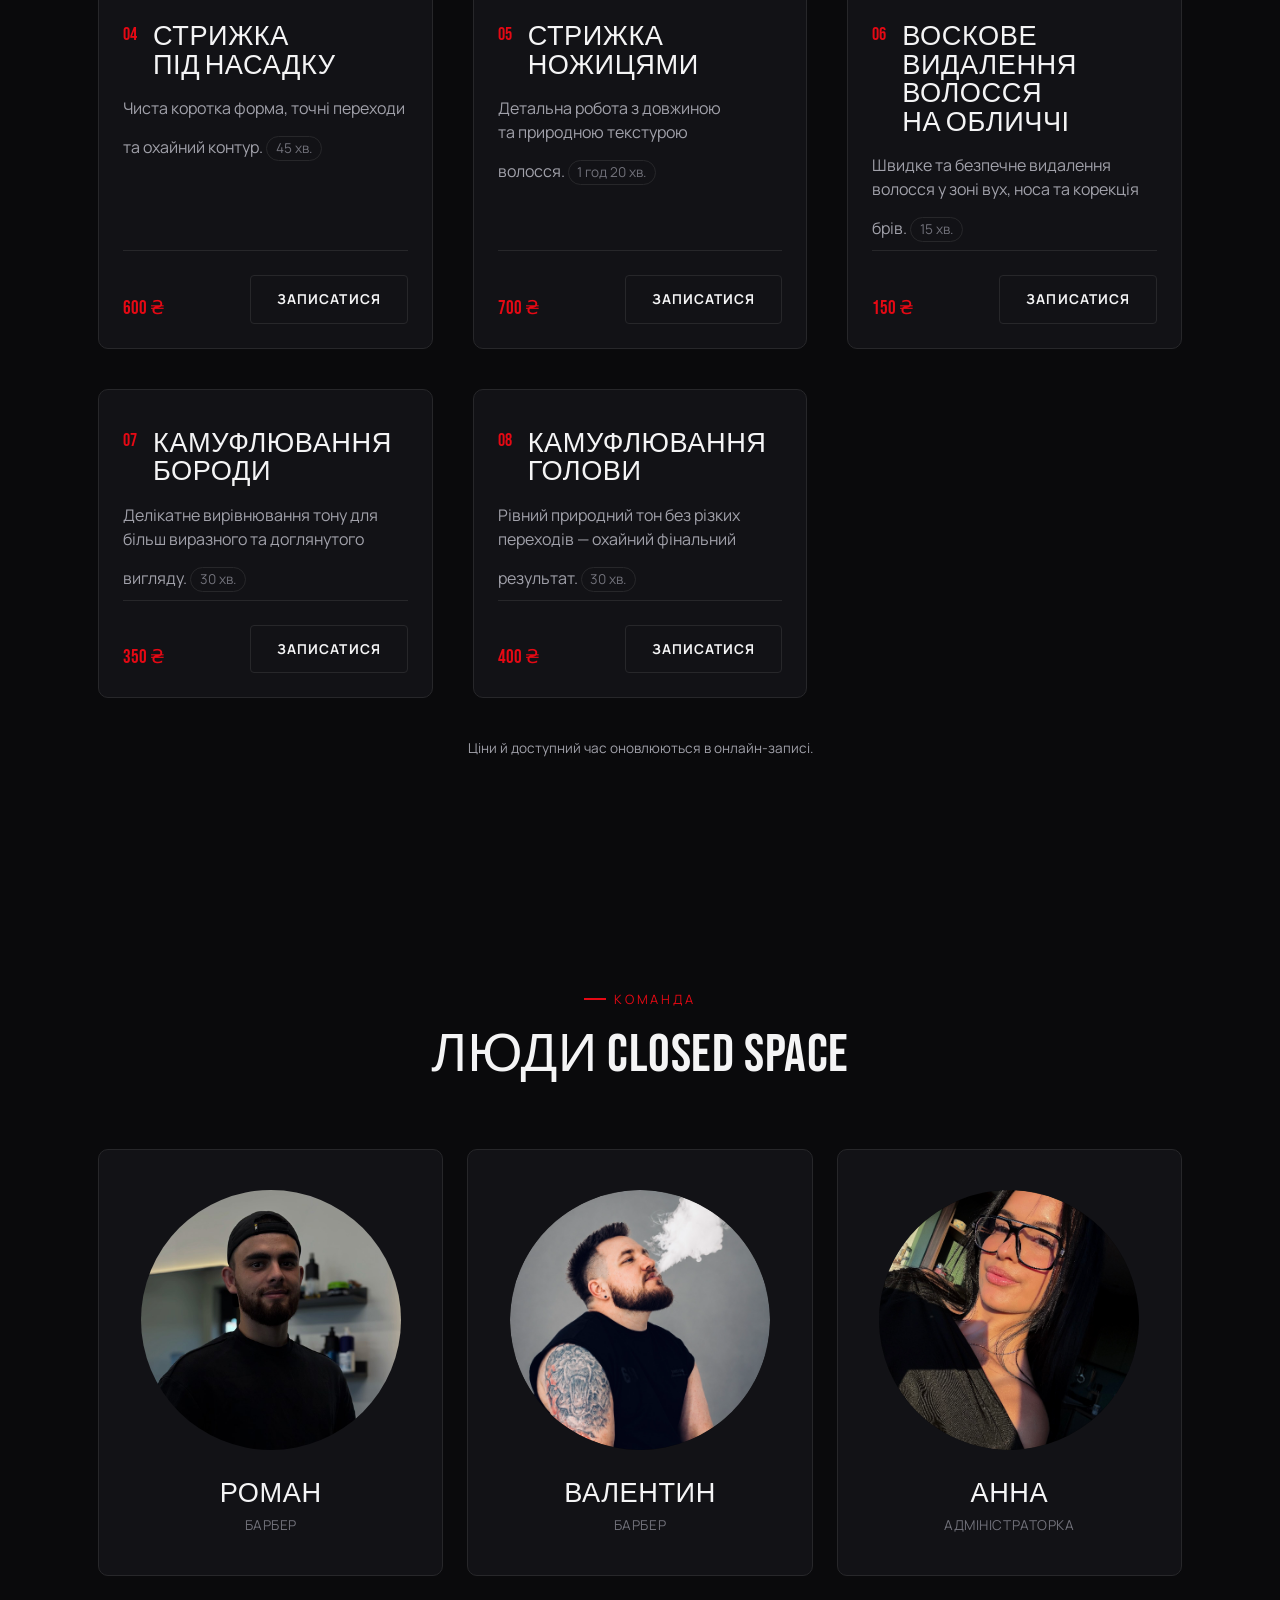
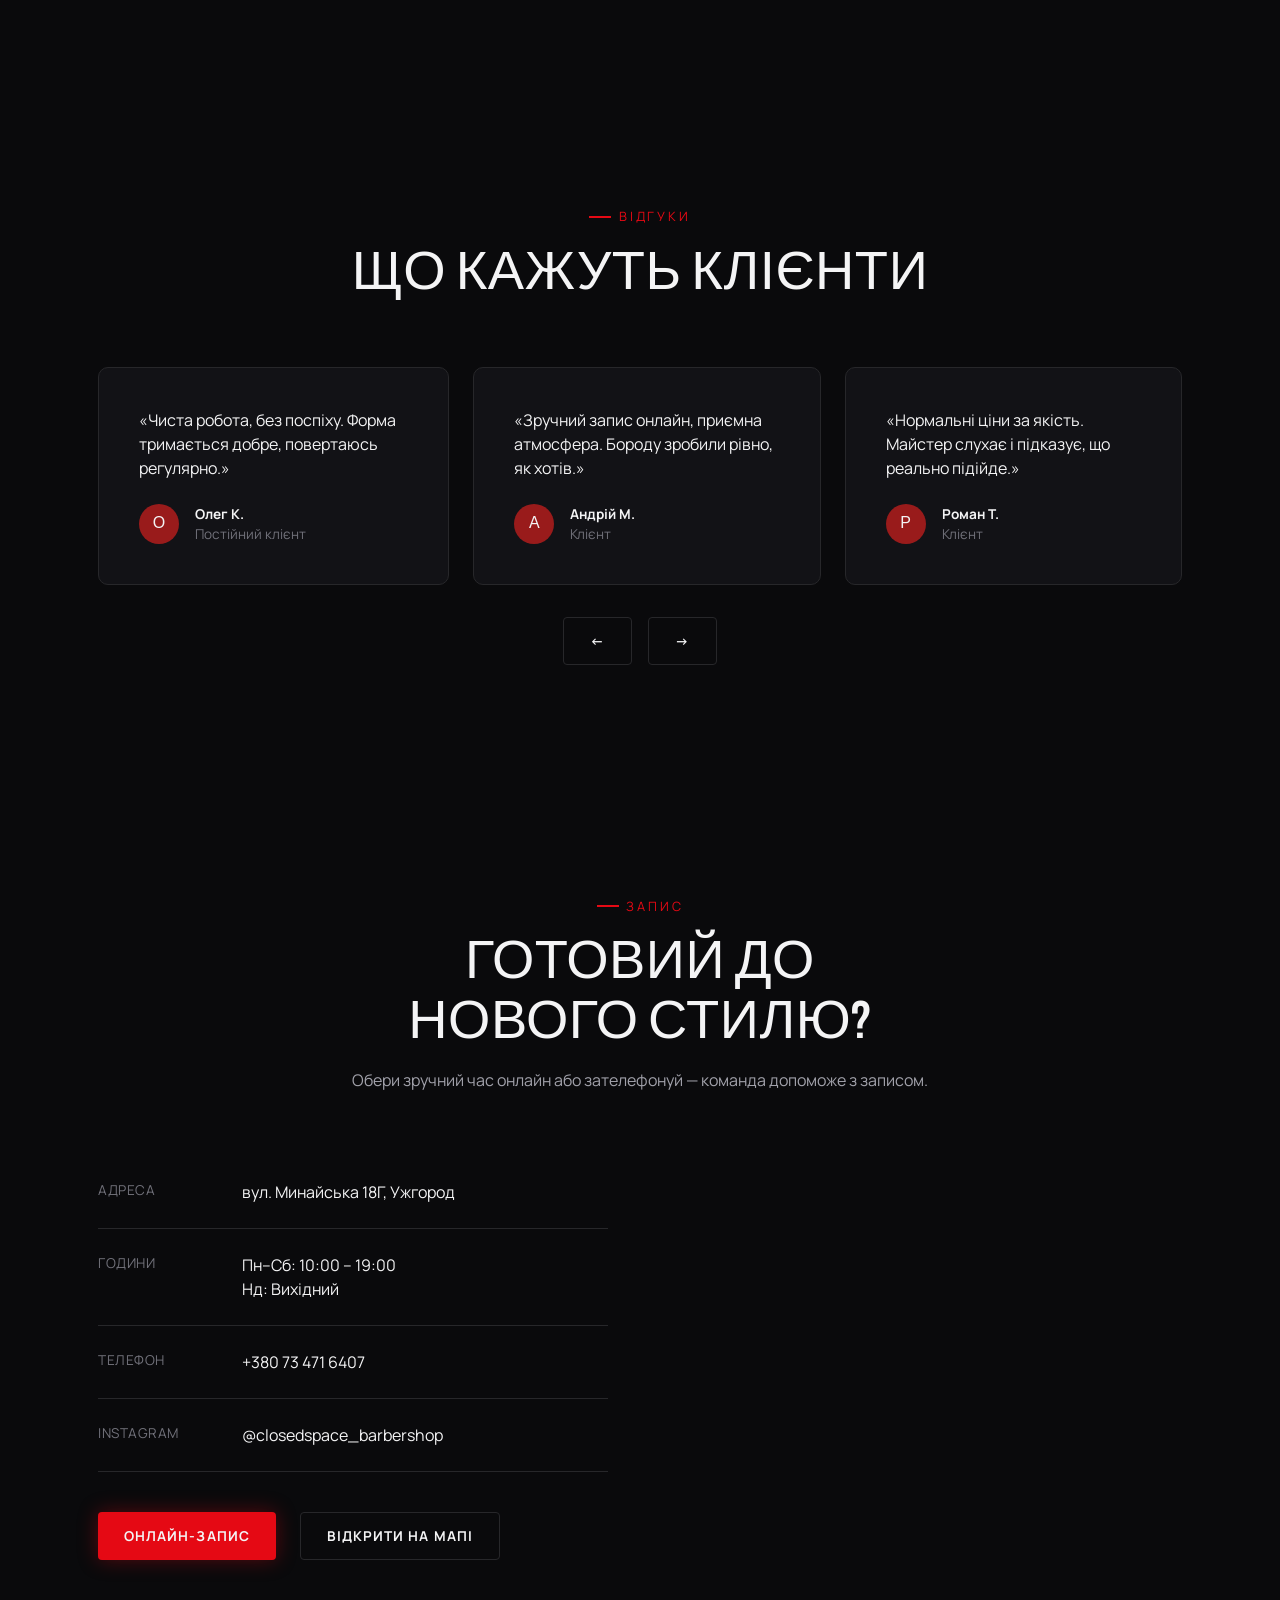
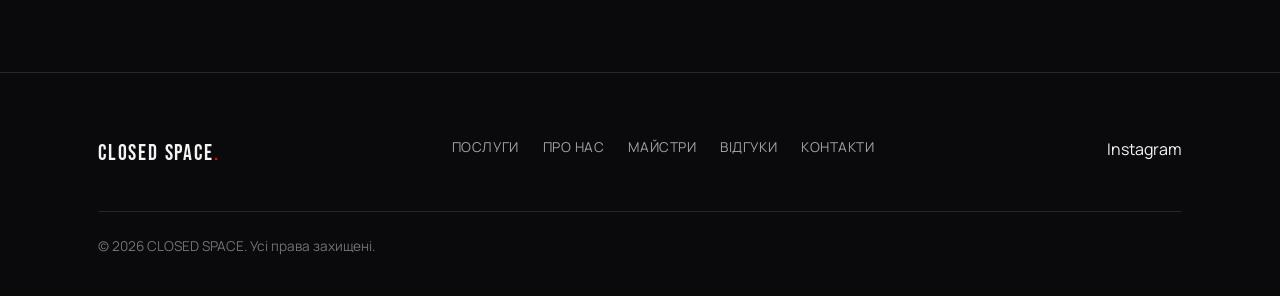
==== commit e4e49edf: "Revert "Replace CSS-columns masonry with balanced JS layout" This reverts commit d0f9add7c6aee9e9e30" ====
--- a/index.html
+++ b/index.html
@@ -177,15 +177,15 @@
         </div>
 
         <div class="gallery" style="margin-top: var(--space-xl);" data-reveal>
-          <div class="gallery__item" data-aspect="0.75"><img src="/assets/images/gallery/closed-space-interior-01.jpg" alt="Робочі місця майстрів у барбершопі CLOSED SPACE" loading="lazy" /></div>
-          <div class="gallery__item" data-aspect="0.75"><img src="/assets/images/gallery/closed-space-interior-02.jpg" alt="Догляд за бородою в CLOSED SPACE" loading="lazy" /></div>
-          <div class="gallery__item" data-aspect="0.75"><img src="/assets/images/gallery/closed-space-interior-03.jpg" alt="Робота з текстурою кучерявого волосся в CLOSED SPACE" loading="lazy" /></div>
-          <div class="gallery__item" data-aspect="0.75"><img src="/assets/images/gallery/closed-space-interior-06.jpg" alt="Команда CLOSED SPACE за роботою" loading="lazy" /></div>
-          <div class="gallery__item" data-aspect="0.5625"><img src="/assets/images/gallery/closed-space-interior-04.jpg" alt="Професійна машинка для стрижки крупним планом" loading="lazy" /></div>
-          <div class="gallery__item" data-aspect="0.5625"><img src="/assets/images/gallery/closed-space-interior-09.jpg" alt="Інструменти барбера CLOSED SPACE" loading="lazy" /></div>
-          <div class="gallery__item" data-aspect="1.3333"><img src="/assets/images/gallery/closed-space-interior-08.jpg" alt="Барбер CLOSED SPACE за стрижкою клієнта" loading="lazy" /></div>
-          <div class="gallery__item" data-aspect="1.3333"><img src="/assets/images/gallery/closed-space-interior-05.jpg" alt="Атмосфера приватного барбершопу CLOSED SPACE" loading="lazy" /></div>
-          <div class="gallery__item" data-aspect="0.75"><img src="/assets/images/gallery/closed-space-interior-07.jpg" alt="Точна робота машинкою по контуру зачіски" loading="lazy" /></div>
+          <div class="gallery__item"><img src="/assets/images/gallery/closed-space-interior-01.jpg" alt="Робочі місця майстрів у барбершопі CLOSED SPACE" loading="lazy" /></div>
+          <div class="gallery__item"><img src="/assets/images/gallery/closed-space-interior-02.jpg" alt="Догляд за бородою в CLOSED SPACE" loading="lazy" /></div>
+          <div class="gallery__item"><img src="/assets/images/gallery/closed-space-interior-03.jpg" alt="Робота з текстурою кучерявого волосся в CLOSED SPACE" loading="lazy" /></div>
+          <div class="gallery__item"><img src="/assets/images/gallery/closed-space-interior-06.jpg" alt="Команда CLOSED SPACE за роботою" loading="lazy" /></div>
+          <div class="gallery__item"><img src="/assets/images/gallery/closed-space-interior-04.jpg" alt="Професійна машинка для стрижки крупним планом" loading="lazy" /></div>
+          <div class="gallery__item"><img src="/assets/images/gallery/closed-space-interior-09.jpg" alt="Інструменти барбера CLOSED SPACE" loading="lazy" /></div>
+          <div class="gallery__item"><img src="/assets/images/gallery/closed-space-interior-08.jpg" alt="Барбер CLOSED SPACE за стрижкою клієнта" loading="lazy" /></div>
+          <div class="gallery__item"><img src="/assets/images/gallery/closed-space-interior-05.jpg" alt="Атмосфера приватного барбершопу CLOSED SPACE" loading="lazy" /></div>
+          <div class="gallery__item"><img src="/assets/images/gallery/closed-space-interior-07.jpg" alt="Точна робота машинкою по контуру зачіски" loading="lazy" /></div>
         </div>
       </div>
     </section>
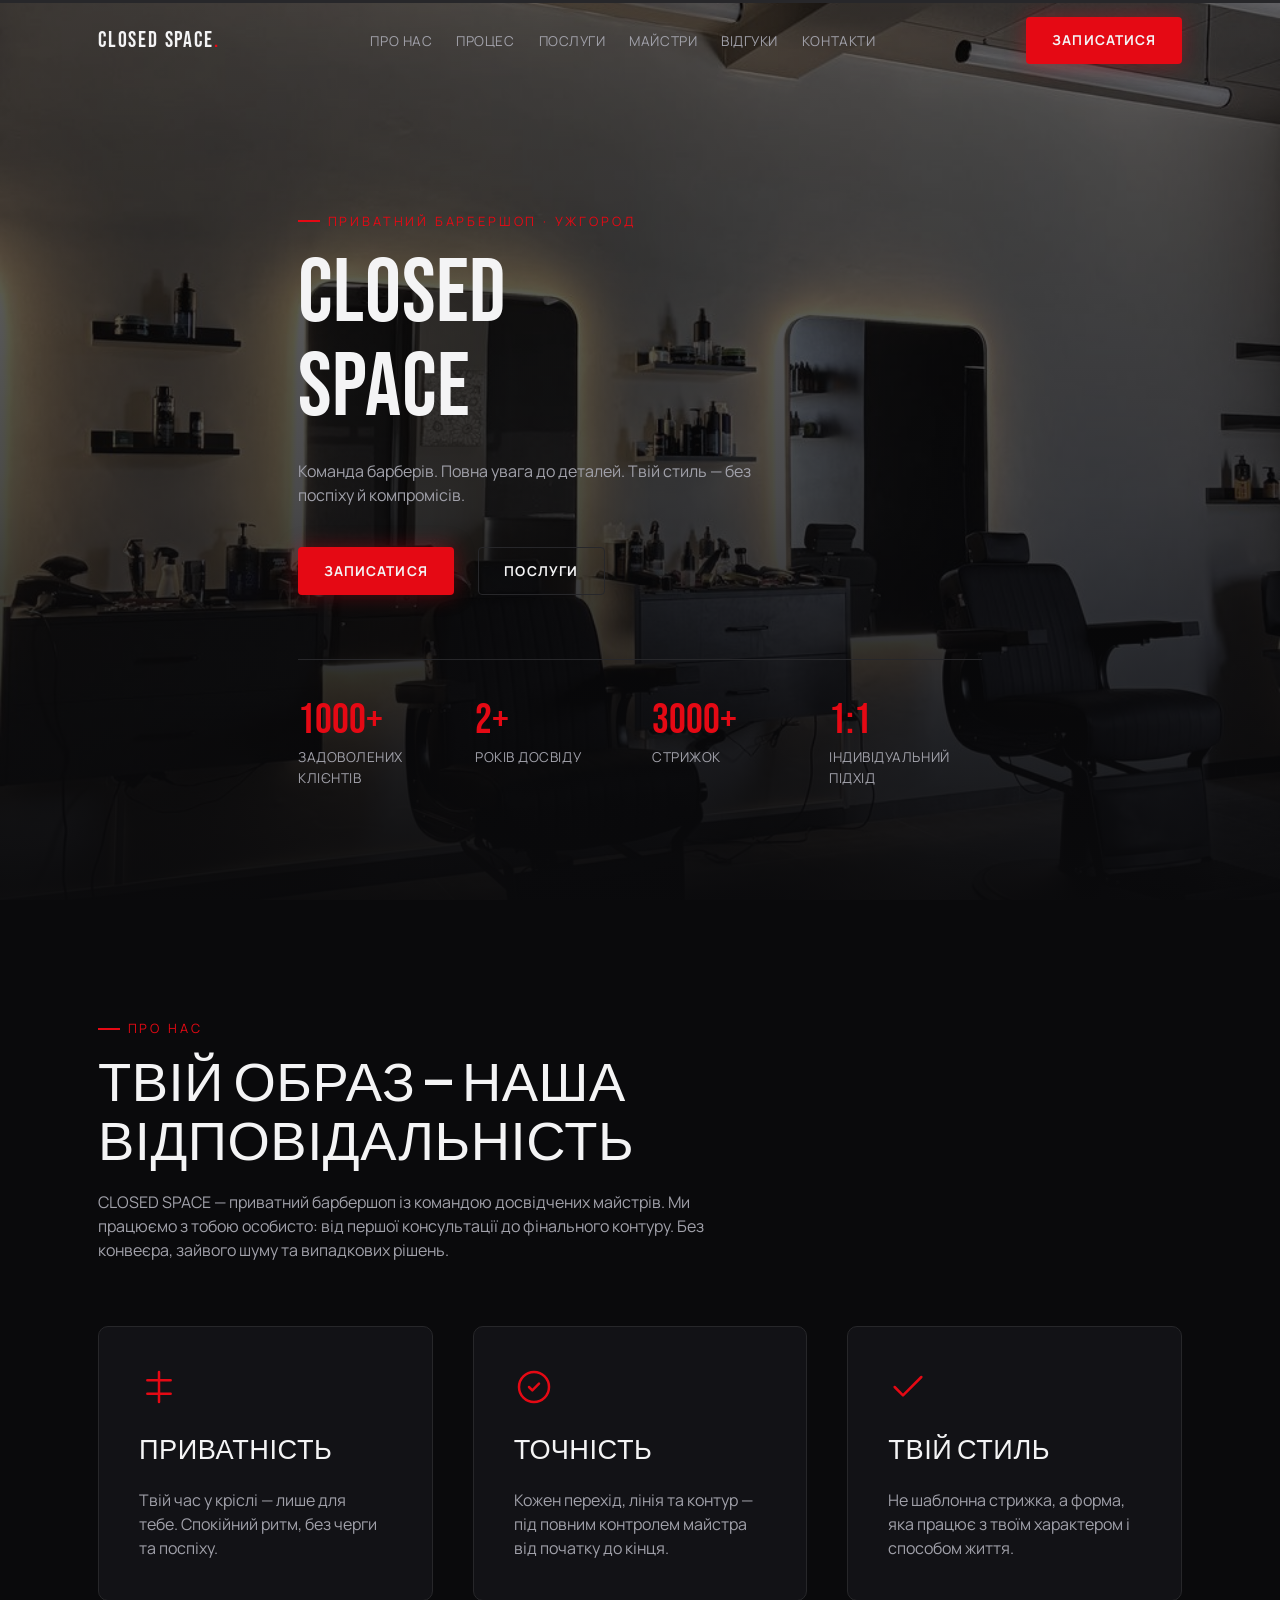
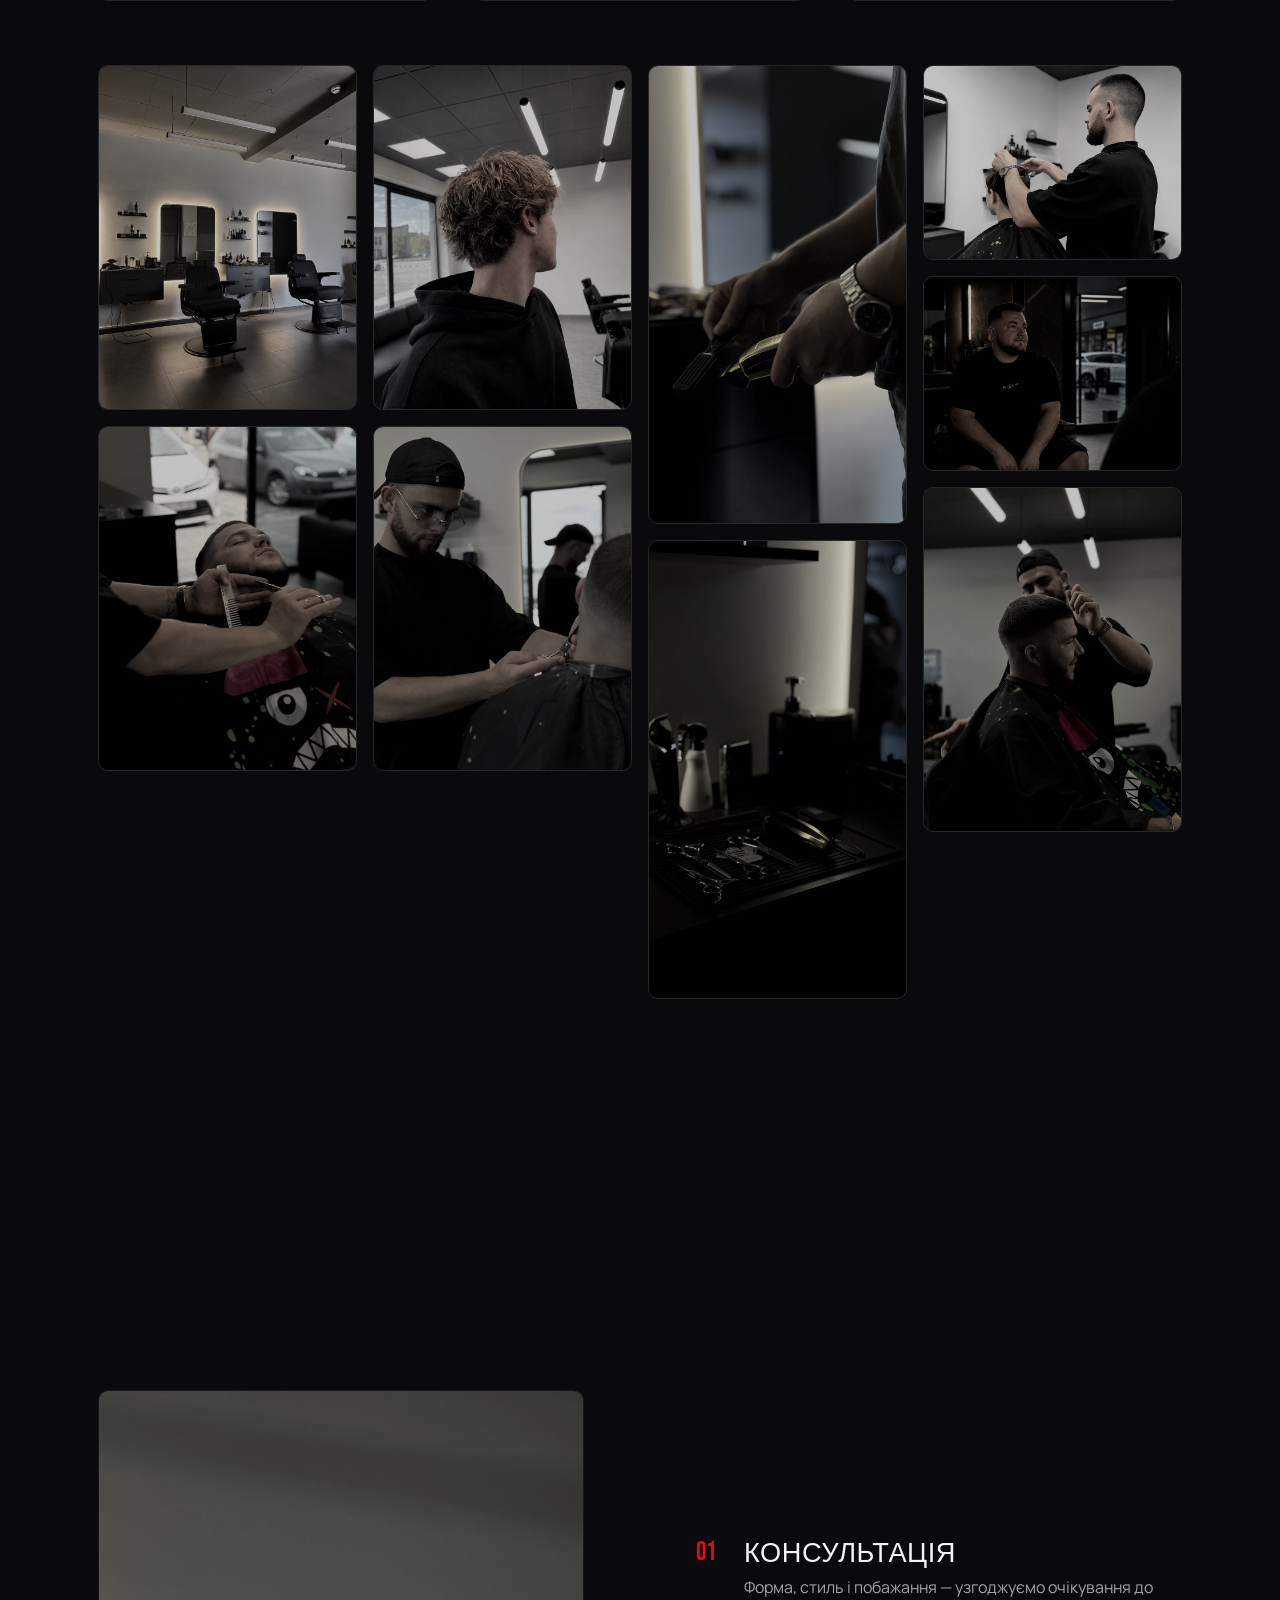
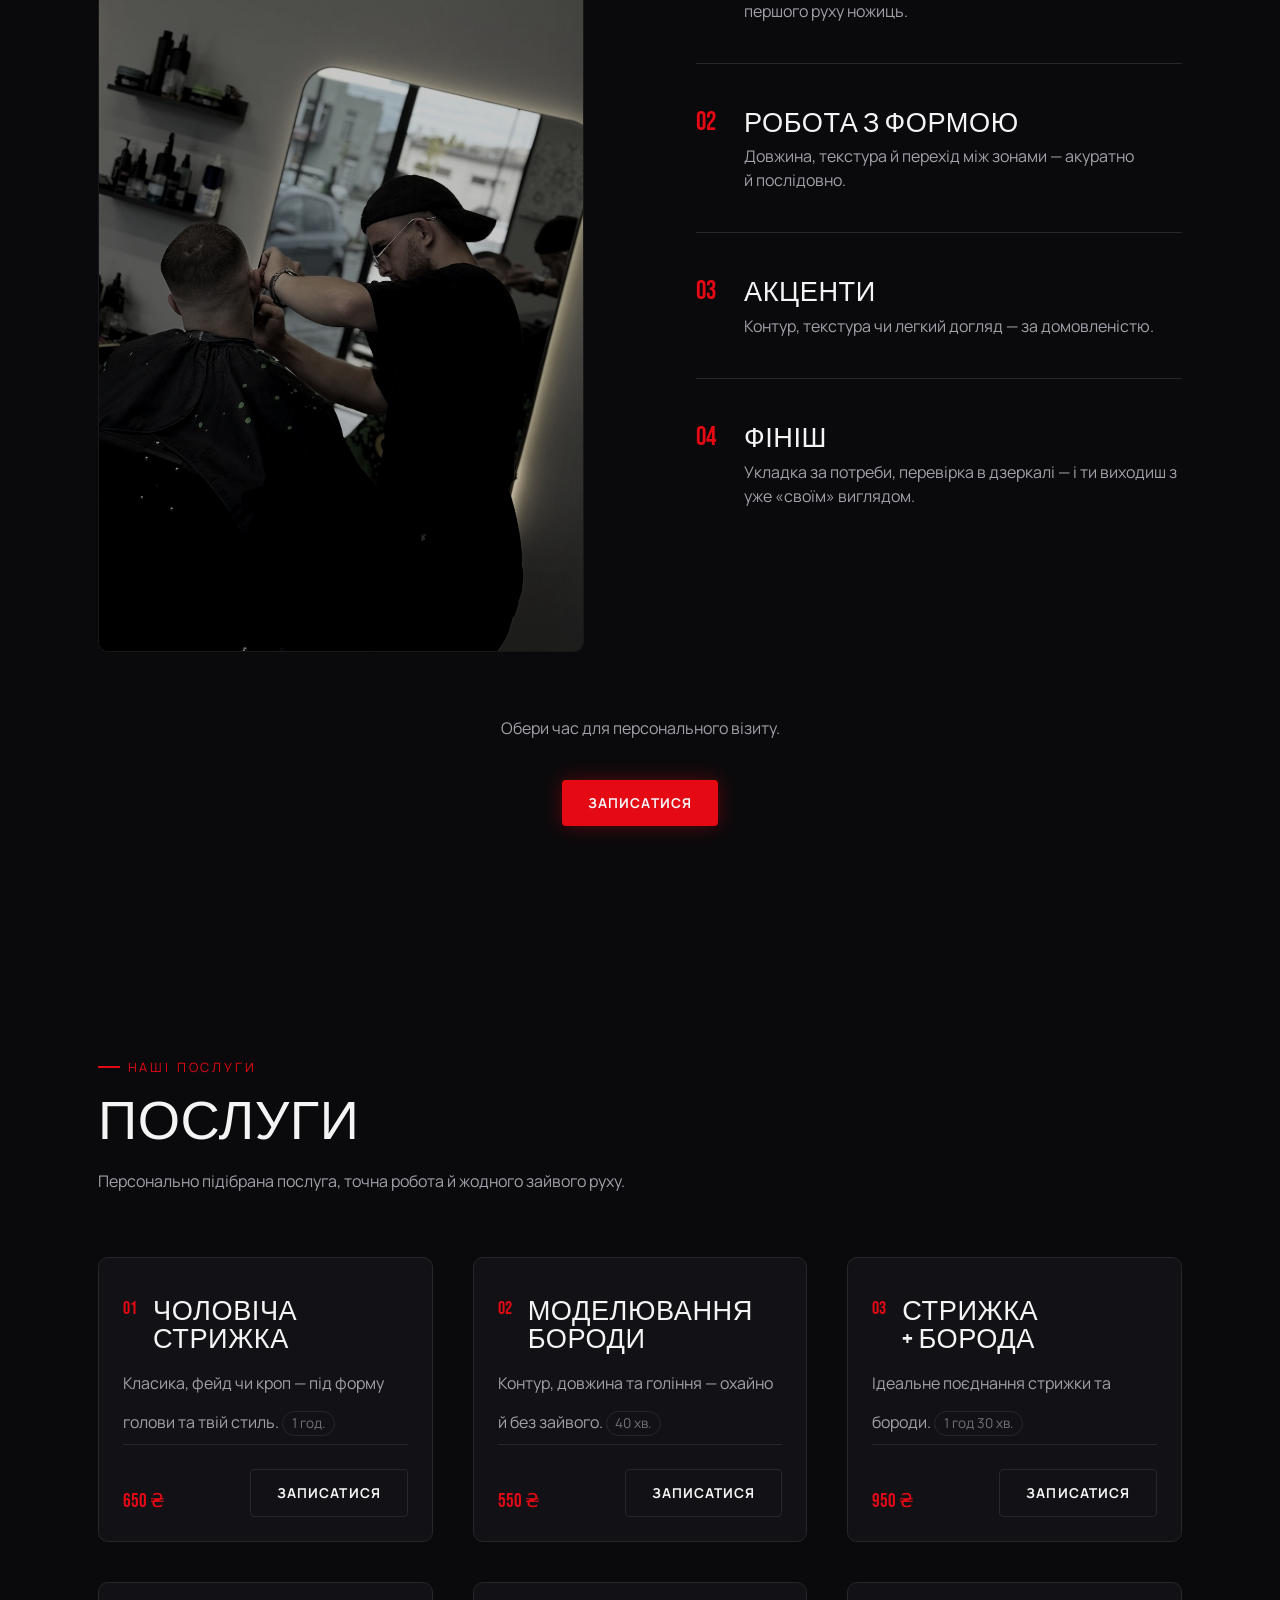
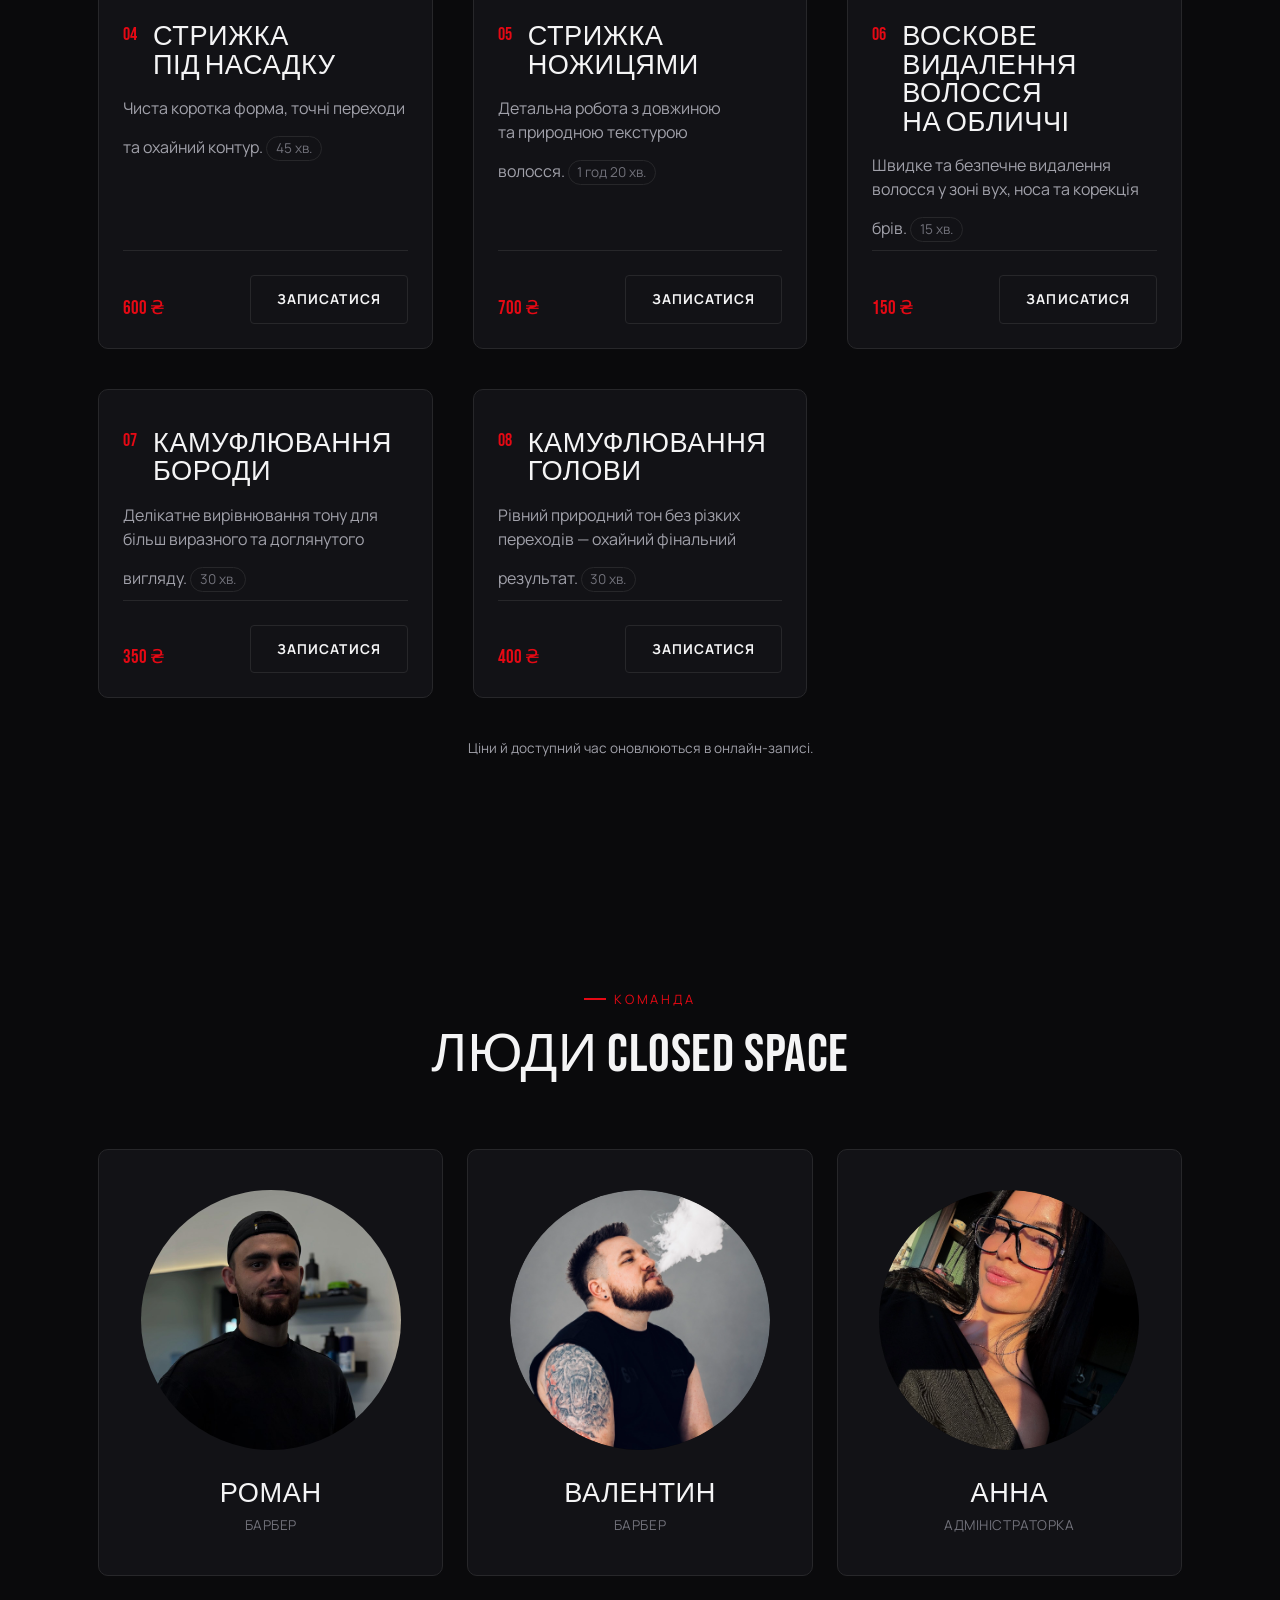
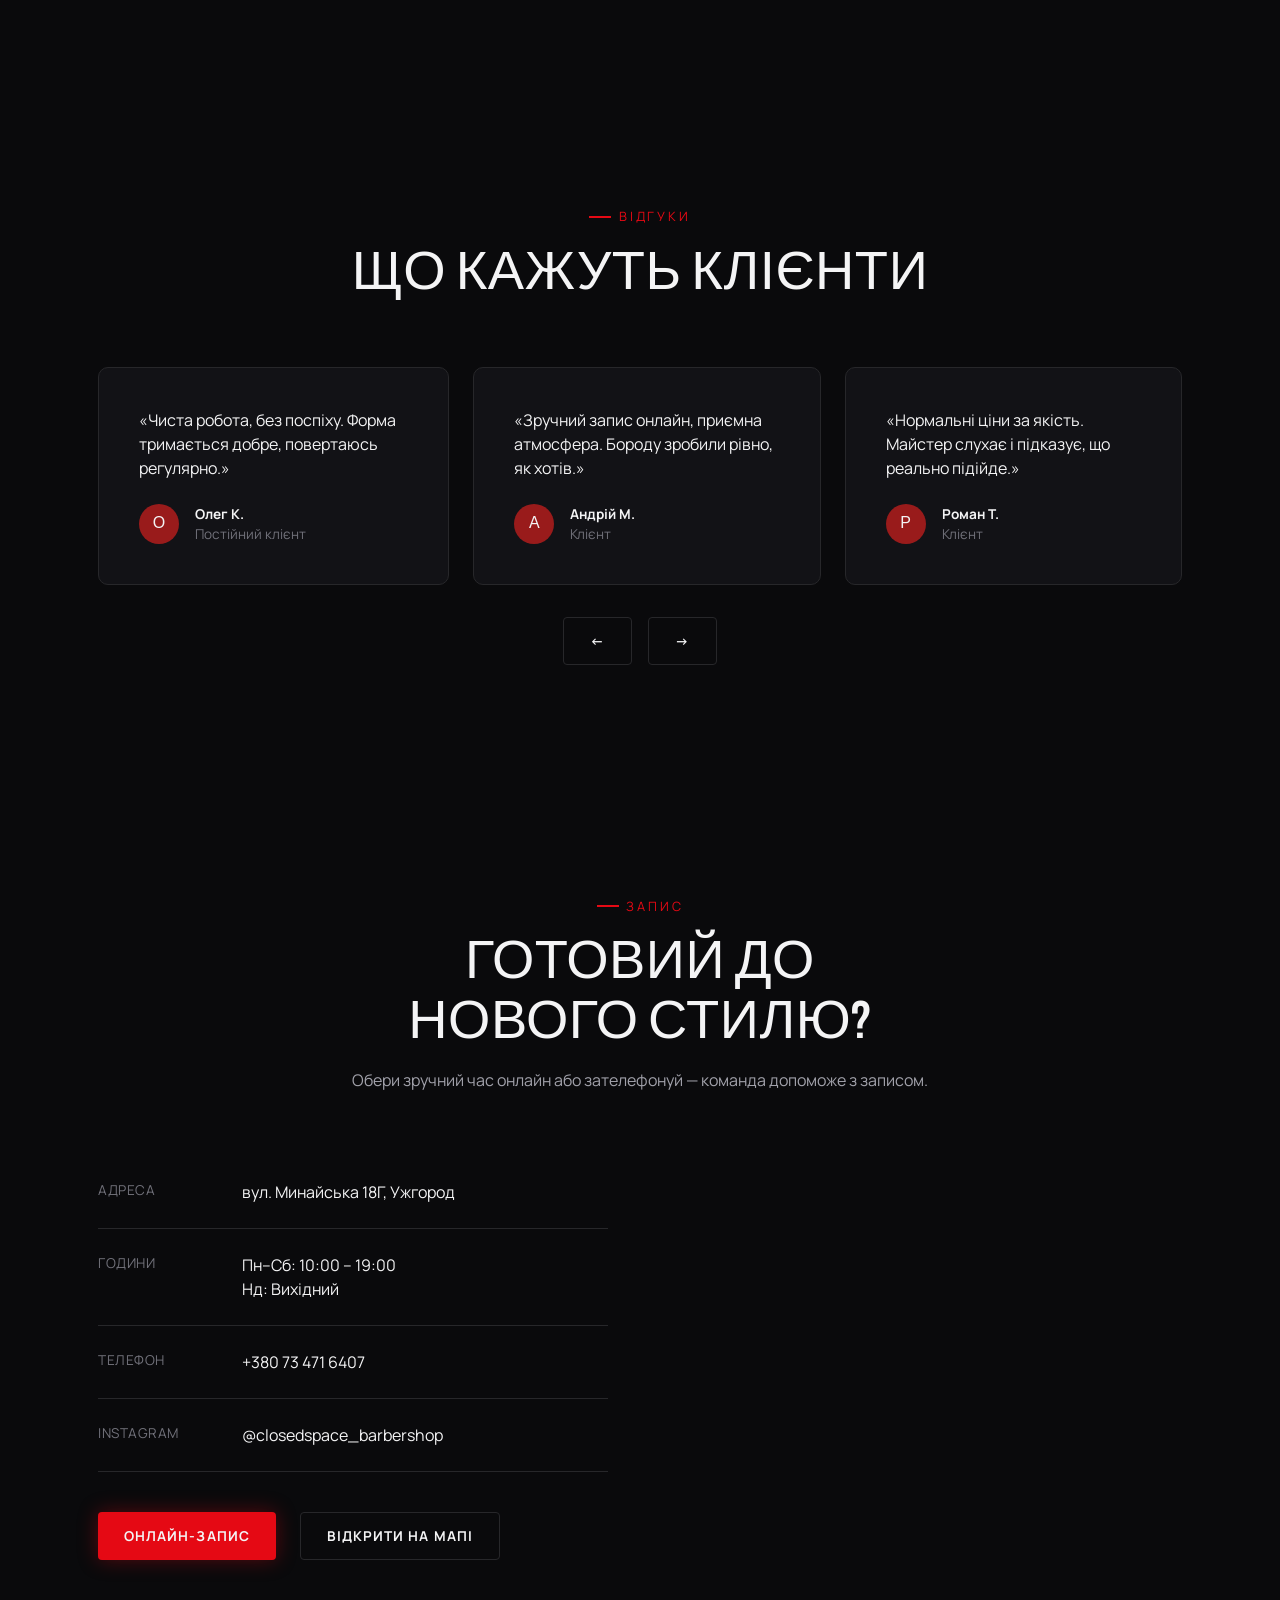
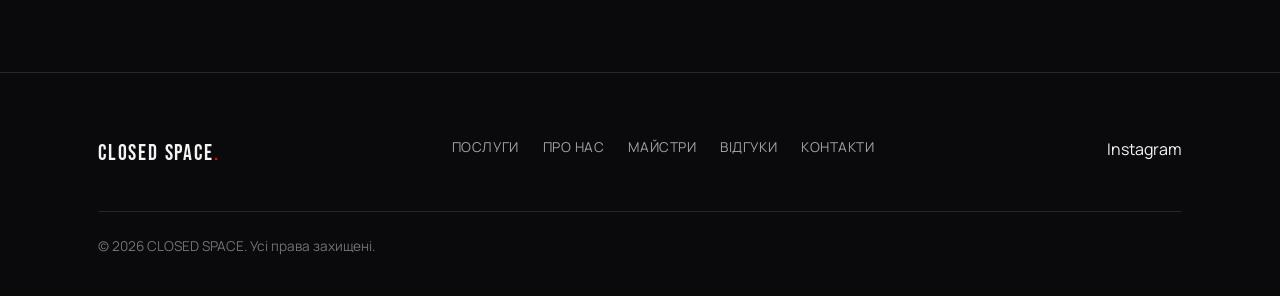
==== commit 5c11aa24: "Add trust stats (1000+ clients, 2+ years, 3000+ cuts) to hero Wires the numeric stats into the exist" ====
--- a/index.html
+++ b/index.html
@@ -129,18 +129,22 @@
           <a class="btn btn--ghost" href="#services">Послуги</a>
         </div>
 
-        <div class="stats">
+        <div class="stats" data-reveal>
           <div class="stat">
-            <div class="stat__num">02</div>
-            <div class="stat__label">барбери</div>
+            <div class="stat__num" data-count="1000" data-suffix="+">1000+</div>
+            <div class="stat__label">задоволених клієнтів</div>
+          </div>
+          <div class="stat">
+            <div class="stat__num" data-count="2" data-suffix="+">2+</div>
+            <div class="stat__label">років досвіду</div>
+          </div>
+          <div class="stat">
+            <div class="stat__num" data-count="3000" data-suffix="+">3000+</div>
+            <div class="stat__label">стрижок</div>
           </div>
           <div class="stat">
             <div class="stat__num">1:1</div>
             <div class="stat__label">індивідуальний підхід</div>
-          </div>
-          <div class="stat">
-            <div class="stat__num">100%</div>
-            <div class="stat__label">уваги до деталей</div>
           </div>
         </div>
       </div>
